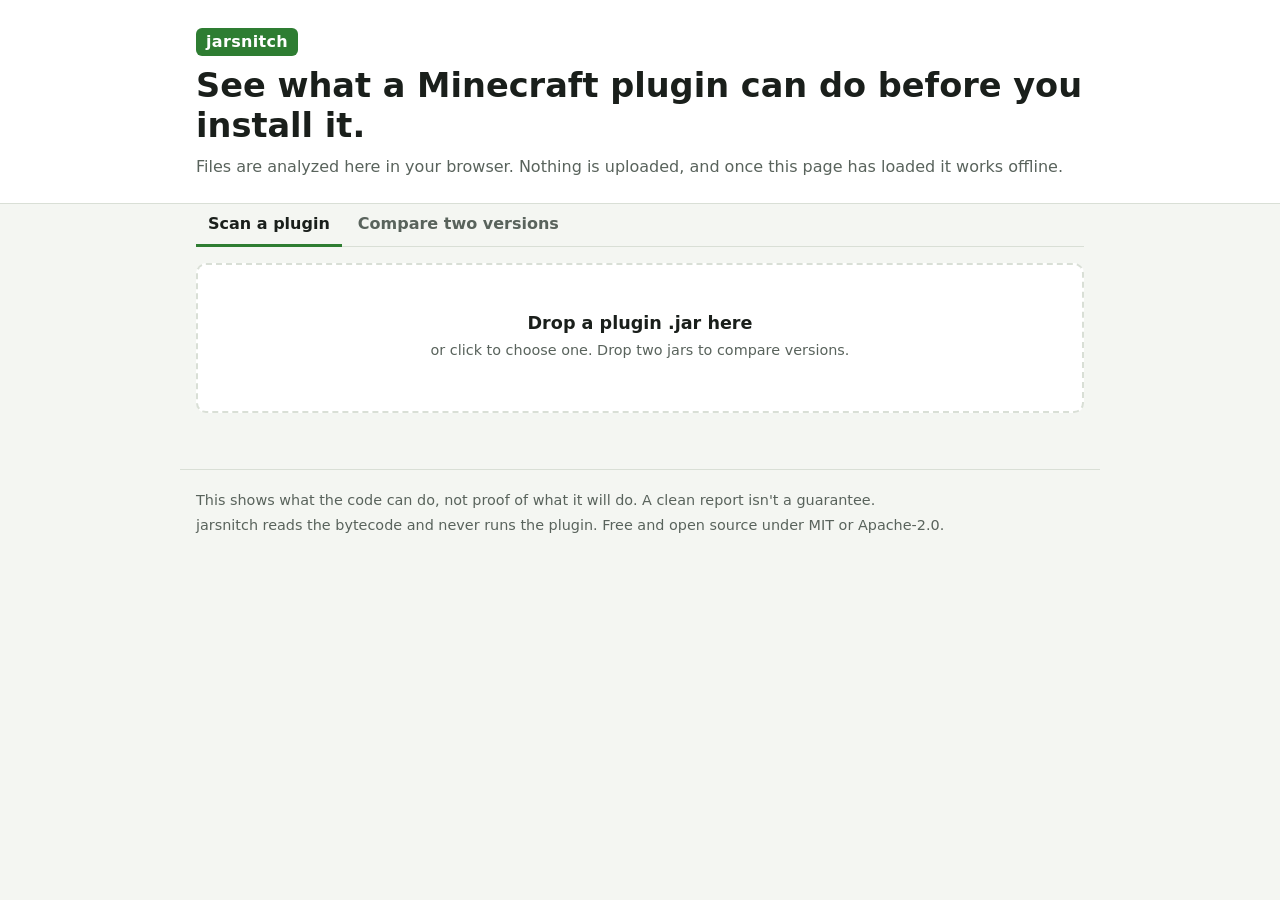
==== web/index.html @ 88d98d6c "Milestone 3: wasm build and web page crates/wasm exports scan and diff over its memory as plain func" ====
<!doctype html>
<html lang="en">
<head>
  <meta charset="utf-8">
  <meta name="viewport" content="width=device-width, initial-scale=1">
  <meta http-equiv="Content-Security-Policy" content="default-src 'none'; script-src 'self' 'wasm-unsafe-eval'; worker-src 'self'; connect-src 'self'; style-src 'self'; img-src 'self' data: blob:; base-uri 'none'; form-action 'none'">
  <meta name="referrer" content="no-referrer">
  <meta name="color-scheme" content="light dark">
  <title>jarsnitch: see what a Minecraft plugin can do</title>
  <meta name="description" content="Check a Minecraft server plugin before you install it, or see what an update adds. Runs in your browser; nothing is uploaded.">
  <link rel="icon" href="data:image/svg+xml,%3Csvg xmlns='http://www.w3.org/2000/svg' viewBox='0 0 16 16'%3E%3Crect width='16' height='16' rx='3' fill='%232e7d32'/%3E%3Cpath d='M4 4h3v3H4zM9 4h3v3H9zM6 8h4v4H9v-2H7v2H6z' fill='%23fff'/%3E%3C/svg%3E">
  <link rel="stylesheet" href="style.css">
  <script type="module" src="app.js"></script>
</head>
<body>
  <header class="top">
    <div class="wrap">
      <p class="brand">jarsnitch</p>
      <h1>See what a Minecraft plugin can do before you install it.</h1>
      <p class="privacy">Files are analyzed here in your browser. Nothing is uploaded, and once this page has loaded it works offline.</p>
    </div>
  </header>

  <main class="wrap">
    <div class="tabs" role="tablist" aria-label="Mode">
      <button type="button" role="tab" id="tab-scan" aria-selected="true" aria-controls="panel-scan">Scan a plugin</button>
      <button type="button" role="tab" id="tab-compare" aria-selected="false" aria-controls="panel-compare" tabindex="-1">Compare two versions</button>
    </div>

    <section id="panel-scan" class="panel" role="tabpanel" aria-labelledby="tab-scan">
      <label class="drop" data-slot="scan">
        <input type="file" accept=".jar,.zip,application/java-archive,application/zip">
        <span class="drop-title">Drop a plugin .jar here</span>
        <span class="drop-hint">or click to choose one. Drop two jars to compare versions.</span>
        <span class="drop-file"></span>
      </label>
    </section>

    <section id="panel-compare" class="panel" role="tabpanel" aria-labelledby="tab-compare" hidden>
      <p class="panel-intro">See what an update adds before you install it.</p>
      <div class="pair">
        <label class="drop" data-slot="old">
          <input type="file" accept=".jar,.zip,application/java-archive,application/zip">
          <span class="drop-title">Old version</span>
          <span class="drop-hint">Drop or choose the .jar you have now</span>
          <span class="drop-file"></span>
        </label>
        <label class="drop" data-slot="new">
          <input type="file" accept=".jar,.zip,application/java-archive,application/zip">
          <span class="drop-title">New version</span>
          <span class="drop-hint">Drop or choose the update</span>
          <span class="drop-file"></span>
        </label>
      </div>
      <button type="button" id="swap" class="button">Swap old and new</button>
    </section>

    <p id="status" class="status" role="status" aria-live="polite"></p>
    <div id="results"></div>
  </main>

  <footer class="wrap foot">
    <p>This shows what the code can do, not proof of what it will do. A clean report isn't a guarantee.</p>
    <p>jarsnitch reads the bytecode and never runs the plugin. Free and open source under MIT or Apache-2.0.</p>
  </footer>
</body>
</html>
---- web/style.css ----
:root {
  --bg: #f4f6f2;
  --surface: #ffffff;
  --sunk: #eef1ec;
  --text: #1a1f1b;
  --muted: #59635c;
  --border: #d9dfd6;
  --accent: #2e7d32;
  --accent-text: #ffffff;
  --focus: #1565c0;
  --high-bg: #fde7e5;
  --high-fg: #a1221a;
  --high-line: #e0655b;
  --notable-bg: #fff2d1;
  --notable-fg: #7c5000;
  --notable-line: #d99a1e;
  --info-bg: #e7eef7;
  --info-fg: #2f5079;
  --info-line: #7d9cc4;
  --mono: ui-monospace, "Cascadia Code", "SF Mono", Consolas, "Liberation Mono", monospace;
  --radius: 10px;
}

@media (prefers-color-scheme: dark) {
  :root {
    --bg: #111412;
    --surface: #1a1e1b;
    --sunk: #151916;
    --text: #e6ebe6;
    --muted: #9aa69e;
    --border: #2d342f;
    --accent: #5fb865;
    --accent-text: #0d130e;
    --focus: #7fb3ff;
    --high-bg: #3a1714;
    --high-fg: #ffaaa2;
    --high-line: #e0655b;
    --notable-bg: #33270c;
    --notable-fg: #f2c66b;
    --notable-line: #c99224;
    --info-bg: #172334;
    --info-fg: #a9c6ec;
    --info-line: #5b7dab;
  }
}

* { box-sizing: border-box; }

body {
  margin: 0;
  background: var(--bg);
  color: var(--text);
  font: 16px/1.5 system-ui, -apple-system, "Segoe UI", Roboto, sans-serif;
}

.wrap { max-width: 920px; margin: 0 auto; padding: 0 16px; }

code, .mono { font-family: var(--mono); font-size: 0.875em; overflow-wrap: anywhere; }

:focus-visible { outline: 3px solid var(--focus); outline-offset: 2px; }

/* Header */

.top { background: var(--surface); border-bottom: 1px solid var(--border); padding: 28px 0 24px; }
.brand {
  display: inline-block;
  margin: 0 0 10px;
  padding: 2px 10px;
  border-radius: 6px;
  background: var(--accent);
  color: var(--accent-text);
  font-weight: 800;
  letter-spacing: 0.02em;
}
.top h1 { margin: 0 0 8px; font-size: clamp(1.5rem, 4vw, 2.1rem); line-height: 1.2; }
.privacy { margin: 0; color: var(--muted); }

/* Tabs and drop zones */

main { padding-top: 24px; padding-bottom: 32px; }

.tabs { display: flex; gap: 4px; border-bottom: 1px solid var(--border); margin-bottom: 16px; }
.tabs button {
  font: inherit;
  font-weight: 600;
  color: var(--muted);
  background: none;
  border: 0;
  border-bottom: 3px solid transparent;
  padding: 8px 12px;
  margin-bottom: -1px;
  cursor: pointer;
}
.tabs button[aria-selected="true"] { color: var(--text); border-bottom-color: var(--accent); }

.panel-intro { margin: 0 0 12px; color: var(--muted); }
.pair { display: grid; grid-template-columns: 1fr 1fr; gap: 12px; margin-bottom: 12px; }

.drop {
  position: relative;
  display: flex;
  flex-direction: column;
  align-items: center;
  justify-content: center;
  gap: 4px;
  min-height: 150px;
  padding: 20px;
  text-align: center;
  background: var(--surface);
  border: 2px dashed var(--border);
  border-radius: var(--radius);
  cursor: pointer;
}
.drop:hover, body.dragging .drop { border-color: var(--accent); }
.drop:focus-within { outline: 3px solid var(--focus); outline-offset: 2px; }
.drop input { position: absolute; width: 1px; height: 1px; opacity: 0; }
.drop-title { font-weight: 700; font-size: 1.1rem; }
.drop-hint { color: var(--muted); font-size: 0.9rem; }
.drop-file { font-family: var(--mono); font-size: 0.85rem; overflow-wrap: anywhere; }
.drop-file:not(:empty) { margin-top: 6px; padding: 2px 8px; border-radius: 6px; background: var(--sunk); }

.button {
  font: inherit;
  font-size: 0.9rem;
  font-weight: 600;
  color: var(--text);
  background: var(--surface);
  border: 1px solid var(--border);
  border-radius: 8px;
  padding: 6px 12px;
  cursor: pointer;
}
.button:hover { border-color: var(--accent); }

.status { min-height: 1.5em; margin: 16px 0; color: var(--muted); }
.status.error { color: var(--high-fg); font-weight: 600; }

/* Report */

.report { display: flex; flex-direction: column; gap: 16px; }
.report-head {
  background: var(--surface);
  border: 1px solid var(--border);
  border-radius: var(--radius);
  padding: 16px;
}
.report-head h2 { margin: 0; font-size: 1.35rem; overflow-wrap: anywhere; }
.report-head h2:focus { outline: none; }
.meta { margin: 4px 0 12px; color: var(--muted); font-size: 0.9rem; overflow-wrap: anywhere; }
.head-row { display: flex; flex-wrap: wrap; align-items: center; justify-content: space-between; gap: 12px; }
.counts { display: flex; flex-wrap: wrap; gap: 6px; margin: 0; padding: 0; list-style: none; }

.sev {
  display: inline-block;
  min-width: 4.8em;
  padding: 1px 8px;
  border-radius: 999px;
  font-size: 0.75rem;
  font-weight: 800;
  letter-spacing: 0.04em;
  text-align: center;
  text-transform: uppercase;
  white-space: nowrap;
}
.sev-high .sev, .sev.sev-high { background: var(--high-bg); color: var(--high-fg); }
.sev-notable .sev, .sev.sev-notable { background: var(--notable-bg); color: var(--notable-fg); }
.sev-info .sev, .sev.sev-info { background: var(--info-bg); color: var(--info-fg); }
.counts .sev { min-width: 0; font-size: 0.8rem; padding: 2px 10px; }

.banner { margin: 0; padding: 10px 14px; border-radius: var(--radius); border: 1px solid; }
.banner.warn { background: var(--notable-bg); color: var(--notable-fg); border-color: var(--notable-line); }
.banner.error { background: var(--high-bg); color: var(--high-fg); border-color: var(--high-line); }

.section h3 { margin: 8px 0 8px; font-size: 1.05rem; }
.section > p { margin: 0; }
.list { display: flex; flex-direction: column; gap: 10px; }

.finding {
  background: var(--surface);
  border: 1px solid var(--border);
  border-left: 5px solid var(--info-line);
  border-radius: var(--radius);
  padding: 12px 14px;
}
.finding.sev-high { border-left-color: var(--high-line); }
.finding.sev-notable { border-left-color: var(--notable-line); }
.finding-head { display: flex; flex-wrap: wrap; align-items: baseline; gap: 6px 10px; }
.finding h4 { margin: 0; font-size: 1rem; flex: 1 1 18em; overflow-wrap: anywhere; }
.finding h4 code { font-weight: 600; }
.rule { color: var(--muted); font-size: 0.8rem; }
.finding p { margin: 6px 0 0; overflow-wrap: anywhere; }
.legit { color: var(--muted); font-size: 0.92rem; }
.where { margin-top: 8px; font-size: 0.9rem; overflow-wrap: anywhere; }
.where summary { cursor: pointer; }
.where ul { margin: 6px 0 0; padding-left: 18px; }
.where li { margin: 2px 0; overflow-wrap: anywhere; }
.values { margin: 8px 0 0; padding-left: 18px; font-size: 0.9rem; }
.values li { margin: 2px 0; overflow-wrap: anywhere; }
.detail { color: var(--muted); }
.detail::before { content: " · "; }

.row {
  display: flex;
  flex-wrap: wrap;
  align-items: baseline;
  gap: 4px 10px;
  padding: 8px 12px;
  background: var(--surface);
  border: 1px solid var(--border);
  border-radius: 8px;
  overflow-wrap: anywhere;
}
.row .text { flex: 1 1 16em; }

.fold {
  background: var(--surface);
  border: 1px solid var(--border);
  border-radius: var(--radius);
  padding: 10px 14px;
}
.fold > summary { cursor: pointer; font-weight: 700; }
.fold[open] > summary { margin-bottom: 10px; }
.fold .list { margin-top: 4px; }

.facts { display: grid; grid-template-columns: max-content 1fr; gap: 4px 16px; margin: 0; font-size: 0.92rem; }
.facts dt { color: var(--muted); }
.facts dd { margin: 0; overflow-wrap: anywhere; }
.facts + h4, .fold h4 { margin: 14px 0 6px; font-size: 0.95rem; }
.plain { margin: 0; padding-left: 18px; font-size: 0.92rem; }

.chips { display: flex; flex-wrap: wrap; gap: 6px; margin: 0; padding: 0; list-style: none; }
.chips li { padding: 1px 8px; border-radius: 6px; background: var(--sunk); border: 1px solid var(--border); }

.muted { color: var(--muted); }

/* Footer */

.foot { padding-top: 16px; padding-bottom: 40px; color: var(--muted); font-size: 0.9rem; border-top: 1px solid var(--border); }
.foot p { margin: 4px 0; }

@media (max-width: 600px) {
  .pair { grid-template-columns: 1fr; }
  .drop { min-height: 120px; }
  .facts { grid-template-columns: 1fr; gap: 0; }
  .facts dd { margin-bottom: 6px; }
}
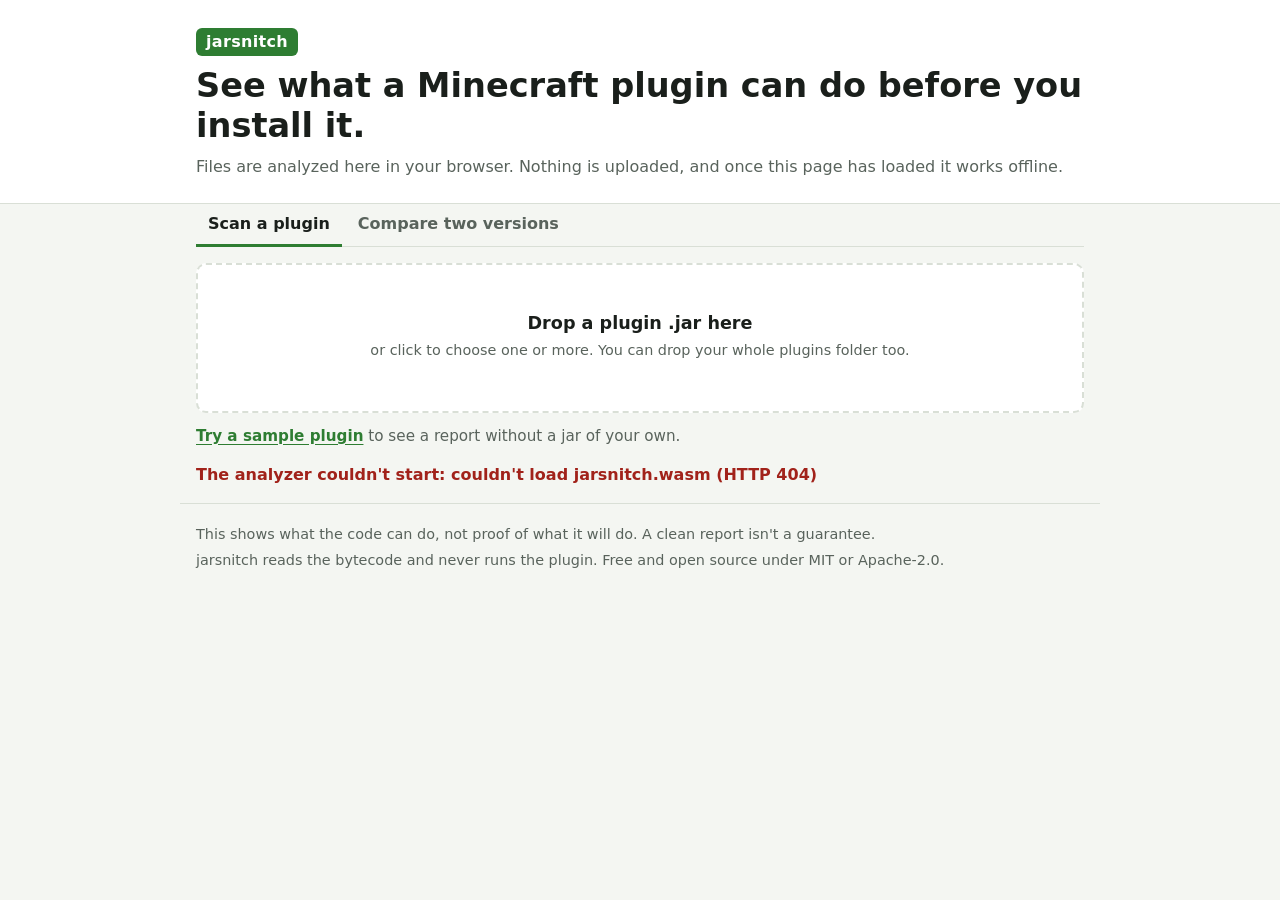
==== commit 58335588: "Scan several jars or a plugins folder on the site, add samples The Scan drop zone takes several jars" ====
--- a/web/index.html
+++ b/web/index.html
@@ -29,11 +29,12 @@
 
     <section id="panel-scan" class="panel" role="tabpanel" aria-labelledby="tab-scan">
       <label class="drop" data-slot="scan">
-        <input type="file" accept=".jar,.zip,application/java-archive,application/zip">
+        <input type="file" multiple accept=".jar,.zip,application/java-archive,application/zip">
         <span class="drop-title">Drop a plugin .jar here</span>
-        <span class="drop-hint">or click to choose one. Drop two jars to compare versions.</span>
+        <span class="drop-hint">or click to choose one or more. You can drop your whole plugins folder too.</span>
         <span class="drop-file"></span>
       </label>
+      <p class="sample"><button type="button" class="link" data-sample="scan">Try a sample plugin</button> to see a report without a jar of your own.</p>
     </section>
 
     <section id="panel-compare" class="panel" role="tabpanel" aria-labelledby="tab-compare" hidden>
@@ -53,6 +54,7 @@
         </label>
       </div>
       <button type="button" id="swap" class="button">Swap old and new</button>
+      <p class="sample"><button type="button" class="link" data-sample="compare">Try a sample update</button> to see what a comparison shows.</p>
     </section>
 
     <p id="status" class="status" role="status" aria-live="polite"></p>
--- a/web/style.css
+++ b/web/style.css
@@ -132,6 +132,20 @@
 }
 .button:hover { border-color: var(--accent); }
 
+.sample { margin: 12px 0 0; color: var(--muted); font-size: 0.95rem; }
+.link {
+  font: inherit;
+  font-weight: 600;
+  color: var(--accent);
+  background: none;
+  border: 0;
+  padding: 0;
+  text-decoration: underline;
+  text-underline-offset: 3px;
+  cursor: pointer;
+}
+.link:hover { text-decoration-thickness: 2px; }
+
 .status { min-height: 1.5em; margin: 16px 0; color: var(--muted); }
 .status.error { color: var(--high-fg); font-weight: 600; }
 
@@ -145,7 +159,8 @@
   padding: 16px;
 }
 .report-head h2 { margin: 0; font-size: 1.35rem; overflow-wrap: anywhere; }
-.report-head h2:focus { outline: none; }
+.report-head h2:focus, .report-head h3:focus { outline: none; }
+.report-head h3 { margin: 0; font-size: 1.15rem; overflow-wrap: anywhere; }
 .meta { margin: 4px 0 12px; color: var(--muted); font-size: 0.9rem; overflow-wrap: anywhere; }
 .head-row { display: flex; flex-wrap: wrap; align-items: center; justify-content: space-between; gap: 12px; }
 .counts { display: flex; flex-wrap: wrap; gap: 6px; margin: 0; padding: 0; list-style: none; }
@@ -170,6 +185,7 @@
 .banner { margin: 0; padding: 10px 14px; border-radius: var(--radius); border: 1px solid; }
 .banner.warn { background: var(--notable-bg); color: var(--notable-fg); border-color: var(--notable-line); }
 .banner.error { background: var(--high-bg); color: var(--high-fg); border-color: var(--high-line); }
+.banner.note { background: var(--info-bg); color: var(--info-fg); border-color: var(--info-line); }
 
 .section h3 { margin: 8px 0 8px; font-size: 1.05rem; }
 .section > p { margin: 0; }
@@ -190,6 +206,7 @@
 .rule { color: var(--muted); font-size: 0.8rem; }
 .finding p { margin: 6px 0 0; overflow-wrap: anywhere; }
 .legit { color: var(--muted); font-size: 0.92rem; }
+.unreached { color: var(--muted); font-size: 0.9rem; }
 .where { margin-top: 8px; font-size: 0.9rem; overflow-wrap: anywhere; }
 .where summary { cursor: pointer; }
 .where ul { margin: 6px 0 0; padding-left: 18px; }
@@ -222,6 +239,12 @@
 .fold[open] > summary { margin-bottom: 10px; }
 .fold .list { margin-top: 4px; }
 
+.fold.jar > summary { font-weight: 400; }
+.fold.jar[open] > summary { margin-bottom: 14px; }
+.jar-sum { display: inline-flex; flex-wrap: wrap; align-items: center; gap: 4px 12px; width: calc(100% - 1.25em); }
+.jar-name { flex: 1 1 16em; font-weight: 700; overflow-wrap: anywhere; }
+.jar-name .detail { font-weight: 400; font-size: 0.9rem; }
+
 .facts { display: grid; grid-template-columns: max-content 1fr; gap: 4px 16px; margin: 0; font-size: 0.92rem; }
 .facts dt { color: var(--muted); }
 .facts dd { margin: 0; overflow-wrap: anywhere; }
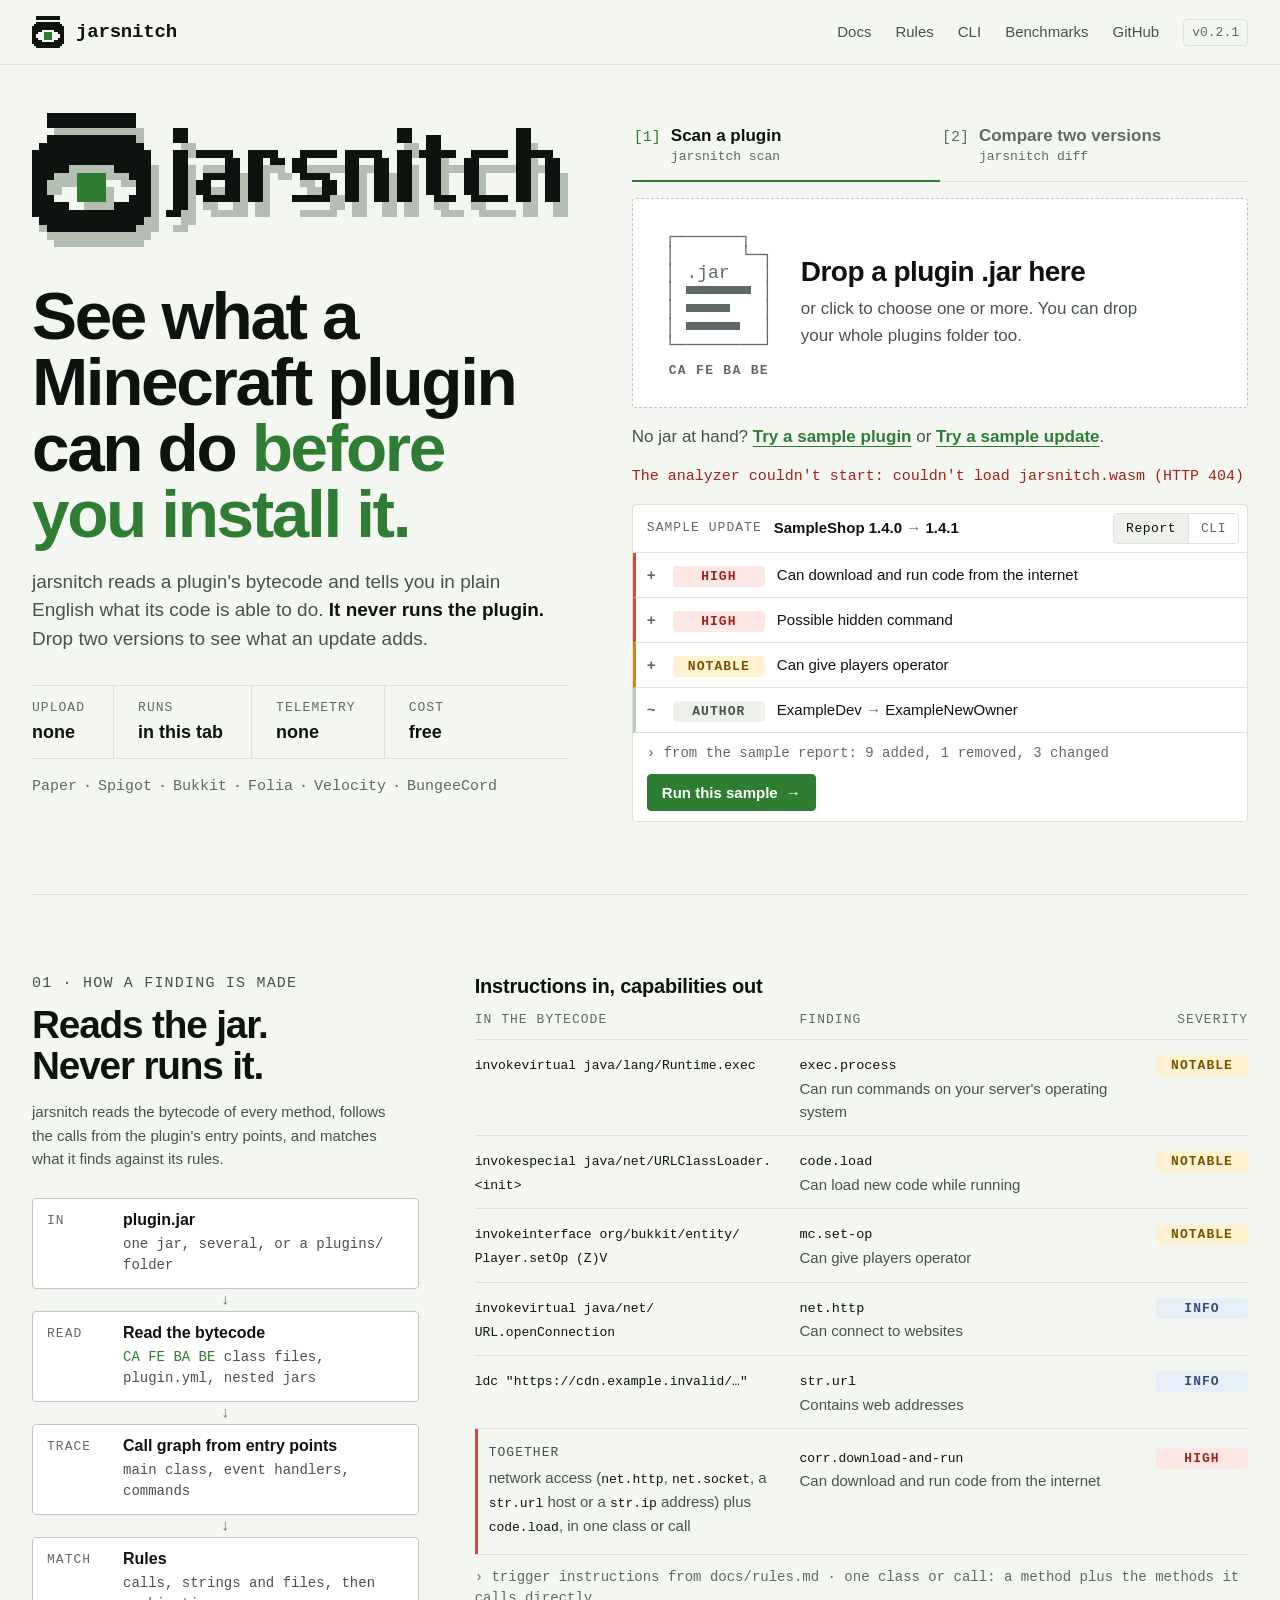
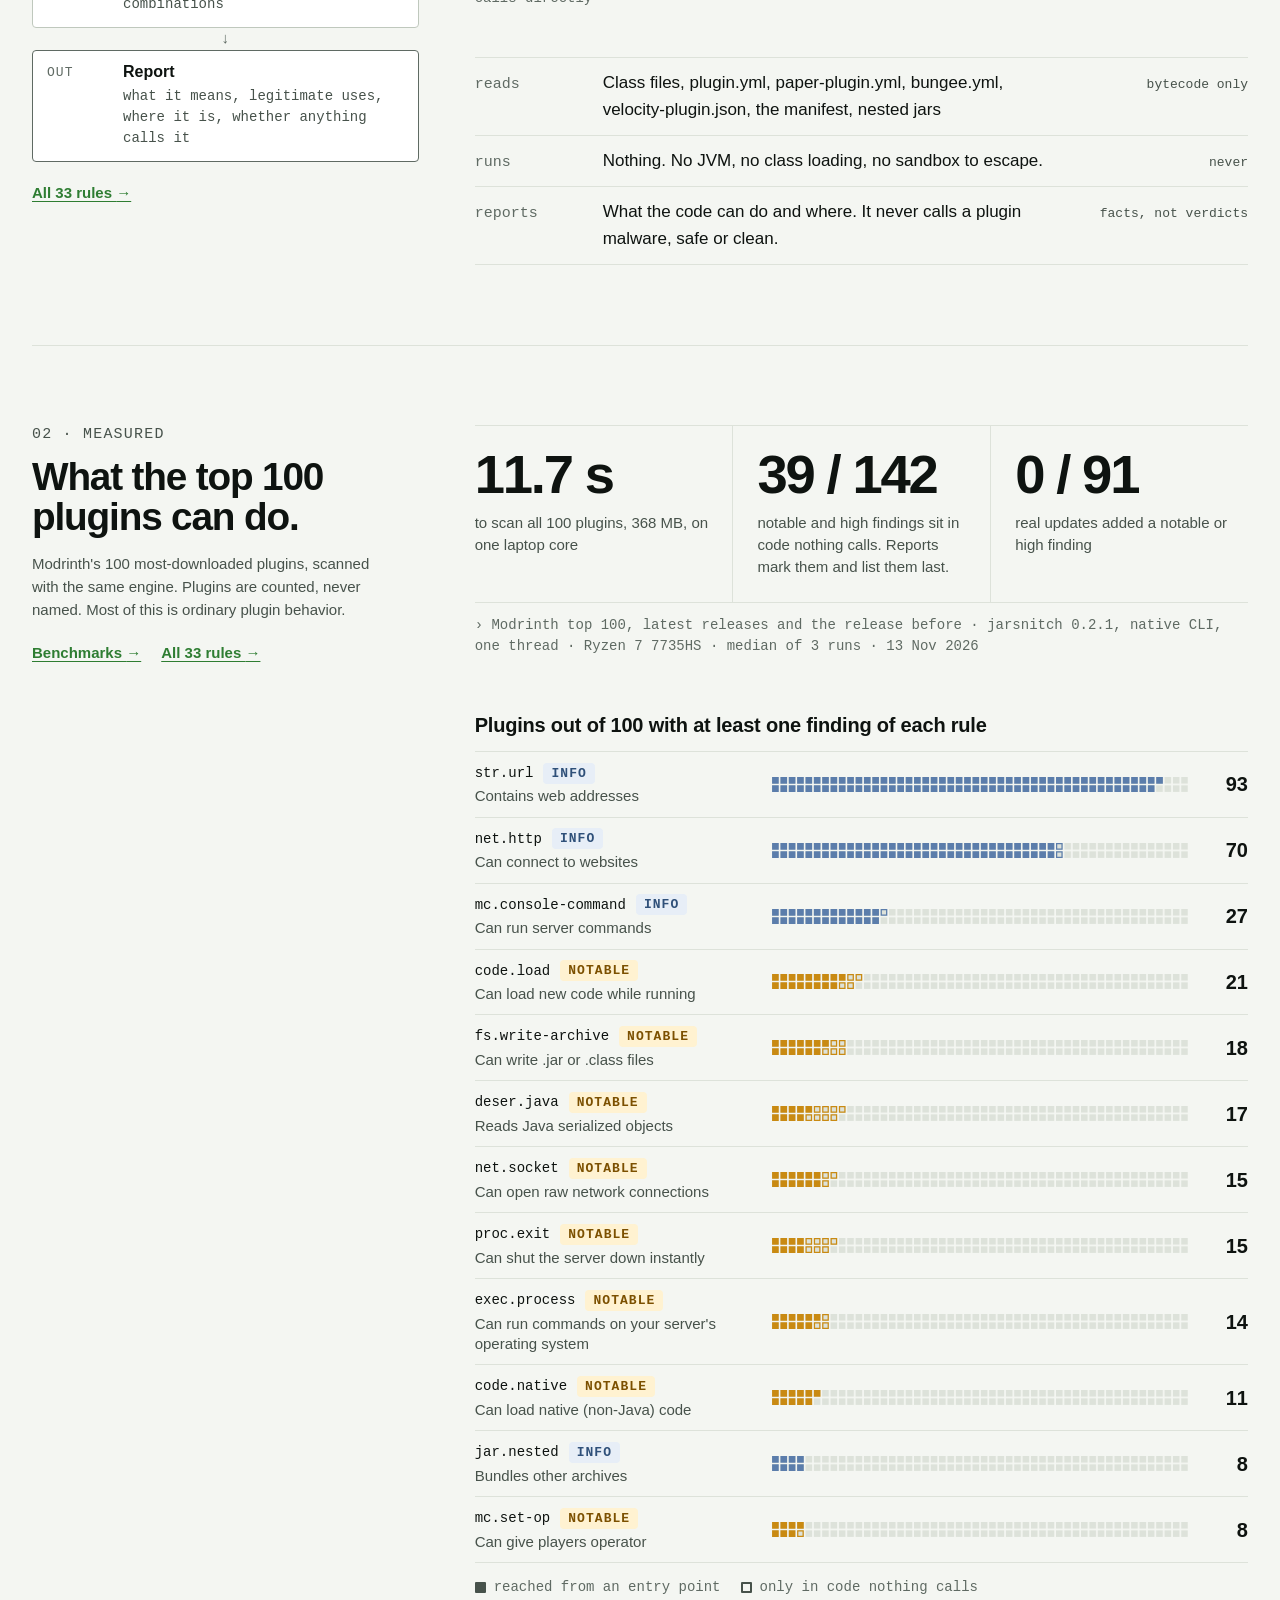
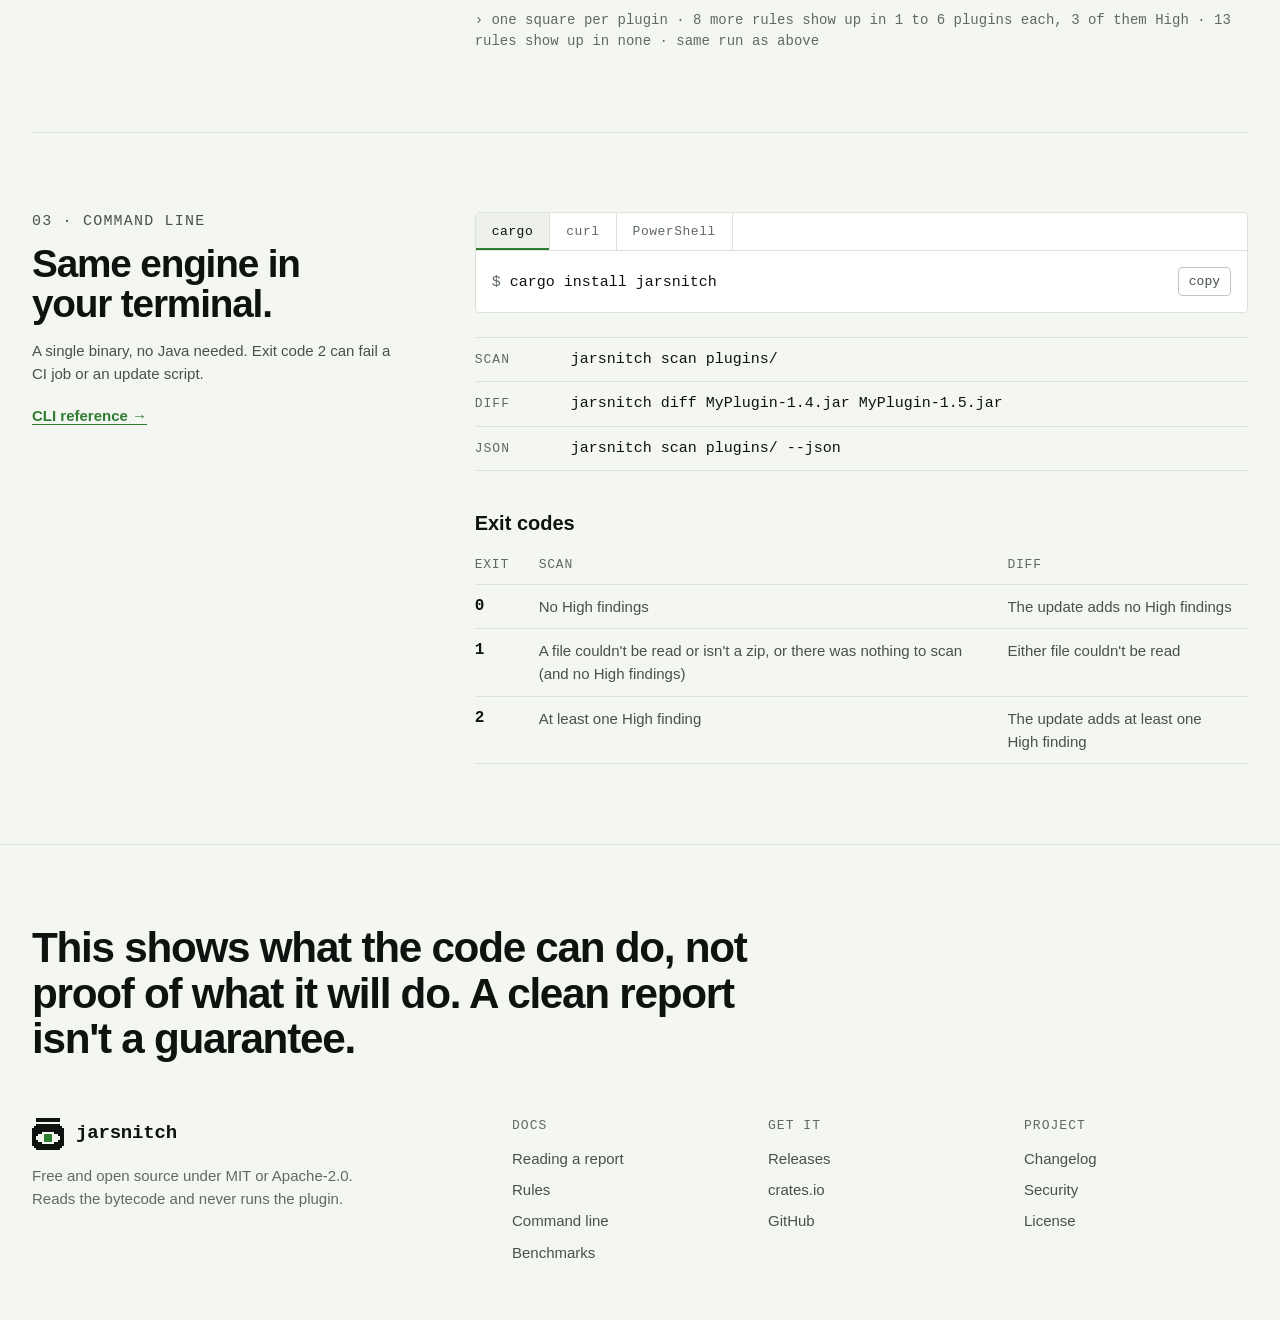
==== commit 1434fd89: "Redesign the site and add docs pages, GIFs and a logo The site gets the Ledger design: an ASCII-pixe" ====
--- a/web/index.html
+++ b/web/index.html
@@ -5,65 +5,307 @@
   <meta name="viewport" content="width=device-width, initial-scale=1">
   <meta http-equiv="Content-Security-Policy" content="default-src 'none'; script-src 'self' 'wasm-unsafe-eval'; worker-src 'self'; connect-src 'self'; style-src 'self'; img-src 'self' data: blob:; base-uri 'none'; form-action 'none'">
   <meta name="referrer" content="no-referrer">
-  <meta name="color-scheme" content="light dark">
+  <meta name="color-scheme" content="dark light">
   <title>jarsnitch: see what a Minecraft plugin can do</title>
   <meta name="description" content="Check a Minecraft server plugin before you install it, or see what an update adds. Runs in your browser; nothing is uploaded.">
-  <link rel="icon" href="data:image/svg+xml,%3Csvg xmlns='http://www.w3.org/2000/svg' viewBox='0 0 16 16'%3E%3Crect width='16' height='16' rx='3' fill='%232e7d32'/%3E%3Cpath d='M4 4h3v3H4zM9 4h3v3H9zM6 8h4v4H9v-2H7v2H6z' fill='%23fff'/%3E%3C/svg%3E">
+  <meta property="og:type" content="website">
+  <meta property="og:site_name" content="jarsnitch">
+  <meta property="og:title" content="jarsnitch: see what a Minecraft plugin can do">
+  <meta property="og:description" content="Check a Minecraft server plugin before you install it, or see what an update adds. Reads the bytecode in your browser and never runs the plugin.">
+  <meta property="og:image" content="https://jarsnitch.mbaconz.workers.dev/og.png">
+  <meta property="og:image:width" content="1200">
+  <meta property="og:image:height" content="630">
+  <meta property="og:image:alt" content="jarsnitch: see what a Minecraft plugin can do before you install it">
+  <meta name="twitter:card" content="summary_large_image">
+  <meta name="twitter:title" content="jarsnitch: see what a Minecraft plugin can do">
+  <meta name="twitter:description" content="Check a Minecraft server plugin before you install it, or see what an update adds. Reads the bytecode in your browser and never runs the plugin.">
+  <meta name="twitter:image" content="https://jarsnitch.mbaconz.workers.dev/og.png">
+  <link rel="icon" href="favicon.svg" type="image/svg+xml">
   <link rel="stylesheet" href="style.css">
+  <script type="module" src="site.js"></script>
   <script type="module" src="app.js"></script>
 </head>
 <body>
-  <header class="top">
+  <a class="skip" href="#tool">Skip to the scanner</a>
+  <header class="bar">
     <div class="wrap">
-      <p class="brand">jarsnitch</p>
-      <h1>See what a Minecraft plugin can do before you install it.</h1>
-      <p class="privacy">Files are analyzed here in your browser. Nothing is uploaded, and once this page has loaded it works offline.</p>
+      <a class="brand" href="./"><!--logo:mark--><svg class="logo logo-mark" viewBox="0 0 16 16" shape-rendering="crispEdges" aria-hidden="true" focusable="false"><g class="i"><rect x="2" y="0" width="12" height="1"/><rect x="2" y="1" width="12" height="1"/><rect x="2" y="3" width="12" height="1"/><rect x="1" y="4" width="14" height="1"/><rect x="0" y="5" width="16" height="1"/><rect x="0" y="6" width="16" height="1"/><rect x="0" y="7" width="5" height="1"/><rect x="11" y="7" width="5" height="1"/><rect x="0" y="8" width="3" height="1"/><rect x="13" y="8" width="3" height="1"/><rect x="0" y="9" width="2" height="1"/><rect x="14" y="9" width="2" height="1"/><rect x="0" y="10" width="2" height="1"/><rect x="14" y="10" width="2" height="1"/><rect x="0" y="11" width="3" height="1"/><rect x="13" y="11" width="3" height="1"/><rect x="0" y="12" width="5" height="1"/><rect x="11" y="12" width="5" height="1"/><rect x="0" y="13" width="16" height="1"/><rect x="1" y="14" width="14" height="1"/><rect x="2" y="15" width="12" height="1"/></g><g class="p"><rect x="6" y="8" width="4" height="1"/><rect x="6" y="9" width="4" height="1"/><rect x="6" y="10" width="4" height="1"/><rect x="6" y="11" width="4" height="1"/></g></svg><!--/logo:mark--><span class="brand-name">jarsnitch</span></a>
+      <nav class="nav" aria-label="Site">
+        <a href="docs/">Docs</a>
+        <a href="docs/rules/">Rules</a>
+        <a href="docs/cli/">CLI</a>
+        <a href="docs/benchmarks/">Benchmarks</a>
+        <a href="https://github.com/mattbaconz/jarsnitch">GitHub</a>
+      </nav>
+      <span class="ver" title="jarsnitch version">v0.2.1</span>
     </div>
   </header>
 
-  <main class="wrap">
-    <div class="tabs" role="tablist" aria-label="Mode">
-      <button type="button" role="tab" id="tab-scan" aria-selected="true" aria-controls="panel-scan">Scan a plugin</button>
-      <button type="button" role="tab" id="tab-compare" aria-selected="false" aria-controls="panel-compare" tabindex="-1">Compare two versions</button>
+  <main>
+    <section class="hero wrap" aria-labelledby="hero-title">
+      <div class="hero-copy">
+        <div class="lockup-box"><!--logo:lockup--><svg class="logo logo-lockup" viewBox="0 0 72 18" shape-rendering="crispEdges" aria-hidden="true" focusable="false"><g class="e"><rect x="3" y="2" width="12" height="1"/><rect x="14" y="3" width="1" height="1"/><rect x="20" y="4" width="2" height="1"/><rect x="50" y="4" width="2" height="1"/><rect x="67" y="4" width="1" height="1"/><rect x="21" y="5" width="1" height="1"/><rect x="51" y="5" width="1" height="1"/><rect x="55" y="6" width="1" height="1"/><rect x="67" y="6" width="1" height="1"/><rect x="5" y="7" width="6" height="1"/><rect x="16" y="7" width="1" height="1"/><rect x="21" y="7" width="1" height="1"/><rect x="23" y="7" width="3" height="1"/><rect x="31" y="7" width="3" height="1"/><rect x="37" y="7" width="5" height="1"/><rect x="44" y="7" width="2" height="1"/><rect x="51" y="7" width="1" height="1"/><rect x="55" y="7" width="3" height="1"/><rect x="60" y="7" width="5" height="1"/><rect x="67" y="7" width="2" height="1"/><rect x="3" y="8" width="3" height="1"/><rect x="10" y="8" width="3" height="1"/><rect x="16" y="8" width="1" height="1"/><rect x="21" y="8" width="1" height="1"/><rect x="28" y="8" width="1" height="1"/><rect x="31" y="8" width="1" height="1"/><rect x="33" y="8" width="2" height="1"/><rect x="44" y="8" width="1" height="1"/><rect x="48" y="8" width="1" height="1"/><rect x="51" y="8" width="1" height="1"/><rect x="55" y="8" width="1" height="1"/><rect x="60" y="8" width="1" height="1"/><rect x="67" y="8" width="1" height="1"/><rect x="71" y="8" width="1" height="1"/><rect x="2" y="9" width="4" height="1"/><rect x="12" y="9" width="2" height="1"/><rect x="16" y="9" width="1" height="1"/><rect x="21" y="9" width="1" height="1"/><rect x="28" y="9" width="1" height="1"/><rect x="31" y="9" width="1" height="1"/><rect x="36" y="9" width="2" height="1"/><rect x="44" y="9" width="1" height="1"/><rect x="48" y="9" width="1" height="1"/><rect x="51" y="9" width="1" height="1"/><rect x="55" y="9" width="1" height="1"/><rect x="60" y="9" width="1" height="1"/><rect x="67" y="9" width="1" height="1"/><rect x="71" y="9" width="1" height="1"/><rect x="2" y="10" width="2" height="1"/><rect x="10" y="10" width="1" height="1"/><rect x="16" y="10" width="1" height="1"/><rect x="21" y="10" width="1" height="1"/><rect x="24" y="10" width="2" height="1"/><rect x="28" y="10" width="1" height="1"/><rect x="31" y="10" width="1" height="1"/><rect x="37" y="10" width="2" height="1"/><rect x="44" y="10" width="1" height="1"/><rect x="48" y="10" width="1" height="1"/><rect x="51" y="10" width="1" height="1"/><rect x="55" y="10" width="1" height="1"/><rect x="60" y="10" width="1" height="1"/><rect x="67" y="10" width="1" height="1"/><rect x="71" y="10" width="1" height="1"/><rect x="10" y="11" width="1" height="1"/><rect x="16" y="11" width="1" height="1"/><rect x="21" y="11" width="1" height="1"/><rect x="28" y="11" width="1" height="1"/><rect x="31" y="11" width="1" height="1"/><rect x="40" y="11" width="2" height="1"/><rect x="44" y="11" width="1" height="1"/><rect x="48" y="11" width="1" height="1"/><rect x="51" y="11" width="1" height="1"/><rect x="67" y="11" width="1" height="1"/><rect x="71" y="11" width="1" height="1"/><rect x="7" y="12" width="4" height="1"/><rect x="16" y="12" width="1" height="1"/><rect x="21" y="12" width="1" height="1"/><rect x="23" y="12" width="2" height="1"/><rect x="27" y="12" width="2" height="1"/><rect x="30" y="12" width="2" height="1"/><rect x="40" y="12" width="2" height="1"/><rect x="43" y="12" width="2" height="1"/><rect x="47" y="12" width="2" height="1"/><rect x="50" y="12" width="2" height="1"/><rect x="54" y="12" width="2" height="1"/><rect x="59" y="12" width="2" height="1"/><rect x="66" y="12" width="2" height="1"/><rect x="70" y="12" width="2" height="1"/><rect x="16" y="13" width="1" height="1"/><rect x="20" y="13" width="2" height="1"/><rect x="24" y="13" width="5" height="1"/><rect x="30" y="13" width="2" height="1"/><rect x="36" y="13" width="5" height="1"/><rect x="43" y="13" width="2" height="1"/><rect x="47" y="13" width="2" height="1"/><rect x="50" y="13" width="2" height="1"/><rect x="55" y="13" width="3" height="1"/><rect x="60" y="13" width="5" height="1"/><rect x="66" y="13" width="2" height="1"/><rect x="70" y="13" width="2" height="1"/><rect x="15" y="14" width="2" height="1"/><rect x="20" y="14" width="2" height="1"/><rect x="1" y="15" width="1" height="1"/><rect x="14" y="15" width="3" height="1"/><rect x="19" y="15" width="2" height="1"/><rect x="2" y="16" width="14" height="1"/><rect x="3" y="17" width="12" height="1"/></g><g class="i"><rect x="2" y="0" width="12" height="1"/><rect x="2" y="1" width="12" height="1"/><rect x="19" y="2" width="2" height="1"/><rect x="49" y="2" width="2" height="1"/><rect x="65" y="2" width="2" height="1"/><rect x="2" y="3" width="12" height="1"/><rect x="19" y="3" width="2" height="1"/><rect x="49" y="3" width="2" height="1"/><rect x="53" y="3" width="2" height="1"/><rect x="65" y="3" width="2" height="1"/><rect x="1" y="4" width="14" height="1"/><rect x="53" y="4" width="2" height="1"/><rect x="65" y="4" width="2" height="1"/><rect x="0" y="5" width="16" height="1"/><rect x="19" y="5" width="2" height="1"/><rect x="22" y="5" width="5" height="1"/><rect x="29" y="5" width="4" height="1"/><rect x="36" y="5" width="5" height="1"/><rect x="42" y="5" width="5" height="1"/><rect x="49" y="5" width="2" height="1"/><rect x="52" y="5" width="5" height="1"/><rect x="59" y="5" width="5" height="1"/><rect x="65" y="5" width="5" height="1"/><rect x="0" y="6" width="16" height="1"/><rect x="19" y="6" width="2" height="1"/><rect x="26" y="6" width="2" height="1"/><rect x="29" y="6" width="2" height="1"/><rect x="32" y="6" width="2" height="1"/><rect x="35" y="6" width="2" height="1"/><rect x="42" y="6" width="2" height="1"/><rect x="46" y="6" width="2" height="1"/><rect x="49" y="6" width="2" height="1"/><rect x="53" y="6" width="2" height="1"/><rect x="58" y="6" width="2" height="1"/><rect x="65" y="6" width="2" height="1"/><rect x="69" y="6" width="2" height="1"/><rect x="0" y="7" width="5" height="1"/><rect x="11" y="7" width="5" height="1"/><rect x="19" y="7" width="2" height="1"/><rect x="26" y="7" width="2" height="1"/><rect x="29" y="7" width="2" height="1"/><rect x="35" y="7" width="2" height="1"/><rect x="42" y="7" width="2" height="1"/><rect x="46" y="7" width="2" height="1"/><rect x="49" y="7" width="2" height="1"/><rect x="53" y="7" width="2" height="1"/><rect x="58" y="7" width="2" height="1"/><rect x="65" y="7" width="2" height="1"/><rect x="69" y="7" width="2" height="1"/><rect x="0" y="8" width="3" height="1"/><rect x="13" y="8" width="3" height="1"/><rect x="19" y="8" width="2" height="1"/><rect x="23" y="8" width="5" height="1"/><rect x="29" y="8" width="2" height="1"/><rect x="36" y="8" width="4" height="1"/><rect x="42" y="8" width="2" height="1"/><rect x="46" y="8" width="2" height="1"/><rect x="49" y="8" width="2" height="1"/><rect x="53" y="8" width="2" height="1"/><rect x="58" y="8" width="2" height="1"/><rect x="65" y="8" width="2" height="1"/><rect x="69" y="8" width="2" height="1"/><rect x="0" y="9" width="2" height="1"/><rect x="14" y="9" width="2" height="1"/><rect x="19" y="9" width="2" height="1"/><rect x="22" y="9" width="2" height="1"/><rect x="26" y="9" width="2" height="1"/><rect x="29" y="9" width="2" height="1"/><rect x="39" y="9" width="2" height="1"/><rect x="42" y="9" width="2" height="1"/><rect x="46" y="9" width="2" height="1"/><rect x="49" y="9" width="2" height="1"/><rect x="53" y="9" width="2" height="1"/><rect x="58" y="9" width="2" height="1"/><rect x="65" y="9" width="2" height="1"/><rect x="69" y="9" width="2" height="1"/><rect x="0" y="10" width="2" height="1"/><rect x="14" y="10" width="2" height="1"/><rect x="19" y="10" width="2" height="1"/><rect x="22" y="10" width="2" height="1"/><rect x="26" y="10" width="2" height="1"/><rect x="29" y="10" width="2" height="1"/><rect x="39" y="10" width="2" height="1"/><rect x="42" y="10" width="2" height="1"/><rect x="46" y="10" width="2" height="1"/><rect x="49" y="10" width="2" height="1"/><rect x="53" y="10" width="2" height="1"/><rect x="58" y="10" width="2" height="1"/><rect x="65" y="10" width="2" height="1"/><rect x="69" y="10" width="2" height="1"/><rect x="0" y="11" width="3" height="1"/><rect x="13" y="11" width="3" height="1"/><rect x="19" y="11" width="2" height="1"/><rect x="23" y="11" width="5" height="1"/><rect x="29" y="11" width="2" height="1"/><rect x="35" y="11" width="5" height="1"/><rect x="42" y="11" width="2" height="1"/><rect x="46" y="11" width="2" height="1"/><rect x="49" y="11" width="2" height="1"/><rect x="54" y="11" width="3" height="1"/><rect x="59" y="11" width="5" height="1"/><rect x="65" y="11" width="2" height="1"/><rect x="69" y="11" width="2" height="1"/><rect x="0" y="12" width="5" height="1"/><rect x="11" y="12" width="5" height="1"/><rect x="19" y="12" width="2" height="1"/><rect x="0" y="13" width="16" height="1"/><rect x="18" y="13" width="2" height="1"/><rect x="1" y="14" width="14" height="1"/><rect x="2" y="15" width="12" height="1"/></g><g class="p"><rect x="6" y="8" width="4" height="1"/><rect x="6" y="9" width="4" height="1"/><rect x="6" y="10" width="4" height="1"/><rect x="6" y="11" width="4" height="1"/></g></svg><!--/logo:lockup--></div>
+        <h1 id="hero-title">See what a Minecraft plugin can do <em>before you install it.</em></h1>
+        <p class="lede">jarsnitch reads a plugin's bytecode and tells you in plain English what its code is able to do. <strong>It never runs the plugin.</strong> Drop two versions to see what an update adds.</p>
+        <dl class="trust">
+          <div><dt>Upload</dt><dd>none</dd></div>
+          <div><dt>Runs</dt><dd>in this tab</dd></div>
+          <div><dt>Telemetry</dt><dd>none</dd></div>
+          <div><dt>Cost</dt><dd>free</dd></div>
+        </dl>
+        <p class="platforms seps"><span><span>Paper</span><span>Spigot</span><span>Bukkit</span><span>Folia</span><span>Velocity</span><span>BungeeCord</span></span></p>
+      </div>
+
+      <div class="tool" id="tool">
+        <div class="tabs" role="tablist" aria-label="Mode">
+          <button type="button" role="tab" id="tab-scan" aria-selected="true" aria-controls="panel-scan" aria-keyshortcuts="1"><span class="tab-k" aria-hidden="true">[1]</span><span class="tab-t">Scan a plugin</span><span class="tab-c">jarsnitch scan</span></button>
+          <button type="button" role="tab" id="tab-compare" aria-selected="false" aria-controls="panel-compare" aria-keyshortcuts="2" tabindex="-1"><span class="tab-k" aria-hidden="true">[2]</span><span class="tab-t">Compare two versions</span><span class="tab-c">jarsnitch diff</span></button>
+        </div>
+
+        <section id="panel-scan" class="panel" role="tabpanel" aria-labelledby="tab-scan">
+          <label class="drop" data-slot="scan">
+            <input type="file" multiple accept=".jar,.zip,application/java-archive,application/zip">
+            <span class="glyph" aria-hidden="true"><span class="glyph-art">┌──────┐
+│      └─┐
+│ .jar   │
+│ <span class="gbar">      </span> │
+│ <span class="gbar">    </span>   │
+│ <span class="gbar">     </span>  │
+└────────┘</span><span class="glyph-bytes">CA FE BA BE</span></span>
+            <span class="drop-text">
+              <span class="drop-title">Drop a plugin .jar here</span>
+              <span class="drop-hint">or click to choose one or more. You can drop your whole plugins folder too.</span>
+              <span class="drop-file"></span>
+            </span>
+          </label>
+        </section>
+
+        <section id="panel-compare" class="panel" role="tabpanel" aria-labelledby="tab-compare" hidden>
+          <div class="pair">
+            <label class="drop drop-sm" data-slot="old">
+              <input type="file" accept=".jar,.zip,application/java-archive,application/zip">
+              <span class="drop-k">old</span>
+              <span class="drop-title">Old version</span>
+              <span class="drop-hint">Drop or choose the .jar you have now</span>
+              <span class="drop-file"></span>
+            </label>
+            <label class="drop drop-sm" data-slot="new">
+              <input type="file" accept=".jar,.zip,application/java-archive,application/zip">
+              <span class="drop-k">new</span>
+              <span class="drop-title">New version</span>
+              <span class="drop-hint">Drop or choose the update</span>
+              <span class="drop-file"></span>
+            </label>
+          </div>
+          <button type="button" id="swap" class="btn">Swap old and new</button>
+        </section>
+
+        <p class="sample">No jar at hand? <button type="button" class="link" data-sample="scan">Try a sample plugin</button> or <button type="button" class="link" data-sample="compare">Try a sample update</button>.</p>
+        <p id="status" class="status" role="status" aria-live="polite"></p>
+
+        <div class="peek">
+          <div class="peek-h">
+            <span class="label">sample update</span>
+            <span class="peek-t">SampleShop 1.4.0 <span class="to">→</span> 1.4.1</span>
+            <div class="peek-tabs" role="tablist" aria-label="Sample view">
+              <button type="button" role="tab" id="pk-report" aria-selected="true" aria-controls="pp-report">Report</button>
+              <button type="button" role="tab" id="pk-cli" aria-selected="false" aria-controls="pp-cli" tabindex="-1">CLI</button>
+            </div>
+          </div>
+          <div class="peek-p" id="pp-report" role="tabpanel" aria-labelledby="pk-report">
+            <ul class="peek-rows">
+              <li class="peek-row sev-high"><span class="g" aria-hidden="true">+</span><span class="vh">added: </span><span class="sev">High</span><span class="t">Can download and run code from the internet</span></li>
+              <li class="peek-row sev-high"><span class="g" aria-hidden="true">+</span><span class="vh">added: </span><span class="sev">High</span><span class="t">Possible hidden command</span></li>
+              <li class="peek-row sev-notable"><span class="g" aria-hidden="true">+</span><span class="vh">added: </span><span class="sev">Notable</span><span class="t">Can give players operator</span></li>
+              <li class="peek-row chg"><span class="g" aria-hidden="true">~</span><span class="vh">changed: </span><span class="sev">Author</span><span class="t">ExampleDev <span class="to">→</span> ExampleNewOwner</span></li>
+            </ul>
+          </div>
+          <div class="peek-p" id="pp-cli" role="tabpanel" aria-labelledby="pk-cli" hidden>
+            <pre class="term" tabindex="0" aria-label="jarsnitch diff output for the sample update"><span class="p">$</span> <span class="c">jarsnitch diff SampleShop-1.4.0.jar SampleShop-1.4.1.jar</span>
+<span class="c">SampleShop 1.4.0 -> 1.4.1</span>
+sha256 62903a86fa08 -> 699600d2ac6a · obfuscation 0 -> 0
+
+This update ADDS:
+
+<span class="h">HIGH</span>     Can download and run code from the internet   [corr.download-and-run]
+         at example/sampleshop/AddonLoader.load
+
+<span class="h">HIGH</span>     Possible hidden command   [corr.hidden-command]
+         at example/sampleshop/ChatListener
+
+<span class="w">NOTABLE</span>  Can give players operator   [mc.set-op]
+         at example/sampleshop/ChatListener.onChat
+
+Changes:
+  plugin.yml authors: ExampleDev -> ExampleNewOwner
+A different author or website can mean the plugin has a new owner.</pre>
+            <p class="prov">real jarsnitch diff output, trimmed · exit 2</p>
+          </div>
+          <div class="peek-f">
+            <span class="prov">from the sample report: 9 added, 1 removed, 3 changed</span>
+            <button type="button" class="btn btn-go" data-sample="compare">Run this sample <span aria-hidden="true">→</span></button>
+          </div>
+        </div>
+      </div>
+    </section>
+
+    <div id="results" class="results wrap"></div>
+
+    <section class="sec wrap" id="how" aria-labelledby="how-h">
+      <div class="sec-head">
+        <p class="label">01 · how a finding is made</p>
+        <h2 id="how-h">Reads the jar. Never runs it.</h2>
+        <p>jarsnitch reads the bytecode of every method, follows the calls from the plugin's entry points, and matches what it finds against its rules.</p>
+        <ol class="flow" aria-label="How a jar becomes a report">
+          <li class="node"><span class="label">in</span><span class="node-t">plugin.jar</span><span class="node-d">one jar, several, or a plugins/ folder</span></li>
+          <li class="node"><span class="label">read</span><span class="node-t">Read the bytecode</span><span class="node-d"><span class="bytes">CA FE BA BE</span> class files, plugin.yml, nested jars</span></li>
+          <li class="node"><span class="label">trace</span><span class="node-t">Call graph from entry points</span><span class="node-d">main class, event handlers, commands</span></li>
+          <li class="node"><span class="label">match</span><span class="node-t">Rules</span><span class="node-d">calls, strings and files, then combinations</span></li>
+          <li class="node node-out"><span class="label">out</span><span class="node-t">Report</span><span class="node-d">what it means, legitimate uses, where it is, whether anything calls it</span></li>
+        </ol>
+        <p class="sec-links"><a href="docs/rules/">All 33 rules <span aria-hidden="true">→</span></a></p>
+      </div>
+      <div class="sec-body">
+        <table class="ins">
+          <caption>Instructions in, capabilities out</caption>
+          <thead><tr><th scope="col">In the bytecode</th><th scope="col">Finding</th><th scope="col">Severity</th></tr></thead>
+          <tbody>
+            <tr>
+              <td><code>invokevirtual java/<wbr>lang/<wbr>Runtime.exec</code></td>
+              <td><a class="rid" href="docs/rules/#exec.process"><code>exec.process</code></a><span>Can run commands on your server's operating system</span></td>
+              <td><span class="sev sev-notable">Notable</span></td>
+            </tr>
+            <tr>
+              <td><code>invokespecial java/<wbr>net/<wbr>URLClassLoader.&lt;init&gt;</code></td>
+              <td><a class="rid" href="docs/rules/#code.load"><code>code.load</code></a><span>Can load new code while running</span></td>
+              <td><span class="sev sev-notable">Notable</span></td>
+            </tr>
+            <tr>
+              <td><code>invokeinterface org/<wbr>bukkit/<wbr>entity/<wbr>Player.setOp (Z)V</code></td>
+              <td><a class="rid" href="docs/rules/#mc.set-op"><code>mc.set-op</code></a><span>Can give players operator</span></td>
+              <td><span class="sev sev-notable">Notable</span></td>
+            </tr>
+            <tr>
+              <td><code>invokevirtual java/<wbr>net/<wbr>URL.openConnection</code></td>
+              <td><a class="rid" href="docs/rules/#net.http"><code>net.http</code></a><span>Can connect to websites</span></td>
+              <td><span class="sev sev-info">Info</span></td>
+            </tr>
+            <tr>
+              <td><code>ldc "https://<wbr>cdn.example.invalid/<wbr>…"</code></td>
+              <td><a class="rid" href="docs/rules/#str.url"><code>str.url</code></a><span>Contains web addresses</span></td>
+              <td><span class="sev sev-info">Info</span></td>
+            </tr>
+            <tr class="combo">
+              <td><span class="combo-k">together</span>network access (<code>net.http</code>, <code>net.socket</code>, a <code>str.url</code> host or a <code>str.ip</code> address) plus <code>code.load</code>, in one class or call</td>
+              <td><a class="rid" href="docs/rules/#corr.download-and-run"><code>corr.download-and-run</code></a><span>Can download and run code from the internet</span></td>
+              <td><span class="sev sev-high">High</span></td>
+            </tr>
+          </tbody>
+        </table>
+        <p class="prov">trigger instructions from docs/rules.md · one class or call: a method plus the methods it calls directly</p>
+
+        <ul class="rows">
+          <li><span class="k">reads</span><span class="v">Class files, plugin.yml, <span class="nw">paper-plugin.yml,</span> bungee.yml, <span class="nw">velocity-plugin.json,</span> the manifest, nested jars</span><span class="s">bytecode only</span></li>
+          <li><span class="k">runs</span><span class="v">Nothing. No JVM, no class loading, no sandbox to escape.</span><span class="s">never</span></li>
+          <li><span class="k">reports</span><span class="v">What the code can do and where. It never calls a plugin malware, safe or clean.</span><span class="s">facts, not verdicts</span></li>
+        </ul>
+      </div>
+    </section>
+
+    <section class="sec wrap" id="top100" aria-labelledby="top-h">
+      <div class="sec-head">
+        <p class="label">02 · measured</p>
+        <h2 id="top-h">What the top 100 plugins can do.</h2>
+        <p>Modrinth's 100 most-downloaded plugins, scanned with the same engine. Plugins are counted, never named. Most of this is ordinary plugin behavior.</p>
+        <p class="sec-links"><a href="docs/benchmarks/">Benchmarks <span aria-hidden="true">→</span></a> <a href="docs/rules/">All 33 rules <span aria-hidden="true">→</span></a></p>
+      </div>
+      <div class="sec-body">
+        <div class="receipts">
+          <div class="stat"><span class="n">11.7 s</span><span class="d">to scan all 100 plugins, 368 MB, on one laptop core</span></div>
+          <div class="stat"><span class="n">39 / 142</span><span class="d">notable and high findings sit in code nothing calls. Reports mark them and list them last.</span></div>
+          <div class="stat"><span class="n">0 / 91</span><span class="d">real updates added a notable or high finding</span></div>
+        </div>
+        <p class="prov">Modrinth top 100, latest releases and the release before · jarsnitch 0.2.1, native CLI, one thread · Ryzen 7 7735HS · median of 3 runs · 13 Nov 2026</p>
+
+        <h3 class="bars-h">Plugins out of 100 with at least one finding of each rule</h3>
+        <svg class="defs" aria-hidden="true" focusable="false"><defs><pattern id="cell-bg" width="2" height="2" patternUnits="userSpaceOnUse"><rect class="c-bg" width="1.6" height="1.6"/></pattern></defs></svg>
+        <ol class="bars">
+          <li class="sev-info"><span class="bar-l"><span class="bar-k"><a class="rid" href="docs/rules/#str.url"><code>str.url</code></a><span class="sev sev-info">Info</span></span><span class="bar-t">Contains web addresses</span></span><svg class="cells" viewBox="0 0 99.6 3.6" aria-hidden="true" focusable="false"><rect width="99.6" height="3.6" fill="url(#cell-bg)"/><path class="c-on" d="M0 0h1.6v1.6h-1.6zM0 2h1.6v1.6h-1.6zM2 0h1.6v1.6h-1.6zM2 2h1.6v1.6h-1.6zM4 0h1.6v1.6h-1.6zM4 2h1.6v1.6h-1.6zM6 0h1.6v1.6h-1.6zM6 2h1.6v1.6h-1.6zM8 0h1.6v1.6h-1.6zM8 2h1.6v1.6h-1.6zM10 0h1.6v1.6h-1.6zM10 2h1.6v1.6h-1.6zM12 0h1.6v1.6h-1.6zM12 2h1.6v1.6h-1.6zM14 0h1.6v1.6h-1.6zM14 2h1.6v1.6h-1.6zM16 0h1.6v1.6h-1.6zM16 2h1.6v1.6h-1.6zM18 0h1.6v1.6h-1.6zM18 2h1.6v1.6h-1.6zM20 0h1.6v1.6h-1.6zM20 2h1.6v1.6h-1.6zM22 0h1.6v1.6h-1.6zM22 2h1.6v1.6h-1.6zM24 0h1.6v1.6h-1.6zM24 2h1.6v1.6h-1.6zM26 0h1.6v1.6h-1.6zM26 2h1.6v1.6h-1.6zM28 0h1.6v1.6h-1.6zM28 2h1.6v1.6h-1.6zM30 0h1.6v1.6h-1.6zM30 2h1.6v1.6h-1.6zM32 0h1.6v1.6h-1.6zM32 2h1.6v1.6h-1.6zM34 0h1.6v1.6h-1.6zM34 2h1.6v1.6h-1.6zM36 0h1.6v1.6h-1.6zM36 2h1.6v1.6h-1.6zM38 0h1.6v1.6h-1.6zM38 2h1.6v1.6h-1.6zM40 0h1.6v1.6h-1.6zM40 2h1.6v1.6h-1.6zM42 0h1.6v1.6h-1.6zM42 2h1.6v1.6h-1.6zM44 0h1.6v1.6h-1.6zM44 2h1.6v1.6h-1.6zM46 0h1.6v1.6h-1.6zM46 2h1.6v1.6h-1.6zM48 0h1.6v1.6h-1.6zM48 2h1.6v1.6h-1.6zM50 0h1.6v1.6h-1.6zM50 2h1.6v1.6h-1.6zM52 0h1.6v1.6h-1.6zM52 2h1.6v1.6h-1.6zM54 0h1.6v1.6h-1.6zM54 2h1.6v1.6h-1.6zM56 0h1.6v1.6h-1.6zM56 2h1.6v1.6h-1.6zM58 0h1.6v1.6h-1.6zM58 2h1.6v1.6h-1.6zM60 0h1.6v1.6h-1.6zM60 2h1.6v1.6h-1.6zM62 0h1.6v1.6h-1.6zM62 2h1.6v1.6h-1.6zM64 0h1.6v1.6h-1.6zM64 2h1.6v1.6h-1.6zM66 0h1.6v1.6h-1.6zM66 2h1.6v1.6h-1.6zM68 0h1.6v1.6h-1.6zM68 2h1.6v1.6h-1.6zM70 0h1.6v1.6h-1.6zM70 2h1.6v1.6h-1.6zM72 0h1.6v1.6h-1.6zM72 2h1.6v1.6h-1.6zM74 0h1.6v1.6h-1.6zM74 2h1.6v1.6h-1.6zM76 0h1.6v1.6h-1.6zM76 2h1.6v1.6h-1.6zM78 0h1.6v1.6h-1.6zM78 2h1.6v1.6h-1.6zM80 0h1.6v1.6h-1.6zM80 2h1.6v1.6h-1.6zM82 0h1.6v1.6h-1.6zM82 2h1.6v1.6h-1.6zM84 0h1.6v1.6h-1.6zM84 2h1.6v1.6h-1.6zM86 0h1.6v1.6h-1.6zM86 2h1.6v1.6h-1.6zM88 0h1.6v1.6h-1.6zM88 2h1.6v1.6h-1.6zM90 0h1.6v1.6h-1.6zM90 2h1.6v1.6h-1.6zM92 0h1.6v1.6h-1.6z"/></svg><span class="bar-n">93<span class="vh"> of 100 plugins, 93 with the code reached</span></span></li>
+          <li class="sev-info"><span class="bar-l"><span class="bar-k"><a class="rid" href="docs/rules/#net.http"><code>net.http</code></a><span class="sev sev-info">Info</span></span><span class="bar-t">Can connect to websites</span></span><svg class="cells" viewBox="0 0 99.6 3.6" aria-hidden="true" focusable="false"><rect width="99.6" height="3.6" fill="url(#cell-bg)"/><path class="c-on" d="M0 0h1.6v1.6h-1.6zM0 2h1.6v1.6h-1.6zM2 0h1.6v1.6h-1.6zM2 2h1.6v1.6h-1.6zM4 0h1.6v1.6h-1.6zM4 2h1.6v1.6h-1.6zM6 0h1.6v1.6h-1.6zM6 2h1.6v1.6h-1.6zM8 0h1.6v1.6h-1.6zM8 2h1.6v1.6h-1.6zM10 0h1.6v1.6h-1.6zM10 2h1.6v1.6h-1.6zM12 0h1.6v1.6h-1.6zM12 2h1.6v1.6h-1.6zM14 0h1.6v1.6h-1.6zM14 2h1.6v1.6h-1.6zM16 0h1.6v1.6h-1.6zM16 2h1.6v1.6h-1.6zM18 0h1.6v1.6h-1.6zM18 2h1.6v1.6h-1.6zM20 0h1.6v1.6h-1.6zM20 2h1.6v1.6h-1.6zM22 0h1.6v1.6h-1.6zM22 2h1.6v1.6h-1.6zM24 0h1.6v1.6h-1.6zM24 2h1.6v1.6h-1.6zM26 0h1.6v1.6h-1.6zM26 2h1.6v1.6h-1.6zM28 0h1.6v1.6h-1.6zM28 2h1.6v1.6h-1.6zM30 0h1.6v1.6h-1.6zM30 2h1.6v1.6h-1.6zM32 0h1.6v1.6h-1.6zM32 2h1.6v1.6h-1.6zM34 0h1.6v1.6h-1.6zM34 2h1.6v1.6h-1.6zM36 0h1.6v1.6h-1.6zM36 2h1.6v1.6h-1.6zM38 0h1.6v1.6h-1.6zM38 2h1.6v1.6h-1.6zM40 0h1.6v1.6h-1.6zM40 2h1.6v1.6h-1.6zM42 0h1.6v1.6h-1.6zM42 2h1.6v1.6h-1.6zM44 0h1.6v1.6h-1.6zM44 2h1.6v1.6h-1.6zM46 0h1.6v1.6h-1.6zM46 2h1.6v1.6h-1.6zM48 0h1.6v1.6h-1.6zM48 2h1.6v1.6h-1.6zM50 0h1.6v1.6h-1.6zM50 2h1.6v1.6h-1.6zM52 0h1.6v1.6h-1.6zM52 2h1.6v1.6h-1.6zM54 0h1.6v1.6h-1.6zM54 2h1.6v1.6h-1.6zM56 0h1.6v1.6h-1.6zM56 2h1.6v1.6h-1.6zM58 0h1.6v1.6h-1.6zM58 2h1.6v1.6h-1.6zM60 0h1.6v1.6h-1.6zM60 2h1.6v1.6h-1.6zM62 0h1.6v1.6h-1.6zM62 2h1.6v1.6h-1.6zM64 0h1.6v1.6h-1.6zM64 2h1.6v1.6h-1.6zM66 0h1.6v1.6h-1.6zM66 2h1.6v1.6h-1.6z"/><path class="c-off" d="M68.15 0.15h1.3v1.3h-1.3zM68.15 2.15h1.3v1.3h-1.3z"/></svg><span class="bar-n">70<span class="vh"> of 100 plugins, 68 with the code reached</span></span></li>
+          <li class="sev-info"><span class="bar-l"><span class="bar-k"><a class="rid" href="docs/rules/#mc.console-command"><code>mc.console-command</code></a><span class="sev sev-info">Info</span></span><span class="bar-t">Can run server commands</span></span><svg class="cells" viewBox="0 0 99.6 3.6" aria-hidden="true" focusable="false"><rect width="99.6" height="3.6" fill="url(#cell-bg)"/><path class="c-on" d="M0 0h1.6v1.6h-1.6zM0 2h1.6v1.6h-1.6zM2 0h1.6v1.6h-1.6zM2 2h1.6v1.6h-1.6zM4 0h1.6v1.6h-1.6zM4 2h1.6v1.6h-1.6zM6 0h1.6v1.6h-1.6zM6 2h1.6v1.6h-1.6zM8 0h1.6v1.6h-1.6zM8 2h1.6v1.6h-1.6zM10 0h1.6v1.6h-1.6zM10 2h1.6v1.6h-1.6zM12 0h1.6v1.6h-1.6zM12 2h1.6v1.6h-1.6zM14 0h1.6v1.6h-1.6zM14 2h1.6v1.6h-1.6zM16 0h1.6v1.6h-1.6zM16 2h1.6v1.6h-1.6zM18 0h1.6v1.6h-1.6zM18 2h1.6v1.6h-1.6zM20 0h1.6v1.6h-1.6zM20 2h1.6v1.6h-1.6zM22 0h1.6v1.6h-1.6zM22 2h1.6v1.6h-1.6zM24 0h1.6v1.6h-1.6zM24 2h1.6v1.6h-1.6z"/><path class="c-off" d="M26.15 0.15h1.3v1.3h-1.3z"/></svg><span class="bar-n">27<span class="vh"> of 100 plugins, 26 with the code reached</span></span></li>
+          <li class="sev-notable"><span class="bar-l"><span class="bar-k"><a class="rid" href="docs/rules/#code.load"><code>code.load</code></a><span class="sev sev-notable">Notable</span></span><span class="bar-t">Can load new code while running</span></span><svg class="cells" viewBox="0 0 99.6 3.6" aria-hidden="true" focusable="false"><rect width="99.6" height="3.6" fill="url(#cell-bg)"/><path class="c-on" d="M0 0h1.6v1.6h-1.6zM0 2h1.6v1.6h-1.6zM2 0h1.6v1.6h-1.6zM2 2h1.6v1.6h-1.6zM4 0h1.6v1.6h-1.6zM4 2h1.6v1.6h-1.6zM6 0h1.6v1.6h-1.6zM6 2h1.6v1.6h-1.6zM8 0h1.6v1.6h-1.6zM8 2h1.6v1.6h-1.6zM10 0h1.6v1.6h-1.6zM10 2h1.6v1.6h-1.6zM12 0h1.6v1.6h-1.6zM12 2h1.6v1.6h-1.6zM14 0h1.6v1.6h-1.6zM14 2h1.6v1.6h-1.6zM16 0h1.6v1.6h-1.6z"/><path class="c-off" d="M16.15 2.15h1.3v1.3h-1.3zM18.15 0.15h1.3v1.3h-1.3zM18.15 2.15h1.3v1.3h-1.3zM20.15 0.15h1.3v1.3h-1.3z"/></svg><span class="bar-n">21<span class="vh"> of 100 plugins, 17 with the code reached</span></span></li>
+          <li class="sev-notable"><span class="bar-l"><span class="bar-k"><a class="rid" href="docs/rules/#fs.write-archive"><code>fs.write-archive</code></a><span class="sev sev-notable">Notable</span></span><span class="bar-t">Can write .jar or .class files</span></span><svg class="cells" viewBox="0 0 99.6 3.6" aria-hidden="true" focusable="false"><rect width="99.6" height="3.6" fill="url(#cell-bg)"/><path class="c-on" d="M0 0h1.6v1.6h-1.6zM0 2h1.6v1.6h-1.6zM2 0h1.6v1.6h-1.6zM2 2h1.6v1.6h-1.6zM4 0h1.6v1.6h-1.6zM4 2h1.6v1.6h-1.6zM6 0h1.6v1.6h-1.6zM6 2h1.6v1.6h-1.6zM8 0h1.6v1.6h-1.6zM8 2h1.6v1.6h-1.6zM10 0h1.6v1.6h-1.6zM10 2h1.6v1.6h-1.6zM12 0h1.6v1.6h-1.6z"/><path class="c-off" d="M12.15 2.15h1.3v1.3h-1.3zM14.15 0.15h1.3v1.3h-1.3zM14.15 2.15h1.3v1.3h-1.3zM16.15 0.15h1.3v1.3h-1.3zM16.15 2.15h1.3v1.3h-1.3z"/></svg><span class="bar-n">18<span class="vh"> of 100 plugins, 13 with the code reached</span></span></li>
+          <li class="sev-notable"><span class="bar-l"><span class="bar-k"><a class="rid" href="docs/rules/#deser.java"><code>deser.java</code></a><span class="sev sev-notable">Notable</span></span><span class="bar-t">Reads Java serialized objects</span></span><svg class="cells" viewBox="0 0 99.6 3.6" aria-hidden="true" focusable="false"><rect width="99.6" height="3.6" fill="url(#cell-bg)"/><path class="c-on" d="M0 0h1.6v1.6h-1.6zM0 2h1.6v1.6h-1.6zM2 0h1.6v1.6h-1.6zM2 2h1.6v1.6h-1.6zM4 0h1.6v1.6h-1.6zM4 2h1.6v1.6h-1.6zM6 0h1.6v1.6h-1.6zM6 2h1.6v1.6h-1.6zM8 0h1.6v1.6h-1.6z"/><path class="c-off" d="M8.15 2.15h1.3v1.3h-1.3zM10.15 0.15h1.3v1.3h-1.3zM10.15 2.15h1.3v1.3h-1.3zM12.15 0.15h1.3v1.3h-1.3zM12.15 2.15h1.3v1.3h-1.3zM14.15 0.15h1.3v1.3h-1.3zM14.15 2.15h1.3v1.3h-1.3zM16.15 0.15h1.3v1.3h-1.3z"/></svg><span class="bar-n">17<span class="vh"> of 100 plugins, 9 with the code reached</span></span></li>
+          <li class="sev-notable"><span class="bar-l"><span class="bar-k"><a class="rid" href="docs/rules/#net.socket"><code>net.socket</code></a><span class="sev sev-notable">Notable</span></span><span class="bar-t">Can open raw network connections</span></span><svg class="cells" viewBox="0 0 99.6 3.6" aria-hidden="true" focusable="false"><rect width="99.6" height="3.6" fill="url(#cell-bg)"/><path class="c-on" d="M0 0h1.6v1.6h-1.6zM0 2h1.6v1.6h-1.6zM2 0h1.6v1.6h-1.6zM2 2h1.6v1.6h-1.6zM4 0h1.6v1.6h-1.6zM4 2h1.6v1.6h-1.6zM6 0h1.6v1.6h-1.6zM6 2h1.6v1.6h-1.6zM8 0h1.6v1.6h-1.6zM8 2h1.6v1.6h-1.6zM10 0h1.6v1.6h-1.6zM10 2h1.6v1.6h-1.6z"/><path class="c-off" d="M12.15 0.15h1.3v1.3h-1.3zM12.15 2.15h1.3v1.3h-1.3zM14.15 0.15h1.3v1.3h-1.3z"/></svg><span class="bar-n">15<span class="vh"> of 100 plugins, 12 with the code reached</span></span></li>
+          <li class="sev-notable"><span class="bar-l"><span class="bar-k"><a class="rid" href="docs/rules/#proc.exit"><code>proc.exit</code></a><span class="sev sev-notable">Notable</span></span><span class="bar-t">Can shut the server down instantly</span></span><svg class="cells" viewBox="0 0 99.6 3.6" aria-hidden="true" focusable="false"><rect width="99.6" height="3.6" fill="url(#cell-bg)"/><path class="c-on" d="M0 0h1.6v1.6h-1.6zM0 2h1.6v1.6h-1.6zM2 0h1.6v1.6h-1.6zM2 2h1.6v1.6h-1.6zM4 0h1.6v1.6h-1.6zM4 2h1.6v1.6h-1.6zM6 0h1.6v1.6h-1.6zM6 2h1.6v1.6h-1.6z"/><path class="c-off" d="M8.15 0.15h1.3v1.3h-1.3zM8.15 2.15h1.3v1.3h-1.3zM10.15 0.15h1.3v1.3h-1.3zM10.15 2.15h1.3v1.3h-1.3zM12.15 0.15h1.3v1.3h-1.3zM12.15 2.15h1.3v1.3h-1.3zM14.15 0.15h1.3v1.3h-1.3z"/></svg><span class="bar-n">15<span class="vh"> of 100 plugins, 8 with the code reached</span></span></li>
+          <li class="sev-notable"><span class="bar-l"><span class="bar-k"><a class="rid" href="docs/rules/#exec.process"><code>exec.process</code></a><span class="sev sev-notable">Notable</span></span><span class="bar-t">Can run commands on your server&#39;s operating system</span></span><svg class="cells" viewBox="0 0 99.6 3.6" aria-hidden="true" focusable="false"><rect width="99.6" height="3.6" fill="url(#cell-bg)"/><path class="c-on" d="M0 0h1.6v1.6h-1.6zM0 2h1.6v1.6h-1.6zM2 0h1.6v1.6h-1.6zM2 2h1.6v1.6h-1.6zM4 0h1.6v1.6h-1.6zM4 2h1.6v1.6h-1.6zM6 0h1.6v1.6h-1.6zM6 2h1.6v1.6h-1.6zM8 0h1.6v1.6h-1.6zM8 2h1.6v1.6h-1.6zM10 0h1.6v1.6h-1.6z"/><path class="c-off" d="M10.15 2.15h1.3v1.3h-1.3zM12.15 0.15h1.3v1.3h-1.3zM12.15 2.15h1.3v1.3h-1.3z"/></svg><span class="bar-n">14<span class="vh"> of 100 plugins, 11 with the code reached</span></span></li>
+          <li class="sev-notable"><span class="bar-l"><span class="bar-k"><a class="rid" href="docs/rules/#code.native"><code>code.native</code></a><span class="sev sev-notable">Notable</span></span><span class="bar-t">Can load native (non-Java) code</span></span><svg class="cells" viewBox="0 0 99.6 3.6" aria-hidden="true" focusable="false"><rect width="99.6" height="3.6" fill="url(#cell-bg)"/><path class="c-on" d="M0 0h1.6v1.6h-1.6zM0 2h1.6v1.6h-1.6zM2 0h1.6v1.6h-1.6zM2 2h1.6v1.6h-1.6zM4 0h1.6v1.6h-1.6zM4 2h1.6v1.6h-1.6zM6 0h1.6v1.6h-1.6zM6 2h1.6v1.6h-1.6zM8 0h1.6v1.6h-1.6zM8 2h1.6v1.6h-1.6zM10 0h1.6v1.6h-1.6z"/></svg><span class="bar-n">11<span class="vh"> of 100 plugins, 11 with the code reached</span></span></li>
+          <li class="sev-info"><span class="bar-l"><span class="bar-k"><a class="rid" href="docs/rules/#jar.nested"><code>jar.nested</code></a><span class="sev sev-info">Info</span></span><span class="bar-t">Bundles other archives</span></span><svg class="cells" viewBox="0 0 99.6 3.6" aria-hidden="true" focusable="false"><rect width="99.6" height="3.6" fill="url(#cell-bg)"/><path class="c-on" d="M0 0h1.6v1.6h-1.6zM0 2h1.6v1.6h-1.6zM2 0h1.6v1.6h-1.6zM2 2h1.6v1.6h-1.6zM4 0h1.6v1.6h-1.6zM4 2h1.6v1.6h-1.6zM6 0h1.6v1.6h-1.6zM6 2h1.6v1.6h-1.6z"/></svg><span class="bar-n">8<span class="vh"> of 100 plugins, 8 with the code reached</span></span></li>
+          <li class="sev-notable"><span class="bar-l"><span class="bar-k"><a class="rid" href="docs/rules/#mc.set-op"><code>mc.set-op</code></a><span class="sev sev-notable">Notable</span></span><span class="bar-t">Can give players operator</span></span><svg class="cells" viewBox="0 0 99.6 3.6" aria-hidden="true" focusable="false"><rect width="99.6" height="3.6" fill="url(#cell-bg)"/><path class="c-on" d="M0 0h1.6v1.6h-1.6zM0 2h1.6v1.6h-1.6zM2 0h1.6v1.6h-1.6zM2 2h1.6v1.6h-1.6zM4 0h1.6v1.6h-1.6zM4 2h1.6v1.6h-1.6zM6 0h1.6v1.6h-1.6z"/><path class="c-off" d="M6.15 2.15h1.3v1.3h-1.3z"/></svg><span class="bar-n">8<span class="vh"> of 100 plugins, 7 with the code reached</span></span></li>
+        </ol>
+        <p class="cells-key bars-key"><span><i class="on"></i>reached from an entry point</span><span><i></i>only in code nothing calls</span></p>
+        <p class="prov">one square per plugin · 8 more rules show up in 1 to 6 plugins each, 3 of them High · 13 rules show up in none · same run as above</p>
+      </div>
+    </section>
+
+    <section class="sec wrap" id="cli" aria-labelledby="cli-h">
+      <div class="sec-head">
+        <p class="label">03 · command line</p>
+        <h2 id="cli-h">Same engine in your terminal.</h2>
+        <p>A single binary, no Java needed. Exit code 2 can fail a CI job or an update script.</p>
+        <p class="sec-links"><a href="docs/cli/">CLI reference <span aria-hidden="true">→</span></a></p>
+      </div>
+      <div class="sec-body">
+        <div class="install">
+          <div class="install-tabs" role="tablist" aria-label="Install the CLI">
+            <button type="button" role="tab" id="i-cargo" aria-selected="true" aria-controls="ip-cargo">cargo</button>
+            <button type="button" role="tab" id="i-sh" aria-selected="false" aria-controls="ip-sh" tabindex="-1">curl</button>
+            <button type="button" role="tab" id="i-ps" aria-selected="false" aria-controls="ip-ps" tabindex="-1">PowerShell</button>
+          </div>
+          <div class="install-row" id="ip-cargo" role="tabpanel" aria-labelledby="i-cargo"><code id="c-cargo">cargo install jarsnitch</code><button type="button" class="copy" data-copy="c-cargo">copy</button></div>
+          <div class="install-row" id="ip-sh" role="tabpanel" aria-labelledby="i-sh" hidden><code id="c-sh">curl --proto '=https' --tlsv1.2 -LsSf https://github.com/mattbaconz/jarsnitch/releases/latest/download/jarsnitch-installer.sh | sh</code><button type="button" class="copy" data-copy="c-sh">copy</button></div>
+          <div class="install-row" id="ip-ps" role="tabpanel" aria-labelledby="i-ps" hidden><code id="c-ps">powershell -ExecutionPolicy Bypass -c "irm https://github.com/mattbaconz/jarsnitch/releases/latest/download/jarsnitch-installer.ps1 | iex"</code><button type="button" class="copy" data-copy="c-ps">copy</button></div>
+        </div>
+        <div class="cmds">
+          <div class="cmd"><span class="label">scan</span><code>jarsnitch scan plugins/</code></div>
+          <div class="cmd"><span class="label">diff</span><code>jarsnitch diff <span class="nw">MyPlugin-1.4.jar</span> <span class="nw">MyPlugin-1.5.jar</span></code></div>
+          <div class="cmd"><span class="label">json</span><code>jarsnitch scan plugins/ <span class="nw">--json</span></code></div>
+        </div>
+        <table class="exit">
+          <caption>Exit codes</caption>
+          <thead><tr><th scope="col">Exit</th><th scope="col">scan</th><th scope="col">diff</th></tr></thead>
+          <tbody>
+            <tr><td>0</td><td>No High findings</td><td>The update adds no High findings</td></tr>
+            <tr><td>1</td><td>A file couldn't be read or isn't a zip, or there was nothing to scan (and no High findings)</td><td>Either file couldn't be read</td></tr>
+            <tr><td>2</td><td>At least one High finding</td><td>The update adds at least one High finding</td></tr>
+          </tbody>
+        </table>
+      </div>
+    </section>
+  </main>
+
+  <footer class="foot">
+    <div class="wrap">
+      <p class="foot-claim">This shows what the code can do, not proof of what it will do. A clean report isn't a guarantee.</p>
+      <div class="foot-grid">
+        <div>
+          <a class="brand" href="./"><!--logo:mark--><svg class="logo logo-mark" viewBox="0 0 16 16" shape-rendering="crispEdges" aria-hidden="true" focusable="false"><g class="i"><rect x="2" y="0" width="12" height="1"/><rect x="2" y="1" width="12" height="1"/><rect x="2" y="3" width="12" height="1"/><rect x="1" y="4" width="14" height="1"/><rect x="0" y="5" width="16" height="1"/><rect x="0" y="6" width="16" height="1"/><rect x="0" y="7" width="5" height="1"/><rect x="11" y="7" width="5" height="1"/><rect x="0" y="8" width="3" height="1"/><rect x="13" y="8" width="3" height="1"/><rect x="0" y="9" width="2" height="1"/><rect x="14" y="9" width="2" height="1"/><rect x="0" y="10" width="2" height="1"/><rect x="14" y="10" width="2" height="1"/><rect x="0" y="11" width="3" height="1"/><rect x="13" y="11" width="3" height="1"/><rect x="0" y="12" width="5" height="1"/><rect x="11" y="12" width="5" height="1"/><rect x="0" y="13" width="16" height="1"/><rect x="1" y="14" width="14" height="1"/><rect x="2" y="15" width="12" height="1"/></g><g class="p"><rect x="6" y="8" width="4" height="1"/><rect x="6" y="9" width="4" height="1"/><rect x="6" y="10" width="4" height="1"/><rect x="6" y="11" width="4" height="1"/></g></svg><!--/logo:mark--><span class="brand-name">jarsnitch</span></a>
+          <p class="foot-note">Free and open source under MIT or Apache-2.0. Reads the bytecode and never runs the plugin.</p>
+        </div>
+        <div>
+          <h2 class="label">Docs</h2>
+          <ul><li><a href="docs/report/">Reading a report</a></li><li><a href="docs/rules/">Rules</a></li><li><a href="docs/cli/">Command line</a></li><li><a href="docs/benchmarks/">Benchmarks</a></li></ul>
+        </div>
+        <div>
+          <h2 class="label">Get it</h2>
+          <ul><li><a href="https://github.com/mattbaconz/jarsnitch/releases/latest">Releases</a></li><li><a href="https://crates.io/crates/jarsnitch">crates.io</a></li><li><a href="https://github.com/mattbaconz/jarsnitch">GitHub</a></li></ul>
+        </div>
+        <div>
+          <h2 class="label">Project</h2>
+          <ul><li><a href="https://github.com/mattbaconz/jarsnitch/blob/main/CHANGELOG.md">Changelog</a></li><li><a href="https://github.com/mattbaconz/jarsnitch/blob/main/SECURITY.md">Security</a></li><li><a href="https://github.com/mattbaconz/jarsnitch#license">License</a></li></ul>
+        </div>
+      </div>
     </div>
-
-    <section id="panel-scan" class="panel" role="tabpanel" aria-labelledby="tab-scan">
-      <label class="drop" data-slot="scan">
-        <input type="file" multiple accept=".jar,.zip,application/java-archive,application/zip">
-        <span class="drop-title">Drop a plugin .jar here</span>
-        <span class="drop-hint">or click to choose one or more. You can drop your whole plugins folder too.</span>
-        <span class="drop-file"></span>
-      </label>
-      <p class="sample"><button type="button" class="link" data-sample="scan">Try a sample plugin</button> to see a report without a jar of your own.</p>
-    </section>
-
-    <section id="panel-compare" class="panel" role="tabpanel" aria-labelledby="tab-compare" hidden>
-      <p class="panel-intro">See what an update adds before you install it.</p>
-      <div class="pair">
-        <label class="drop" data-slot="old">
-          <input type="file" accept=".jar,.zip,application/java-archive,application/zip">
-          <span class="drop-title">Old version</span>
-          <span class="drop-hint">Drop or choose the .jar you have now</span>
-          <span class="drop-file"></span>
-        </label>
-        <label class="drop" data-slot="new">
-          <input type="file" accept=".jar,.zip,application/java-archive,application/zip">
-          <span class="drop-title">New version</span>
-          <span class="drop-hint">Drop or choose the update</span>
-          <span class="drop-file"></span>
-        </label>
-      </div>
-      <button type="button" id="swap" class="button">Swap old and new</button>
-      <p class="sample"><button type="button" class="link" data-sample="compare">Try a sample update</button> to see what a comparison shows.</p>
-    </section>
-
-    <p id="status" class="status" role="status" aria-live="polite"></p>
-    <div id="results"></div>
-  </main>
-
-  <footer class="wrap foot">
-    <p>This shows what the code can do, not proof of what it will do. A clean report isn't a guarantee.</p>
-    <p>jarsnitch reads the bytecode and never runs the plugin. Free and open source under MIT or Apache-2.0.</p>
   </footer>
 </body>
 </html>
--- a/web/style.css
+++ b/web/style.css
@@ -1,269 +1,685 @@
+/* jarsnitch · "Ledger"
+   Big type, hairlines, one ornament (the pixel logo), dense calm reports.
+   The only styling on the page: the CSP allows no inline styles and no outside fonts. */
+
 :root {
-  --bg: #f4f6f2;
-  --surface: #ffffff;
-  --sunk: #eef1ec;
-  --text: #1a1f1b;
-  --muted: #59635c;
-  --border: #d9dfd6;
-  --accent: #2e7d32;
-  --accent-text: #ffffff;
-  --focus: #1565c0;
-  --high-bg: #fde7e5;
-  --high-fg: #a1221a;
-  --high-line: #e0655b;
-  --notable-bg: #fff2d1;
-  --notable-fg: #7c5000;
-  --notable-line: #d99a1e;
-  --info-bg: #e7eef7;
-  --info-fg: #2f5079;
-  --info-line: #7d9cc4;
-  --mono: ui-monospace, "Cascadia Code", "SF Mono", Consolas, "Liberation Mono", monospace;
-  --radius: 10px;
-}
-
-@media (prefers-color-scheme: dark) {
+  /* dark, the default */
+  --void: #0a0c0b;
+  --panel: #111412;
+  --raise: #181c19;
+  --line: #242a26;
+  --line-2: #38413a;
+  --ink: #eef2ee;
+  --ink-2: #a6b0a9;
+  --ink-3: #808b83;
+  --accent: #5fb865;
+  --accent-ink: #0b120c;
+  --echo: #48574d;
+  --focus: #eef2ee;
+  --high: #e0655b;
+  --high-fg: #ffaca4;
+  --high-bg: #2b1311;
+  --notable: #d99a1e;
+  --notable-fg: #f2c66b;
+  --notable-bg: #2a1f09;
+  --info: #7d9cc4;
+  --info-fg: #b2cbee;
+  --info-bg: #131c29;
+
+  --f-display: "Segoe UI Variable Display", "SF Pro Display", -apple-system, "Helvetica Neue", Inter, Arial, sans-serif;
+  --f-text: "Segoe UI Variable Text", "SF Pro Text", -apple-system, "Helvetica Neue", Inter, Arial, sans-serif;
+  --f-mono: "Cascadia Mono", "SF Mono", "JetBrains Mono", Menlo, Consolas, "Liberation Mono", monospace;
+
+  --r: 4px;
+  --w: 1240px;
+  --gut: 32px;
+  --sevw: 5.75rem;
+
+  --t-hero: clamp(2.25rem, 1.1rem + 3.9vw, 4.6rem);
+  --t-h2: clamp(1.75rem, 1.3rem + 1.4vw, 2.5rem);
+  --t-h3: 1.25rem;
+  --t-body: 1.0625rem;
+  --t-small: 0.9375rem;
+  --t-label: 0.8125rem;
+  --t-note: 0.875rem;
+}
+
+@media (prefers-color-scheme: light) {
   :root {
-    --bg: #111412;
-    --surface: #1a1e1b;
-    --sunk: #151916;
-    --text: #e6ebe6;
-    --muted: #9aa69e;
-    --border: #2d342f;
-    --accent: #5fb865;
-    --accent-text: #0d130e;
-    --focus: #7fb3ff;
-    --high-bg: #3a1714;
-    --high-fg: #ffaaa2;
-    --high-line: #e0655b;
-    --notable-bg: #33270c;
-    --notable-fg: #f2c66b;
-    --notable-line: #c99224;
-    --info-bg: #172334;
-    --info-fg: #a9c6ec;
-    --info-line: #5b7dab;
+    --void: #f4f6f2;
+    --panel: #ffffff;
+    --raise: #edf0eb;
+    --line: #dde2da;
+    --line-2: #bfc8bd;
+    --ink: #0e1310;
+    --ink-2: #47524b;
+    --ink-3: #5f6a63;
+    --accent: #2e7d32;
+    --accent-ink: #ffffff;
+    --echo: #b4beb2;
+    --focus: #0e1310;
+    --high: #d0493e;
+    --high-fg: #a1221a;
+    --high-bg: #fde7e5;
+    --notable: #c98a12;
+    --notable-fg: #7c5000;
+    --notable-bg: #fff2d1;
+    --info: #5b7dab;
+    --info-fg: #2f5079;
+    --info-bg: #e7eef7;
   }
 }
 
 * { box-sizing: border-box; }
-
+[hidden] { display: none !important; }
+html { -webkit-text-size-adjust: 100%; }
 body {
   margin: 0;
-  background: var(--bg);
-  color: var(--text);
-  font: 16px/1.5 system-ui, -apple-system, "Segoe UI", Roboto, sans-serif;
-}
-
-.wrap { max-width: 920px; margin: 0 auto; padding: 0 16px; }
-
-code, .mono { font-family: var(--mono); font-size: 0.875em; overflow-wrap: anywhere; }
-
-:focus-visible { outline: 3px solid var(--focus); outline-offset: 2px; }
-
-/* Header */
-
-.top { background: var(--surface); border-bottom: 1px solid var(--border); padding: 28px 0 24px; }
-.brand {
-  display: inline-block;
-  margin: 0 0 10px;
-  padding: 2px 10px;
-  border-radius: 6px;
-  background: var(--accent);
-  color: var(--accent-text);
-  font-weight: 800;
-  letter-spacing: 0.02em;
-}
-.top h1 { margin: 0 0 8px; font-size: clamp(1.5rem, 4vw, 2.1rem); line-height: 1.2; }
-.privacy { margin: 0; color: var(--muted); }
-
-/* Tabs and drop zones */
-
-main { padding-top: 24px; padding-bottom: 32px; }
-
-.tabs { display: flex; gap: 4px; border-bottom: 1px solid var(--border); margin-bottom: 16px; }
+  background: var(--void);
+  color: var(--ink);
+  font: var(--t-body)/1.55 var(--f-text);
+  overflow-x: clip;
+}
+a { color: inherit; text-decoration-color: var(--line-2); text-underline-offset: 3px; }
+a:hover { text-decoration-color: var(--accent); }
+code, kbd, pre { font-family: var(--f-mono); }
+code { font-size: 0.9em; overflow-wrap: break-word; }
+pre code { font-size: inherit; }
+/* An atomic chunk (a file name, a host, a command word): it moves to the next line whole
+   and only breaks inside when it's wider than the line. */
+.nw { display: inline-block; max-width: 100%; }
+/* Items with a separator between them: a separator that would start a line is clipped. */
+.seps { overflow: hidden; }
+.seps > span { display: block; margin-left: -1.4em; }
+.seps > span > span { position: relative; display: inline-block; max-width: 100%; padding-left: 1.4em; }
+.seps > span > span::before { content: "·"; position: absolute; left: 0; width: 1.4em; text-align: center; }
+:focus-visible { outline: 2px solid var(--focus); outline-offset: 3px; border-radius: 2px; }
+.vh { position: absolute; width: 1px; height: 1px; overflow: hidden; clip-path: inset(50%); white-space: nowrap; }
+.wrap { max-width: calc(var(--w) + 2 * var(--gut)); margin: 0 auto; padding: 0 var(--gut); }
+.label {
+  font: 500 var(--t-label)/1.3 var(--f-mono);
+  letter-spacing: 0.08em;
+  text-transform: uppercase;
+  color: var(--ink-3);
+}
+.muted { color: var(--ink-2); }
+.skip { position: absolute; left: 12px; top: -60px; z-index: 2; padding: 8px 12px; background: var(--ink); color: var(--void); border-radius: var(--r); }
+.skip:focus { top: 12px; }
+/* A hairline the width of the content, not of the gutters. */
+.rule-top { background: linear-gradient(var(--line), var(--line)) no-repeat center top / calc(100% - 2 * var(--gut)) 1px; }
+
+/* ── Logo (pixel rects drawn by scripts/logo.mjs) ─────────── */
+
+.logo { display: block; color: var(--ink); }
+.logo .i { fill: currentColor; }
+.logo .e { fill: var(--echo); }
+.logo .p { fill: var(--accent); }
+.logo .lit { fill: var(--accent); }
+.logo-mark { width: 32px; height: 32px; flex: none; }
+.logo-lockup { width: 576px; max-width: 100%; height: auto; }
+
+/* ── Site bar ─────────────────────────────────────────────── */
+
+.bar { border-bottom: 1px solid var(--line); }
+.bar .wrap { display: flex; align-items: center; gap: 24px; min-height: 64px; }
+.brand { display: flex; align-items: center; gap: 12px; text-decoration: none; color: var(--ink); }
+.brand-name { font: 700 1.1875rem/1 var(--f-mono); letter-spacing: -0.01em; }
+.nav { display: flex; gap: 24px; margin-left: auto; font-size: var(--t-small); }
+.nav a { padding: 6px 0; text-decoration: none; color: var(--ink-2); }
+.nav a:hover { color: var(--ink); }
+.ver { font: 500 var(--t-label)/1 var(--f-mono); color: var(--ink-3); border: 1px solid var(--line); border-radius: var(--r); padding: 6px 8px; }
+
+/* ── Buttons ──────────────────────────────────────────────── */
+
+.btn {
+  display: inline-flex; align-items: center; gap: 8px;
+  font: 600 var(--t-small)/1 var(--f-text);
+  color: var(--ink);
+  background: var(--panel);
+  border: 1px solid var(--line-2);
+  border-radius: var(--r);
+  padding: 10px 14px;
+  cursor: pointer;
+  text-decoration: none;
+}
+.btn:hover { border-color: var(--ink-3); }
+.btn-go { background: var(--accent); color: var(--accent-ink); border-color: var(--accent); }
+.btn-go:hover { border-color: var(--ink); }
+.link {
+  font: inherit; font-weight: 600; color: var(--accent);
+  background: none; border: 0; padding: 0; cursor: pointer;
+  text-decoration: underline; text-underline-offset: 4px; text-decoration-thickness: 1px;
+}
+.link:hover { text-decoration-thickness: 2px; }
+.copy { flex: none; font: 500 var(--t-label)/1 var(--f-mono); color: var(--ink-2); background: none; border: 1px solid var(--line-2); border-radius: var(--r); padding: 7px 10px; cursor: pointer; }
+.copy:hover { color: var(--ink); border-color: var(--ink-3); }
+
+/* ── Hero ─────────────────────────────────────────────────── */
+
+.hero { display: grid; grid-template-columns: minmax(0, 1fr) minmax(0, 1.15fr); gap: 64px; padding-top: 48px; padding-bottom: 72px; align-items: start; }
+.hero h1 {
+  margin: 36px 0 20px;
+  font: 700 var(--t-hero)/0.98 var(--f-display);
+  letter-spacing: -0.035em;
+  text-wrap: balance;
+}
+.hero h1 em { font-style: normal; color: var(--accent); }
+.lede { margin: 0; max-width: 52ch; font-size: 1.1875rem; line-height: 1.5; color: var(--ink-2); }
+.lede strong { color: var(--ink); font-weight: 600; }
+
+.trust { display: grid; grid-template-columns: repeat(4, auto); justify-content: start; margin: 32px 0 0; border-top: 1px solid var(--line); border-bottom: 1px solid var(--line); }
+.trust div { padding: 14px 28px 14px 0; }
+.trust div + div { padding-left: 24px; border-left: 1px solid var(--line); }
+.trust dt { font: 500 var(--t-label)/1.3 var(--f-mono); letter-spacing: 0.08em; text-transform: uppercase; color: var(--ink-3); }
+.trust dd { margin: 4px 0 0; font: 600 1.125rem/1.3 var(--f-text); white-space: nowrap; }
+.platforms { margin: 16px 0 0; font: 500 var(--t-small)/1.6 var(--f-mono); color: var(--ink-3); }
+
+/* ── Tool: tabs, drop zones, sample peek ─────────────────── */
+
+.tool { display: grid; gap: 16px; scroll-margin-top: 16px; }
+.tabs { display: grid; grid-template-columns: 1fr 1fr; border-bottom: 1px solid var(--line); }
 .tabs button {
+  display: grid;
+  grid-template-columns: auto minmax(0, 1fr);
+  column-gap: 10px;
+  align-items: baseline;
+  padding: 12px 8px 13px 2px;
   font: inherit;
-  font-weight: 600;
-  color: var(--muted);
+  text-align: left;
+  color: var(--ink-3);
   background: none;
   border: 0;
-  border-bottom: 3px solid transparent;
-  padding: 8px 12px;
+  border-bottom: 2px solid transparent;
   margin-bottom: -1px;
   cursor: pointer;
 }
-.tabs button[aria-selected="true"] { color: var(--text); border-bottom-color: var(--accent); }
-
-.panel-intro { margin: 0 0 12px; color: var(--muted); }
-.pair { display: grid; grid-template-columns: 1fr 1fr; gap: 12px; margin-bottom: 12px; }
+.tabs button:hover { color: var(--ink-2); }
+.tabs button[aria-selected="true"] { color: var(--ink); border-bottom-color: var(--accent); }
+.tab-k { grid-row: span 2; font: 500 var(--t-small)/1.3 var(--f-mono); color: var(--ink-3); }
+.tabs [aria-selected="true"] .tab-k { color: var(--accent); }
+.tab-t { font: 650 1.0625rem/1.3 var(--f-text); }
+.tab-c { font: 500 var(--t-label)/1.5 var(--f-mono); color: var(--ink-3); }
 
 .drop {
   position: relative;
-  display: flex;
-  flex-direction: column;
+  display: grid;
+  grid-template-columns: auto minmax(0, 1fr);
   align-items: center;
-  justify-content: center;
-  gap: 4px;
-  min-height: 150px;
-  padding: 20px;
-  text-align: center;
-  background: var(--surface);
-  border: 2px dashed var(--border);
-  border-radius: var(--radius);
+  gap: 28px;
+  min-height: 210px;
+  padding: 28px 32px;
+  background: var(--panel);
+  border: 1px dashed var(--line-2);
+  border-radius: var(--r);
   cursor: pointer;
 }
-.drop:hover, body.dragging .drop { border-color: var(--accent); }
-.drop:focus-within { outline: 3px solid var(--focus); outline-offset: 2px; }
-.drop input { position: absolute; width: 1px; height: 1px; opacity: 0; }
-.drop-title { font-weight: 700; font-size: 1.1rem; }
-.drop-hint { color: var(--muted); font-size: 0.9rem; }
-.drop-file { font-family: var(--mono); font-size: 0.85rem; overflow-wrap: anywhere; }
-.drop-file:not(:empty) { margin-top: 6px; padding: 2px 8px; border-radius: 6px; background: var(--sunk); }
-
-.button {
-  font: inherit;
-  font-size: 0.9rem;
-  font-weight: 600;
-  color: var(--text);
-  background: var(--surface);
-  border: 1px solid var(--border);
-  border-radius: 8px;
-  padding: 6px 12px;
-  cursor: pointer;
-}
-.button:hover { border-color: var(--accent); }
-
-.sample { margin: 12px 0 0; color: var(--muted); font-size: 0.95rem; }
-.link {
-  font: inherit;
-  font-weight: 600;
-  color: var(--accent);
-  background: none;
-  border: 0;
-  padding: 0;
-  text-decoration: underline;
-  text-underline-offset: 3px;
-  cursor: pointer;
-}
-.link:hover { text-decoration-thickness: 2px; }
-
-.status { min-height: 1.5em; margin: 16px 0; color: var(--muted); }
-.status.error { color: var(--high-fg); font-weight: 600; }
-
-/* Report */
-
-.report { display: flex; flex-direction: column; gap: 16px; }
-.report-head {
-  background: var(--surface);
-  border: 1px solid var(--border);
-  border-radius: var(--radius);
-  padding: 16px;
-}
-.report-head h2 { margin: 0; font-size: 1.35rem; overflow-wrap: anywhere; }
-.report-head h2:focus, .report-head h3:focus { outline: none; }
-.report-head h3 { margin: 0; font-size: 1.15rem; overflow-wrap: anywhere; }
-.meta { margin: 4px 0 12px; color: var(--muted); font-size: 0.9rem; overflow-wrap: anywhere; }
-.head-row { display: flex; flex-wrap: wrap; align-items: center; justify-content: space-between; gap: 12px; }
-.counts { display: flex; flex-wrap: wrap; gap: 6px; margin: 0; padding: 0; list-style: none; }
+.drop:hover, body.dragging .drop { border-color: var(--accent); border-style: solid; }
+.drop:focus-within { outline: 2px solid var(--focus); outline-offset: 3px; }
+.drop input { position: absolute; left: 0; top: 0; width: 1px; height: 1px; opacity: 0; }
+.drop-text { display: grid; gap: 8px; justify-items: start; }
+.drop-title { font: 700 clamp(1.4rem, 1rem + 1vw, 1.75rem)/1.15 var(--f-display); letter-spacing: -0.02em; }
+.drop-hint { color: var(--ink-2); max-width: 36ch; }
+.drop-file { font: 500 var(--t-small)/1.3 var(--f-mono); background: var(--raise); border: 1px solid var(--line); border-radius: var(--r); padding: 4px 8px; overflow-wrap: anywhere; }
+.drop-file:empty { display: none; }
+.drop-k { font: 500 var(--t-label)/1 var(--f-mono); letter-spacing: 0.08em; text-transform: uppercase; color: var(--ink-3); }
+
+/* The .jar glyph and its read beam, on hover and while a file is dragged over the page. */
+.glyph { display: grid; justify-items: center; gap: 10px; color: var(--ink-3); user-select: none; }
+.glyph-art { position: relative; display: block; overflow: hidden; white-space: pre; font: 400 18px/1 var(--f-mono); }
+/* The label bars are drawn, not ▀ characters, so they have no seams between cells. */
+.gbar { background: linear-gradient(currentColor, currentColor) 0 40% / 100% 0.45em no-repeat; }
+.glyph-art::after {
+  content: "";
+  position: absolute;
+  left: 0;
+  right: 0;
+  top: 0;
+  height: 2px;
+  background: var(--accent);
+  opacity: 0;
+}
+.glyph-bytes { font: 600 0.8125rem/1 var(--f-mono); letter-spacing: 0.1em; }
+.drop:hover .glyph, body.dragging .drop .glyph { color: var(--ink-2); }
+.drop:hover .glyph-bytes, body.dragging .drop .glyph-bytes { color: var(--accent); }
+.drop:hover .glyph-art::after, body.dragging .drop .glyph-art::after { opacity: 1; animation: beam 1.4s ease-in-out infinite alternate; }
+@keyframes beam { from { top: 0; } to { top: calc(100% - 2px); } }
+
+.pair { display: grid; grid-template-columns: 1fr 1fr; gap: 12px; }
+.drop-sm { grid-template-columns: minmax(0, 1fr); align-content: start; gap: 6px; min-height: 150px; padding: 20px 22px; }
+.drop-sm .drop-title { font-size: 1.25rem; }
+#swap { margin-top: 12px; }
+
+.sample { margin: 0; color: var(--ink-2); }
+.status { margin: 0; font: 500 var(--t-small)/1.45 var(--f-mono); color: var(--ink-2); }
+.status:empty { display: none; }
+.status.error { color: var(--high-fg); }
+
+.peek { border: 1px solid var(--line); border-radius: var(--r); background: var(--panel); min-width: 0; }
+.peek-h { display: flex; flex-wrap: wrap; align-items: center; gap: 6px 12px; padding: 8px 8px 8px 14px; border-bottom: 1px solid var(--line); }
+.peek-t { font: 650 var(--t-small)/1.3 var(--f-text); }
+.to { color: var(--ink-3); }
+.peek-tabs { display: flex; margin-left: auto; border: 1px solid var(--line); border-radius: var(--r); }
+.peek-tabs button { font: 500 var(--t-label)/1 var(--f-mono); letter-spacing: 0.04em; padding: 8px 12px; color: var(--ink-3); background: none; border: 0; cursor: pointer; }
+.peek-tabs button + button { border-left: 1px solid var(--line); }
+.peek-tabs button[aria-selected="true"] { color: var(--ink); background: var(--raise); }
+.peek-rows { margin: 0; padding: 0; list-style: none; }
+.peek-row { display: grid; grid-template-columns: 14px var(--sevw) minmax(0, 1fr); gap: 12px; align-items: baseline; padding: 10px 14px 10px 11px; border-left: 3px solid var(--line-2); border-bottom: 1px solid var(--line); font-size: var(--t-small); }
+.peek-row.sev-high { border-left-color: var(--high); }
+.peek-row.sev-notable { border-left-color: var(--notable); }
+.peek-row .g { font: 600 var(--t-small)/1 var(--f-mono); color: var(--ink-3); }
+.peek-row.chg .sev { background: var(--raise); color: var(--ink-2); }
+.peek .term { margin: 0; border: 0; border-bottom: 1px solid var(--line); border-radius: 0; font-size: 0.8125rem; line-height: 1.55; }
+.peek-p .prov { margin: 0; padding: 10px 14px; border-bottom: 1px solid var(--line); }
+.peek-f { display: flex; flex-wrap: wrap; align-items: center; justify-content: space-between; gap: 10px 16px; padding: 10px 10px 10px 14px; }
+.peek-f .prov { margin: 0; }
+
+.term {
+  margin: 0;
+  padding: 14px 16px;
+  background: var(--panel);
+  border: 1px solid var(--line);
+  border-radius: var(--r);
+  font: 400 0.8125rem/1.6 var(--f-mono);
+  color: var(--ink-2);
+  overflow-x: auto;
+  white-space: pre;
+}
+.term .p { color: var(--ink-3); }
+.term .c { color: var(--ink); }
+.term .h { color: var(--high-fg); }
+.term .w { color: var(--notable-fg); }
+
+.prov { margin: 12px 0 0; font: 500 var(--t-note)/1.5 var(--f-mono); color: var(--ink-3); }
+.prov::before { content: "› "; }
+
+/* ── Severity ─────────────────────────────────────────────── */
 
 .sev {
   display: inline-block;
-  min-width: 4.8em;
-  padding: 1px 8px;
-  border-radius: 999px;
-  font-size: 0.75rem;
-  font-weight: 800;
-  letter-spacing: 0.04em;
+  min-width: var(--sevw);
+  padding: 4px 8px;
+  border-radius: var(--r);
+  font: 700 var(--t-label)/1 var(--f-mono);
+  letter-spacing: 0.08em;
+  text-transform: uppercase;
   text-align: center;
-  text-transform: uppercase;
   white-space: nowrap;
 }
 .sev-high .sev, .sev.sev-high { background: var(--high-bg); color: var(--high-fg); }
 .sev-notable .sev, .sev.sev-notable { background: var(--notable-bg); color: var(--notable-fg); }
 .sev-info .sev, .sev.sev-info { background: var(--info-bg); color: var(--info-fg); }
-.counts .sev { min-width: 0; font-size: 0.8rem; padding: 2px 10px; }
-
-.banner { margin: 0; padding: 10px 14px; border-radius: var(--radius); border: 1px solid; }
-.banner.warn { background: var(--notable-bg); color: var(--notable-fg); border-color: var(--notable-line); }
-.banner.error { background: var(--high-bg); color: var(--high-fg); border-color: var(--high-line); }
-.banner.note { background: var(--info-bg); color: var(--info-fg); border-color: var(--info-line); }
-
-.section h3 { margin: 8px 0 8px; font-size: 1.05rem; }
-.section > p { margin: 0; }
-.list { display: flex; flex-direction: column; gap: 10px; }
-
-.finding {
-  background: var(--surface);
-  border: 1px solid var(--border);
-  border-left: 5px solid var(--info-line);
-  border-radius: var(--radius);
-  padding: 12px 14px;
-}
-.finding.sev-high { border-left-color: var(--high-line); }
-.finding.sev-notable { border-left-color: var(--notable-line); }
-.finding-head { display: flex; flex-wrap: wrap; align-items: baseline; gap: 6px 10px; }
-.finding h4 { margin: 0; font-size: 1rem; flex: 1 1 18em; overflow-wrap: anywhere; }
-.finding h4 code { font-weight: 600; }
-.rule { color: var(--muted); font-size: 0.8rem; }
-.finding p { margin: 6px 0 0; overflow-wrap: anywhere; }
-.legit { color: var(--muted); font-size: 0.92rem; }
-.unreached { color: var(--muted); font-size: 0.9rem; }
-.where { margin-top: 8px; font-size: 0.9rem; overflow-wrap: anywhere; }
-.where summary { cursor: pointer; }
-.where ul { margin: 6px 0 0; padding-left: 18px; }
-.where li { margin: 2px 0; overflow-wrap: anywhere; }
-.values { margin: 8px 0 0; padding-left: 18px; font-size: 0.9rem; }
-.values li { margin: 2px 0; overflow-wrap: anywhere; }
-.detail { color: var(--muted); }
-.detail::before { content: " · "; }
-
-.row {
-  display: flex;
-  flex-wrap: wrap;
-  align-items: baseline;
-  gap: 4px 10px;
-  padding: 8px 12px;
-  background: var(--surface);
-  border: 1px solid var(--border);
-  border-radius: 8px;
-  overflow-wrap: anywhere;
-}
-.row .text { flex: 1 1 16em; }
-
-.fold {
-  background: var(--surface);
-  border: 1px solid var(--border);
-  border-radius: var(--radius);
-  padding: 10px 14px;
-}
-.fold > summary { cursor: pointer; font-weight: 700; }
-.fold[open] > summary { margin-bottom: 10px; }
-.fold .list { margin-top: 4px; }
-
-.fold.jar > summary { font-weight: 400; }
-.fold.jar[open] > summary { margin-bottom: 14px; }
-.jar-sum { display: inline-flex; flex-wrap: wrap; align-items: center; gap: 4px 12px; width: calc(100% - 1.25em); }
-.jar-name { flex: 1 1 16em; font-weight: 700; overflow-wrap: anywhere; }
-.jar-name .detail { font-weight: 400; font-size: 0.9rem; }
-
-.facts { display: grid; grid-template-columns: max-content 1fr; gap: 4px 16px; margin: 0; font-size: 0.92rem; }
-.facts dt { color: var(--muted); }
-.facts dd { margin: 0; overflow-wrap: anywhere; }
-.facts + h4, .fold h4 { margin: 14px 0 6px; font-size: 0.95rem; }
-.plain { margin: 0; padding-left: 18px; font-size: 0.92rem; }
-
-.chips { display: flex; flex-wrap: wrap; gap: 6px; margin: 0; padding: 0; list-style: none; }
-.chips li { padding: 1px 8px; border-radius: 6px; background: var(--sunk); border: 1px solid var(--border); }
-
-.muted { color: var(--muted); }
-
-/* Footer */
-
-.foot { padding-top: 16px; padding-bottom: 40px; color: var(--muted); font-size: 0.9rem; border-top: 1px solid var(--border); }
-.foot p { margin: 4px 0; }
-
-@media (max-width: 600px) {
-  .pair { grid-template-columns: 1fr; }
-  .drop { min-height: 120px; }
-  .facts { grid-template-columns: 1fr; gap: 0; }
-  .facts dd { margin-bottom: 6px; }
-}
+
+/* ── Report ───────────────────────────────────────────────── */
+
+.results:empty { display: none; }
+.report { display: grid; grid-template-columns: 300px minmax(0, 1fr); gap: 56px; padding: 56px 0 80px; }
+.results > .report { border-top: 1px solid var(--line); }
+.rail { display: grid; gap: 28px; align-self: start; align-content: start; min-width: 0; }
+.report-head .label { margin: 0 0 10px; }
+.report-title { margin: 0; font: 700 clamp(2rem, 1.3rem + 1.6vw, 3rem)/1.02 var(--f-display); letter-spacing: -0.035em; overflow-wrap: anywhere; }
+.report-title:focus { outline: none; }
+.meta { margin: 12px 0 0; font: 400 var(--t-note)/1.6 var(--f-mono); color: var(--ink-3); overflow-wrap: anywhere; }
+.head-row { display: grid; gap: 16px; justify-items: start; margin-top: 20px; }
+
+.counts { width: 100%; margin: 0; padding: 0; list-style: none; border-top: 1px solid var(--line); }
+.counts li { display: grid; grid-template-columns: 3.25rem minmax(0, 1fr) auto; align-items: center; gap: 12px; padding: 10px 0; border-bottom: 1px solid var(--line); }
+.counts b { font: 700 2rem/1 var(--f-display); letter-spacing: -0.03em; }
+.counts .c-label { color: var(--ink-2); font-size: var(--t-small); }
+.counts .units { font: 400 14px/1 var(--f-mono); letter-spacing: 0.12em; }
+.counts .sev-high b, .counts .sev-high .units { color: var(--high-fg); }
+.counts .sev-notable b, .counts .sev-notable .units { color: var(--notable-fg); }
+.counts .sev-info b, .counts .sev-info .units { color: var(--info-fg); }
+.counts .zero b { color: var(--ink-3); }
+
+.toc .label { margin: 0 0 6px; }
+.toc ul { margin: 0; padding: 0; list-style: none; border-top: 1px solid var(--line); }
+.toc a { display: flex; justify-content: space-between; gap: 12px; padding: 7px 0; border-bottom: 1px solid var(--line); color: var(--ink-2); text-decoration: none; font-size: var(--t-small); }
+.toc a:hover { color: var(--ink); }
+.toc a span { font-family: var(--f-mono); color: var(--ink-3); }
+
+.legend .label { margin: 0 0 8px; }
+.legend dl { display: grid; gap: 8px; margin: 0; }
+.legend dl div { display: grid; grid-template-columns: var(--sevw) minmax(0, 1fr); gap: 12px; align-items: baseline; }
+.legend dt { line-height: 1; }
+.legend dd { margin: 0; color: var(--ink-2); font-size: var(--t-small); line-height: 1.35; }
+.legend-ask { margin: 14px 0 0; padding-top: 12px; border-top: 1px solid var(--line); font-size: var(--t-small); }
+.rail > .prov { margin: 0; }
+
+.report-main { min-width: 0; counter-reset: part; }
+.report-main > * + * { margin-top: 48px; }
+.report-main > .fold + .fold { margin-top: 0; border-top: 0; }
+.banner { margin: 0; padding: 12px 16px; border-radius: var(--r); border: 1px solid; font-size: var(--t-small); }
+.banner.note { background: var(--info-bg); color: var(--info-fg); border-color: var(--info); }
+.banner.warn { background: var(--notable-bg); color: var(--notable-fg); border-color: var(--notable); }
+.banner.error { background: var(--high-bg); color: var(--high-fg); border-color: var(--high); }
+
+.section { scroll-margin-top: 24px; min-width: 0; }
+.section > :is(h3, h5) { display: flex; align-items: baseline; gap: 12px; margin: 0 0 14px; font: 700 1.375rem/1.2 var(--f-display); letter-spacing: -0.015em; }
+.section > :is(h3, h5)::before { counter-increment: part; content: counter(part, decimal-leading-zero); font: 500 var(--t-label)/1 var(--f-mono); letter-spacing: 0.06em; color: var(--ink-3); }
+.section > :is(h3, h5)[data-n]::after { content: attr(data-n); margin-left: auto; font: 500 var(--t-label)/1 var(--f-mono); letter-spacing: 0.08em; text-transform: uppercase; color: var(--ink-3); }
+.section > p { margin: 0 0 12px; }
+.empty { color: var(--ink-2); }
+.list { border-top: 1px solid var(--line); }
+
+/* Findings and rows: severity bar on the left, diff gutter (+ − ~) drawn here. */
+.finding, .row {
+  position: relative;
+  padding: 14px 18px 16px 28px;
+  background: var(--panel);
+  border-bottom: 1px solid var(--line);
+  border-left: 3px solid var(--line-2);
+}
+.finding.sev-high, .row.sev-high, .fold.jar.sev-high { border-left-color: var(--high); }
+.finding.sev-notable, .row.sev-notable, .fold.jar.sev-notable { border-left-color: var(--notable); }
+.finding.sev-info, .row.sev-info, .fold.jar.sev-info { border-left-color: var(--info); }
+.adds .list > * { --g: "+"; }
+.removes .list > * { --g: "−"; }
+.changes .list > * { --g: "~"; }
+.finding::before, .row::before {
+  content: var(--g);
+  position: absolute;
+  left: 0;
+  top: 15px;
+  width: 25px;
+  text-align: center;
+  font: 600 0.9375rem/1 var(--f-mono);
+  color: var(--ink-3);
+  user-select: none;
+}
+
+.finding-head, .row { display: grid; grid-template-columns: var(--sevw) minmax(0, 1fr) auto; gap: 6px 16px; align-items: baseline; }
+.finding-head :is(h4, h6, .h4) { margin: 0; font: 650 1.0625rem/1.35 var(--f-text); }
+.finding-head :is(h4, h6, .h4) code { font-weight: 600; }
+.row .text { min-width: 0; }
+:is(.finding, .row) code:not(.rule) { display: inline-block; max-width: 100%; vertical-align: bottom; }
+.rule { font: 500 var(--t-label)/1.4 var(--f-mono); color: var(--ink-3); text-align: right; }
+.rule a { display: inline-block; max-width: 100%; color: inherit; text-decoration: none; }
+.rule a:hover { color: var(--ink); text-decoration: underline; text-decoration-color: var(--accent); }
+.finding > :not(.finding-head) { margin: 6px 0 0 calc(var(--sevw) + 16px); }
+.why { color: var(--ink); }
+.legit { color: var(--ink-2); font-size: var(--t-small); }
+.legit .k, .where .k { font: 500 var(--t-label)/1 var(--f-mono); letter-spacing: 0.06em; text-transform: uppercase; color: var(--ink-3); margin-right: 8px; }
+.finding > .where, .finding > .values { margin-top: 10px; }
+.where { font-size: var(--t-small); }
+.where summary { cursor: pointer; color: var(--ink-2); }
+.where code { color: var(--ink); }
+.where ul, .values { margin: 8px 0 0; padding: 0; list-style: none; border-left: 1px solid var(--line-2); }
+.where li, .values li { padding: 3px 0 3px 12px; font-size: var(--t-small); }
+.where p { margin: 0; }
+.detail { color: var(--ink-3); font-family: var(--f-mono); font-size: var(--t-note); overflow-wrap: break-word; }
+.detail::before { content: "  ·  "; white-space: pre; }
+.finding > .unreached { justify-self: start; display: inline-block; margin-top: 12px; font: 500 var(--t-note)/1.3 var(--f-mono); letter-spacing: 0.02em; color: var(--ink-2); border: 1px dashed var(--line-2); border-radius: var(--r); padding: 5px 8px; }
+
+.row.change { grid-template-columns: 13rem minmax(0, 1fr); gap: 4px 16px; padding-top: 12px; padding-bottom: 12px; }
+.change .k { font: 500 var(--t-small)/1.45 var(--f-mono); color: var(--ink-3); }
+.change .v { min-width: 0; overflow-wrap: break-word; }
+.change .old { color: var(--ink-3); text-decoration: line-through; text-decoration-color: var(--ink-3); }
+.after { margin: 12px 0 0; color: var(--ink-2); font-size: var(--t-small); }
+.chips { display: flex; flex-wrap: wrap; gap: 8px; margin: 0; padding: 0; list-style: none; }
+.chips li { font: 500 var(--t-small)/1 var(--f-mono); padding: 8px 10px; border: 1px solid var(--line); border-radius: var(--r); color: var(--ink-2); background: var(--panel); }
+.chips .rule { font-size: inherit; color: var(--ink-2); }
+.caveat { margin-bottom: 0; padding-top: 24px; border-top: 1px solid var(--line); font: 600 1.125rem/1.45 var(--f-display); max-width: 52ch; }
+
+/* Folds: info findings, About this jar, Warnings, and each jar in a list. */
+.fold { border-top: 1px solid var(--line); border-bottom: 1px solid var(--line); scroll-margin-top: 24px; }
+.fold > summary { display: flex; align-items: baseline; gap: 12px; padding: 14px 0; list-style: none; cursor: pointer; font: 700 1.125rem/1.3 var(--f-display); }
+.fold > summary::-webkit-details-marker { display: none; }
+.fold > summary::after { content: "+"; margin-left: auto; font: 500 1.125rem/1 var(--f-mono); color: var(--ink-3); }
+.fold[open] > summary::after { content: "−"; }
+.fold[open] > summary { padding-bottom: 12px; }
+.fold[open] { padding-bottom: 20px; }
+.fold.info { border-top: 0; }
+.fold.info > summary { font: 600 var(--t-small)/1.3 var(--f-text); color: var(--ink-2); }
+.fold.info[open] { padding-bottom: 0; border-bottom: 0; }
+
+.fold.jar { border-top: 0; border-left: 3px solid var(--line-2); background: var(--panel); padding: 0 18px 0 16px; }
+.fold.jar > summary { font: inherit; padding: 14px 0; }
+.fold.jar[open] { padding-bottom: 8px; }
+.jar-sum { display: flex; flex-wrap: wrap; align-items: baseline; gap: 6px 16px; flex: 1; min-width: 0; }
+.jar-name { flex: 1 1 16em; min-width: 0; font: 650 1.0625rem/1.35 var(--f-text); }
+.jar-file { display: block; font: 400 var(--t-note)/1.5 var(--f-mono); color: var(--ink-3); overflow-wrap: break-word; }
+.badges { display: flex; flex-wrap: wrap; gap: 6px; }
+.badges .sev { min-width: 0; }
+.jar-error { grid-template-columns: minmax(0, 1fr); }
+
+.report.nested { display: grid; grid-template-columns: minmax(0, 1fr); gap: 24px; padding: 12px 0 16px; border-top: 1px solid var(--line); }
+.nested .report-title { position: absolute; width: 1px; height: 1px; overflow: hidden; clip-path: inset(50%); white-space: nowrap; }
+.nested .head-row { margin-top: 12px; }
+.nested .head-row { grid-template-columns: minmax(0, 1fr) auto; align-items: center; }
+.nested .counts { display: flex; flex-wrap: wrap; gap: 8px 20px; border: 0; }
+.nested .counts li { display: flex; gap: 8px; align-items: baseline; padding: 0; border: 0; }
+.nested .counts b { font-size: 1.375rem; }
+.nested .counts .units { display: none; }
+.nested .report-main > * + * { margin-top: 28px; }
+.nested .report-main > .fold + .fold { margin-top: 0; }
+.nested .finding, .nested .row { background: var(--raise); }
+
+.facts { display: grid; gap: 0; margin: 0; font-size: var(--t-small); border-top: 1px solid var(--line); }
+.facts div { display: grid; grid-template-columns: 11rem minmax(0, 1fr); gap: 16px; padding: 7px 0; border-bottom: 1px solid var(--line); }
+.facts dt { color: var(--ink-3); font: 500 var(--t-label)/1.6 var(--f-mono); letter-spacing: 0.04em; text-transform: uppercase; }
+.facts dd { margin: 0; overflow-wrap: break-word; min-width: 0; }
+.fold-h { display: inline; margin: 0; font: inherit; }
+.fold > :is(h4, h6) { margin: 24px 0 8px; font: 650 var(--t-small)/1.3 var(--f-mono); color: var(--ink-2); }
+.plain { margin: 0; padding: 0; list-style: none; font-size: var(--t-small); border-top: 1px solid var(--line); }
+.plain li { padding: 6px 0; border-bottom: 1px solid var(--line); overflow-wrap: break-word; }
+
+/* ── Home sections (numbered, hairline) ───────────────────── */
+
+.sec {
+  display: grid;
+  grid-template-columns: minmax(0, 4fr) minmax(0, 8fr);
+  gap: 32px 56px;
+  padding-top: 80px;
+  padding-bottom: 80px;
+  background: linear-gradient(var(--line), var(--line)) no-repeat center top / calc(100% - 2 * var(--gut)) 1px;
+}
+.sec-head { align-self: start; }
+.sec-head .label { margin: 0 0 12px; }
+.sec-head h2 { margin: 0; font: 700 var(--t-h2)/1.05 var(--f-display); letter-spacing: -0.03em; text-wrap: balance; }
+.sec-head p { margin: 14px 0 0; color: var(--ink-2); font-size: var(--t-small); max-width: 44ch; }
+.sec-head .sec-links { display: flex; flex-wrap: wrap; gap: 8px 20px; margin-top: 20px; font: 600 var(--t-small)/1.4 var(--f-text); }
+.sec-links a { color: var(--accent); text-decoration-color: currentColor; text-decoration-thickness: 1px; }
+.sec-body { min-width: 0; }
+
+/* The flow: jar → bytecode → call graph → rules → report. */
+.flow { display: grid; gap: 22px; margin: 28px 0 0; padding: 0; list-style: none; max-width: 30rem; }
+.node { position: relative; display: grid; grid-template-columns: 4rem minmax(0, 1fr); column-gap: 12px; row-gap: 4px; padding: 11px 14px 12px; border: 1px solid var(--line-2); border-radius: var(--r); background: var(--panel); min-width: 0; }
+.node .label { grid-row: span 2; padding-top: 3px; }
+.node + .node::before { content: "↓"; position: absolute; left: 50%; top: -20px; width: 18px; transform: translateX(-50%); text-align: center; font: 400 0.9375rem/18px var(--f-mono); color: var(--ink-3); }
+.node-out { border-color: var(--ink-3); }
+.node-t { font: 650 1rem/1.25 var(--f-text); }
+.node-d { font: 400 var(--t-note)/1.5 var(--f-mono); color: var(--ink-2); overflow-wrap: break-word; }
+.bytes { color: var(--accent); }
+
+.ins { width: 100%; margin-top: 0; border-collapse: collapse; font-size: var(--t-small); }
+.ins caption { caption-side: top; margin-bottom: 14px; text-align: left; font: 700 var(--t-h3)/1.2 var(--f-display); letter-spacing: -0.01em; }
+.ins th { padding: 0 16px 10px 0; text-align: left; font: 500 var(--t-label)/1.3 var(--f-mono); letter-spacing: 0.08em; text-transform: uppercase; color: var(--ink-3); border-bottom: 1px solid var(--line); }
+.ins td { padding: 12px 16px 12px 0; vertical-align: top; border-bottom: 1px solid var(--line); }
+.ins th:last-child, .ins td:last-child { padding-right: 0; text-align: right; width: 7rem; }
+.ins td:first-child { width: 42%; }
+.ins td:first-child code { color: var(--ink); font-size: 0.8125rem; }
+.ins td span:not(.sev) { display: block; color: var(--ink-2); }
+.rid { text-decoration: none; }
+.rid code { color: var(--ink); }
+.rid:hover code { text-decoration: underline; text-decoration-color: var(--accent); }
+.ins .combo td { padding-top: 16px; padding-bottom: 16px; border-top: 1px solid var(--line-2); color: var(--ink-2); }
+.ins .combo td:first-child { padding-left: 14px; box-shadow: inset 3px 0 var(--high); }
+.ins .combo code { font-size: 0.8125rem; color: var(--ink); }
+.ins .combo-k { margin-bottom: 4px; font: 500 var(--t-label)/1.3 var(--f-mono); letter-spacing: 0.08em; text-transform: uppercase; color: var(--ink-3); }
+
+.rows { margin: 48px 0 0; padding: 0; list-style: none; border-top: 1px solid var(--line); }
+.rows li { display: grid; grid-template-columns: 7rem minmax(0, 1fr) auto; gap: 16px; align-items: baseline; padding: 12px 0; border-bottom: 1px solid var(--line); }
+.rows .k { font: 500 var(--t-small)/1.4 var(--f-mono); color: var(--ink-3); }
+.rows .s { font: 500 var(--t-label)/1.4 var(--f-mono); color: var(--ink-2); text-align: right; white-space: nowrap; }
+
+/* Measured: receipts and per-rule bars. Numbers in ink: green would read as a verdict. */
+.receipts { display: grid; grid-template-columns: repeat(3, minmax(0, 1fr)); border-top: 1px solid var(--line); border-bottom: 1px solid var(--line); }
+.stat { padding: 22px 20px 24px 0; }
+.stat + .stat { padding-left: 24px; border-left: 1px solid var(--line); }
+.stat .n { display: block; font: 700 clamp(2.5rem, 1.8rem + 2vw, 3.75rem)/1 var(--f-display); letter-spacing: -0.04em; white-space: nowrap; }
+.stat .d { display: block; margin-top: 10px; color: var(--ink-2); font-size: var(--t-small); line-height: 1.45; }
+
+.bars-h { margin: 56px 0 14px; font: 700 var(--t-h3)/1.2 var(--f-display); letter-spacing: -0.01em; }
+.defs { position: absolute; width: 0; height: 0; }
+/* 100 plugins as two rows of 50 squares, filled column by column, coloured by severity: solid if
+   an entry point reaches the code, hollow if only code nothing calls has it. The launch chart
+   (charts/can-do.png) uses the same encoding. Shared with the docs' benchmark page. */
+.cells { display: block; width: 100%; height: auto; overflow: visible; }
+.c-bg { fill: var(--line); }
+.c-on { fill: var(--ink-2); }
+.c-off { fill: none; stroke: var(--ink-2); stroke-width: 0.3; }
+.sev-info .c-on { fill: var(--info); }
+.sev-info .c-off { stroke: var(--info); }
+.sev-notable .c-on { fill: var(--notable); }
+.sev-notable .c-off { stroke: var(--notable); }
+.sev-high .c-on { fill: var(--high); }
+.sev-high .c-off { stroke: var(--high); }
+.cells-key { display: flex; flex-wrap: wrap; gap: 6px 20px; }
+.cells-key > span { display: inline-flex; align-items: center; gap: 8px; }
+.cells-key i { flex: none; width: 11px; height: 11px; border: 2px solid var(--ink-2); border-radius: 1px; }
+.cells-key i.on { background: var(--ink-2); }
+.bars { margin: 0; padding: 0; list-style: none; border-top: 1px solid var(--line); }
+.bars li {
+  display: grid;
+  grid-template-columns: minmax(0, 1fr) minmax(0, 1.5fr) 2.5rem;
+  grid-template-areas: "l b n";
+  gap: 4px 20px;
+  align-items: center;
+  padding: 10px 0;
+  border-bottom: 1px solid var(--line);
+  font-size: var(--t-small);
+}
+.bar-l { grid-area: l; display: grid; gap: 2px; justify-items: start; min-width: 0; }
+.bar-k { display: flex; flex-wrap: wrap; align-items: center; gap: 4px 10px; }
+.bar-k .sev { min-width: 0; }
+.bars .rid { font-size: var(--t-note); }
+.bars .rid code { font-size: inherit; }
+.bars .bar-t { color: var(--ink-2); line-height: 1.35; }
+.bars .cells { grid-area: b; }
+.bars-key { margin: 14px 0 0; font: 500 var(--t-note)/1.5 var(--f-mono); color: var(--ink-3); }
+.bar-n { grid-area: n; text-align: right; font: 700 1.25rem/1 var(--f-display); font-variant-numeric: tabular-nums; }
+
+/* Command line. */
+.install { border: 1px solid var(--line); border-radius: var(--r); background: var(--panel); }
+.install-tabs { display: flex; border-bottom: 1px solid var(--line); }
+.install-tabs button { font: 500 var(--t-label)/1 var(--f-mono); letter-spacing: 0.04em; color: var(--ink-3); background: none; border: 0; border-right: 1px solid var(--line); padding: 12px 16px; cursor: pointer; }
+.install-tabs button[aria-selected="true"] { color: var(--ink); background: var(--raise); box-shadow: inset 0 -2px var(--accent); }
+.install-row { display: flex; align-items: flex-start; gap: 16px; padding: 16px; }
+.install-row code { flex: 1; min-width: 0; padding-top: 4px; font-size: var(--t-small); overflow-wrap: anywhere; }
+.install-row code::before { content: "$ "; color: var(--ink-3); }
+.cmds { display: grid; gap: 0; margin-top: 24px; border-top: 1px solid var(--line); }
+.cmd { display: grid; grid-template-columns: 5rem minmax(0, 1fr); gap: 16px; align-items: baseline; padding: 10px 0; border-bottom: 1px solid var(--line); }
+.cmd code { font-size: var(--t-small); overflow-wrap: break-word; }
+.exit { width: 100%; margin-top: 40px; border-collapse: collapse; font-size: var(--t-small); }
+.exit caption { caption-side: top; margin-bottom: 12px; text-align: left; font: 700 var(--t-h3)/1.2 var(--f-display); }
+.exit th, .exit td { padding: 10px 16px 10px 0; text-align: left; vertical-align: top; border-bottom: 1px solid var(--line); }
+.exit th { font: 500 var(--t-label)/1.3 var(--f-mono); letter-spacing: 0.06em; text-transform: uppercase; color: var(--ink-3); }
+.exit td { color: var(--ink-2); }
+.exit td:first-child { width: 4rem; font: 600 1rem/1.4 var(--f-mono); color: var(--ink); }
+
+/* ── Footer ───────────────────────────────────────────────── */
+
+.foot { border-top: 1px solid var(--line); padding: 80px 0 56px; }
+.foot-claim { margin: 0 0 56px; max-width: 32ch; font: 700 clamp(1.75rem, 1.2rem + 1.8vw, 2.75rem)/1.08 var(--f-display); letter-spacing: -0.03em; }
+.foot-grid { display: grid; grid-template-columns: minmax(0, 2fr) repeat(3, minmax(0, 1fr)); gap: 32px; align-items: start; }
+.foot-grid h2 { margin: 0 0 12px; }
+.foot-grid ul { margin: 0; padding: 0; list-style: none; display: grid; gap: 8px; font-size: var(--t-small); }
+.foot-grid ul a { color: var(--ink-2); text-decoration: none; }
+.foot-grid ul a:hover { color: var(--ink); }
+.foot-note { margin: 14px 0 0; color: var(--ink-3); font-size: var(--t-small); max-width: 40ch; }
+
+/* ── Responsive ───────────────────────────────────────────── */
+
+@media (min-width: 981px) and (min-height: 1000px) {
+  .rail { position: sticky; top: 24px; }
+}
+@media (min-width: 981px) {
+  .sec-head { position: sticky; top: 32px; }
+}
+@media (max-width: 1180px) {
+  .hero { gap: 48px; }
+}
+@media (max-width: 980px) {
+  :root { --gut: 20px; }
+  .hero { grid-template-columns: minmax(0, 1fr); gap: 40px; padding-top: 28px; padding-bottom: 56px; }
+  .sec { grid-template-columns: minmax(0, 1fr); padding-top: 56px; padding-bottom: 56px; }
+  .report { grid-template-columns: minmax(0, 1fr); gap: 32px; padding-top: 32px; }
+  .rail { grid-template-columns: minmax(0, 1fr); }
+  .toc { display: none; }
+  /* The legend and provenance line follow the findings instead of pushing them down. */
+  .report:not(.nested) > .rail { display: contents; }
+  .report:not(.nested) > .rail > :is(.legend, .prov) { order: 1; }
+  .counts { display: grid; grid-template-columns: repeat(3, minmax(0, 1fr)); border-bottom: 1px solid var(--line); }
+  .counts li { grid-template-columns: minmax(0, 1fr); gap: 4px; border-bottom: 0; padding: 12px 0; }
+  .counts li + li { border-left: 1px solid var(--line); padding-left: 16px; }
+  .counts .units { display: none; }
+  .report-main > * + * { margin-top: 36px; }
+  .report-main > .fold + .fold { margin-top: 0; }
+  .foot-grid { grid-template-columns: repeat(3, minmax(0, 1fr)); }
+  .foot-grid > :first-child { grid-column: 1 / -1; }
+}
+@media (max-width: 640px) {
+  :root { --gut: 16px; --sevw: 5.25rem; }
+  body { font-size: 1rem; }
+  .bar .wrap { flex-wrap: wrap; gap: 4px 16px; padding-top: 10px; padding-bottom: 6px; }
+  .nav { order: 3; width: 100%; margin-left: 0; gap: 20px; overflow-x: auto; }
+  .ver { margin-left: auto; }
+  .logo-lockup { width: 288px; }
+  .lede { font-size: 1.0625rem; }
+  /* Phones: the header already carries the mark, so the scanner moves up into the first screen. */
+  .hero { gap: 0; }
+  .hero-copy { display: contents; }
+  .lockup-box { display: none; }
+  .hero h1 { margin: 4px 0 14px; }
+  .trust { grid-template-columns: repeat(4, auto); justify-content: space-between; margin-top: 18px; }
+  .trust div, .trust div + div { padding: 10px 0; border-left: 0; }
+  .trust dt { letter-spacing: 0.04em; }
+  .trust dd { margin-top: 2px; font-size: var(--t-small); }
+  .tool { margin-top: 24px; }
+  .platforms { order: 1; margin-top: 24px; }
+  .tabs button { grid-template-columns: minmax(0, 1fr); }
+  .tab-k { display: none; }
+  .tab-t { font-size: 1rem; }
+  .drop { gap: 18px; min-height: 0; padding: 22px 18px; }
+  .glyph-art { font-size: 13px; }
+  .pair { grid-template-columns: minmax(0, 1fr); }
+  .drop-sm { min-height: 0; }
+  .peek-tabs { margin-left: 0; }
+  .peek-h { padding-right: 14px; }
+  .receipts { grid-template-columns: minmax(0, 1fr); }
+  .stat, .stat + .stat { padding: 18px 0; border-left: 0; }
+  .stat + .stat { border-top: 1px solid var(--line); }
+  .bars li { grid-template-columns: minmax(0, 1fr) 2.5rem; grid-template-areas: "l n" "b b"; row-gap: 8px; }
+  .ins thead { display: none; }
+  .ins, .ins tbody, .ins tr, .ins td { display: block; width: auto; }
+  .ins caption { display: block; }
+  .ins tr { display: grid; grid-template-columns: minmax(0, 1fr) auto; gap: 6px 12px; padding: 12px 0; border-bottom: 1px solid var(--line); }
+  .ins td, .ins td:first-child, .ins td:last-child { width: auto; padding: 0; border: 0; text-align: left; }
+  .ins td:first-child { grid-column: 1 / -1; }
+  .ins td:last-child { align-self: start; }
+  .ins .combo { border-top: 1px solid var(--line-2); padding-left: 12px; box-shadow: inset 3px 0 var(--high); }
+  .ins .combo td, .ins .combo td:first-child { padding: 0; border: 0; box-shadow: none; }
+  .rows li { grid-template-columns: minmax(0, 1fr) auto; }
+  .rows .k { grid-column: 1 / -1; }
+  .finding, .row { padding-right: 14px; }
+  .finding-head, .row { grid-template-columns: auto minmax(0, 1fr); }
+  .finding-head :is(h4, h6, .h4), .row .text { grid-column: 1 / -1; grid-row: 2; }
+  .finding > :not(.finding-head) { margin-left: 0; }
+  /* The matched call or text goes under its location instead of leading a line with its separator. */
+  .detail { display: block; }
+  .detail::before { content: none; }
+  .row.change { grid-template-columns: minmax(0, 1fr); }
+  .legend dl div { grid-template-columns: var(--sevw) minmax(0, 1fr); }
+  .facts div { grid-template-columns: minmax(0, 1fr); gap: 2px; }
+  .install-row { flex-wrap: wrap; }
+  .foot-grid { grid-template-columns: repeat(2, minmax(0, 1fr)); }
+}
+
+@media (max-width: 360px) {
+  .nav { gap: 14px; }
+}
+
+@media (prefers-reduced-motion: reduce) {
+  .glyph-art::after { display: none; }
+  * { scroll-behavior: auto !important; transition: none !important; animation: none !important; }
+}
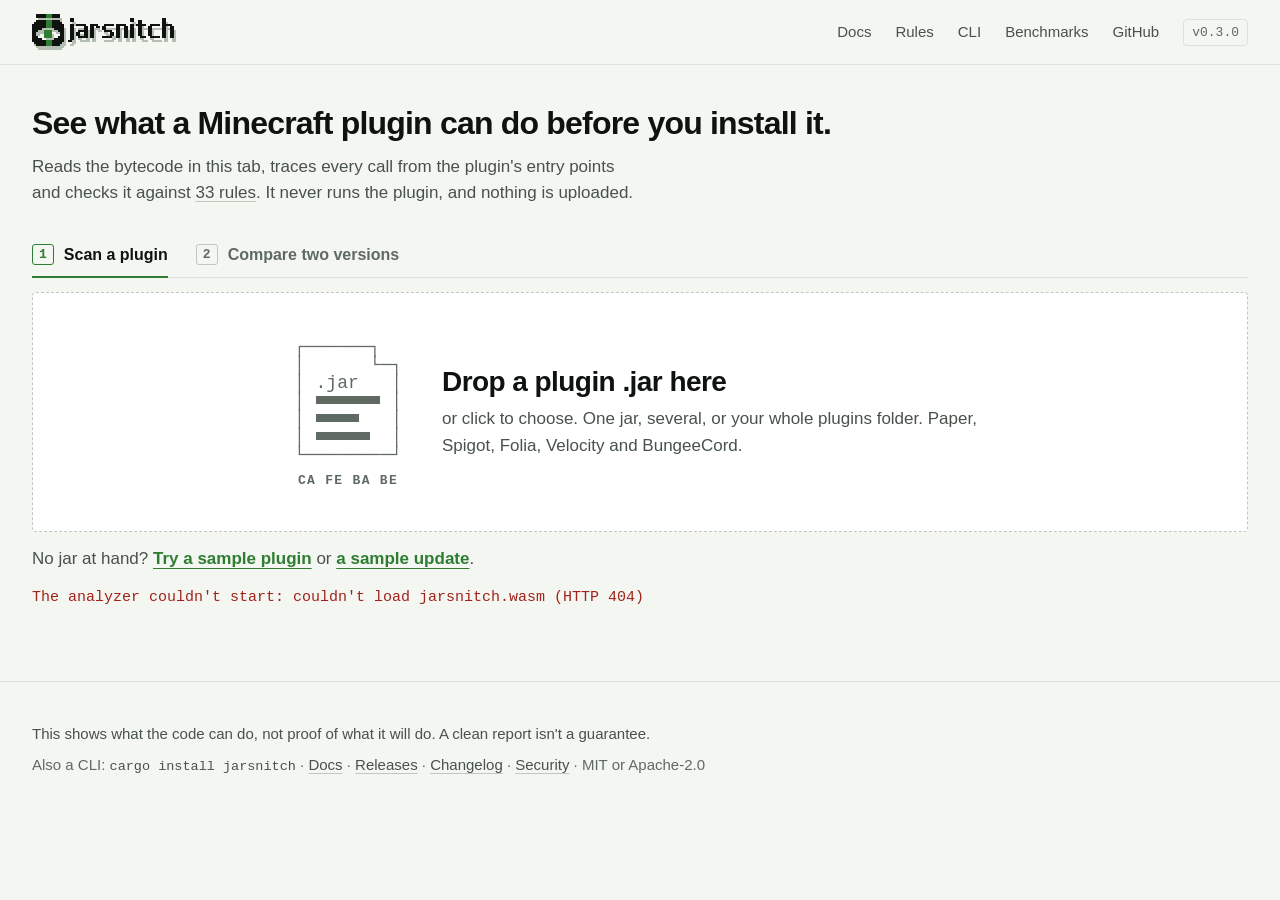
==== commit 6ff60e2a: "Add call paths, a jar map and a tool-first site Each reached finding carries one call path from an e" ====
--- a/web/index.html
+++ b/web/index.html
@@ -29,7 +29,7 @@
   <a class="skip" href="#tool">Skip to the scanner</a>
   <header class="bar">
     <div class="wrap">
-      <a class="brand" href="./"><!--logo:mark--><svg class="logo logo-mark" viewBox="0 0 16 16" shape-rendering="crispEdges" aria-hidden="true" focusable="false"><g class="i"><rect x="2" y="0" width="12" height="1"/><rect x="2" y="1" width="12" height="1"/><rect x="2" y="3" width="12" height="1"/><rect x="1" y="4" width="14" height="1"/><rect x="0" y="5" width="16" height="1"/><rect x="0" y="6" width="16" height="1"/><rect x="0" y="7" width="5" height="1"/><rect x="11" y="7" width="5" height="1"/><rect x="0" y="8" width="3" height="1"/><rect x="13" y="8" width="3" height="1"/><rect x="0" y="9" width="2" height="1"/><rect x="14" y="9" width="2" height="1"/><rect x="0" y="10" width="2" height="1"/><rect x="14" y="10" width="2" height="1"/><rect x="0" y="11" width="3" height="1"/><rect x="13" y="11" width="3" height="1"/><rect x="0" y="12" width="5" height="1"/><rect x="11" y="12" width="5" height="1"/><rect x="0" y="13" width="16" height="1"/><rect x="1" y="14" width="14" height="1"/><rect x="2" y="15" width="12" height="1"/></g><g class="p"><rect x="6" y="8" width="4" height="1"/><rect x="6" y="9" width="4" height="1"/><rect x="6" y="10" width="4" height="1"/><rect x="6" y="11" width="4" height="1"/></g></svg><!--/logo:mark--><span class="brand-name">jarsnitch</span></a>
+      <a class="brand" href="./" aria-label="jarsnitch"><!--logo:lockup--><svg class="logo logo-lockup" viewBox="0 0 72 18" shape-rendering="crispEdges" aria-hidden="true" focusable="false"><g class="e"><rect x="3" y="2" width="12" height="1"/><rect x="14" y="3" width="1" height="1"/><rect x="20" y="4" width="2" height="1"/><rect x="50" y="4" width="2" height="1"/><rect x="67" y="4" width="1" height="1"/><rect x="21" y="5" width="1" height="1"/><rect x="51" y="5" width="1" height="1"/><rect x="55" y="6" width="1" height="1"/><rect x="67" y="6" width="1" height="1"/><rect x="5" y="7" width="6" height="1"/><rect x="16" y="7" width="1" height="1"/><rect x="21" y="7" width="1" height="1"/><rect x="23" y="7" width="3" height="1"/><rect x="31" y="7" width="3" height="1"/><rect x="37" y="7" width="5" height="1"/><rect x="44" y="7" width="2" height="1"/><rect x="51" y="7" width="1" height="1"/><rect x="55" y="7" width="3" height="1"/><rect x="60" y="7" width="5" height="1"/><rect x="67" y="7" width="2" height="1"/><rect x="3" y="8" width="3" height="1"/><rect x="10" y="8" width="3" height="1"/><rect x="16" y="8" width="1" height="1"/><rect x="21" y="8" width="1" height="1"/><rect x="28" y="8" width="1" height="1"/><rect x="31" y="8" width="1" height="1"/><rect x="33" y="8" width="2" height="1"/><rect x="44" y="8" width="1" height="1"/><rect x="48" y="8" width="1" height="1"/><rect x="51" y="8" width="1" height="1"/><rect x="55" y="8" width="1" height="1"/><rect x="60" y="8" width="1" height="1"/><rect x="67" y="8" width="1" height="1"/><rect x="71" y="8" width="1" height="1"/><rect x="2" y="9" width="4" height="1"/><rect x="12" y="9" width="2" height="1"/><rect x="16" y="9" width="1" height="1"/><rect x="21" y="9" width="1" height="1"/><rect x="28" y="9" width="1" height="1"/><rect x="31" y="9" width="1" height="1"/><rect x="36" y="9" width="2" height="1"/><rect x="44" y="9" width="1" height="1"/><rect x="48" y="9" width="1" height="1"/><rect x="51" y="9" width="1" height="1"/><rect x="55" y="9" width="1" height="1"/><rect x="60" y="9" width="1" height="1"/><rect x="67" y="9" width="1" height="1"/><rect x="71" y="9" width="1" height="1"/><rect x="2" y="10" width="2" height="1"/><rect x="10" y="10" width="1" height="1"/><rect x="16" y="10" width="1" height="1"/><rect x="21" y="10" width="1" height="1"/><rect x="24" y="10" width="2" height="1"/><rect x="28" y="10" width="1" height="1"/><rect x="31" y="10" width="1" height="1"/><rect x="37" y="10" width="2" height="1"/><rect x="44" y="10" width="1" height="1"/><rect x="48" y="10" width="1" height="1"/><rect x="51" y="10" width="1" height="1"/><rect x="55" y="10" width="1" height="1"/><rect x="60" y="10" width="1" height="1"/><rect x="67" y="10" width="1" height="1"/><rect x="71" y="10" width="1" height="1"/><rect x="10" y="11" width="1" height="1"/><rect x="16" y="11" width="1" height="1"/><rect x="21" y="11" width="1" height="1"/><rect x="28" y="11" width="1" height="1"/><rect x="31" y="11" width="1" height="1"/><rect x="40" y="11" width="2" height="1"/><rect x="44" y="11" width="1" height="1"/><rect x="48" y="11" width="1" height="1"/><rect x="51" y="11" width="1" height="1"/><rect x="67" y="11" width="1" height="1"/><rect x="71" y="11" width="1" height="1"/><rect x="7" y="12" width="4" height="1"/><rect x="16" y="12" width="1" height="1"/><rect x="21" y="12" width="1" height="1"/><rect x="23" y="12" width="2" height="1"/><rect x="27" y="12" width="2" height="1"/><rect x="30" y="12" width="2" height="1"/><rect x="40" y="12" width="2" height="1"/><rect x="43" y="12" width="2" height="1"/><rect x="47" y="12" width="2" height="1"/><rect x="50" y="12" width="2" height="1"/><rect x="54" y="12" width="2" height="1"/><rect x="59" y="12" width="2" height="1"/><rect x="66" y="12" width="2" height="1"/><rect x="70" y="12" width="2" height="1"/><rect x="16" y="13" width="1" height="1"/><rect x="20" y="13" width="2" height="1"/><rect x="24" y="13" width="5" height="1"/><rect x="30" y="13" width="2" height="1"/><rect x="36" y="13" width="5" height="1"/><rect x="43" y="13" width="2" height="1"/><rect x="47" y="13" width="2" height="1"/><rect x="50" y="13" width="2" height="1"/><rect x="55" y="13" width="3" height="1"/><rect x="60" y="13" width="5" height="1"/><rect x="66" y="13" width="2" height="1"/><rect x="70" y="13" width="2" height="1"/><rect x="15" y="14" width="2" height="1"/><rect x="20" y="14" width="2" height="1"/><rect x="1" y="15" width="1" height="1"/><rect x="14" y="15" width="3" height="1"/><rect x="19" y="15" width="2" height="1"/><rect x="2" y="16" width="14" height="1"/><rect x="3" y="17" width="12" height="1"/></g><g class="i"><rect x="2" y="0" width="12" height="1"/><rect x="2" y="1" width="12" height="1"/><rect x="19" y="2" width="2" height="1"/><rect x="49" y="2" width="2" height="1"/><rect x="65" y="2" width="2" height="1"/><rect x="2" y="3" width="12" height="1"/><rect x="19" y="3" width="2" height="1"/><rect x="49" y="3" width="2" height="1"/><rect x="53" y="3" width="2" height="1"/><rect x="65" y="3" width="2" height="1"/><rect x="1" y="4" width="14" height="1"/><rect x="53" y="4" width="2" height="1"/><rect x="65" y="4" width="2" height="1"/><rect x="0" y="5" width="16" height="1"/><rect x="19" y="5" width="2" height="1"/><rect x="22" y="5" width="5" height="1"/><rect x="29" y="5" width="4" height="1"/><rect x="36" y="5" width="5" height="1"/><rect x="42" y="5" width="5" height="1"/><rect x="49" y="5" width="2" height="1"/><rect x="52" y="5" width="5" height="1"/><rect x="59" y="5" width="5" height="1"/><rect x="65" y="5" width="5" height="1"/><rect x="0" y="6" width="16" height="1"/><rect x="19" y="6" width="2" height="1"/><rect x="26" y="6" width="2" height="1"/><rect x="29" y="6" width="2" height="1"/><rect x="32" y="6" width="2" height="1"/><rect x="35" y="6" width="2" height="1"/><rect x="42" y="6" width="2" height="1"/><rect x="46" y="6" width="2" height="1"/><rect x="49" y="6" width="2" height="1"/><rect x="53" y="6" width="2" height="1"/><rect x="58" y="6" width="2" height="1"/><rect x="65" y="6" width="2" height="1"/><rect x="69" y="6" width="2" height="1"/><rect x="0" y="7" width="5" height="1"/><rect x="11" y="7" width="5" height="1"/><rect x="19" y="7" width="2" height="1"/><rect x="26" y="7" width="2" height="1"/><rect x="29" y="7" width="2" height="1"/><rect x="35" y="7" width="2" height="1"/><rect x="42" y="7" width="2" height="1"/><rect x="46" y="7" width="2" height="1"/><rect x="49" y="7" width="2" height="1"/><rect x="53" y="7" width="2" height="1"/><rect x="58" y="7" width="2" height="1"/><rect x="65" y="7" width="2" height="1"/><rect x="69" y="7" width="2" height="1"/><rect x="0" y="8" width="3" height="1"/><rect x="13" y="8" width="3" height="1"/><rect x="19" y="8" width="2" height="1"/><rect x="23" y="8" width="5" height="1"/><rect x="29" y="8" width="2" height="1"/><rect x="36" y="8" width="4" height="1"/><rect x="42" y="8" width="2" height="1"/><rect x="46" y="8" width="2" height="1"/><rect x="49" y="8" width="2" height="1"/><rect x="53" y="8" width="2" height="1"/><rect x="58" y="8" width="2" height="1"/><rect x="65" y="8" width="2" height="1"/><rect x="69" y="8" width="2" height="1"/><rect x="0" y="9" width="2" height="1"/><rect x="14" y="9" width="2" height="1"/><rect x="19" y="9" width="2" height="1"/><rect x="22" y="9" width="2" height="1"/><rect x="26" y="9" width="2" height="1"/><rect x="29" y="9" width="2" height="1"/><rect x="39" y="9" width="2" height="1"/><rect x="42" y="9" width="2" height="1"/><rect x="46" y="9" width="2" height="1"/><rect x="49" y="9" width="2" height="1"/><rect x="53" y="9" width="2" height="1"/><rect x="58" y="9" width="2" height="1"/><rect x="65" y="9" width="2" height="1"/><rect x="69" y="9" width="2" height="1"/><rect x="0" y="10" width="2" height="1"/><rect x="14" y="10" width="2" height="1"/><rect x="19" y="10" width="2" height="1"/><rect x="22" y="10" width="2" height="1"/><rect x="26" y="10" width="2" height="1"/><rect x="29" y="10" width="2" height="1"/><rect x="39" y="10" width="2" height="1"/><rect x="42" y="10" width="2" height="1"/><rect x="46" y="10" width="2" height="1"/><rect x="49" y="10" width="2" height="1"/><rect x="53" y="10" width="2" height="1"/><rect x="58" y="10" width="2" height="1"/><rect x="65" y="10" width="2" height="1"/><rect x="69" y="10" width="2" height="1"/><rect x="0" y="11" width="3" height="1"/><rect x="13" y="11" width="3" height="1"/><rect x="19" y="11" width="2" height="1"/><rect x="23" y="11" width="5" height="1"/><rect x="29" y="11" width="2" height="1"/><rect x="35" y="11" width="5" height="1"/><rect x="42" y="11" width="2" height="1"/><rect x="46" y="11" width="2" height="1"/><rect x="49" y="11" width="2" height="1"/><rect x="54" y="11" width="3" height="1"/><rect x="59" y="11" width="5" height="1"/><rect x="65" y="11" width="2" height="1"/><rect x="69" y="11" width="2" height="1"/><rect x="0" y="12" width="5" height="1"/><rect x="11" y="12" width="5" height="1"/><rect x="19" y="12" width="2" height="1"/><rect x="0" y="13" width="16" height="1"/><rect x="18" y="13" width="2" height="1"/><rect x="1" y="14" width="14" height="1"/><rect x="2" y="15" width="12" height="1"/></g><g class="p"><rect x="6" y="8" width="4" height="1"/><rect x="6" y="9" width="4" height="1"/><rect x="6" y="10" width="4" height="1"/><rect x="6" y="11" width="4" height="1"/></g></svg><!--/logo:lockup--></a>
       <nav class="nav" aria-label="Site">
         <a href="docs/">Docs</a>
         <a href="docs/rules/">Rules</a>
@@ -37,274 +37,71 @@
         <a href="docs/benchmarks/">Benchmarks</a>
         <a href="https://github.com/mattbaconz/jarsnitch">GitHub</a>
       </nav>
-      <span class="ver" title="jarsnitch version">v0.2.1</span>
+      <span class="ver" title="jarsnitch version">v0.3.0</span>
     </div>
   </header>
 
-  <main>
-    <section class="hero wrap" aria-labelledby="hero-title">
-      <div class="hero-copy">
-        <div class="lockup-box"><!--logo:lockup--><svg class="logo logo-lockup" viewBox="0 0 72 18" shape-rendering="crispEdges" aria-hidden="true" focusable="false"><g class="e"><rect x="3" y="2" width="12" height="1"/><rect x="14" y="3" width="1" height="1"/><rect x="20" y="4" width="2" height="1"/><rect x="50" y="4" width="2" height="1"/><rect x="67" y="4" width="1" height="1"/><rect x="21" y="5" width="1" height="1"/><rect x="51" y="5" width="1" height="1"/><rect x="55" y="6" width="1" height="1"/><rect x="67" y="6" width="1" height="1"/><rect x="5" y="7" width="6" height="1"/><rect x="16" y="7" width="1" height="1"/><rect x="21" y="7" width="1" height="1"/><rect x="23" y="7" width="3" height="1"/><rect x="31" y="7" width="3" height="1"/><rect x="37" y="7" width="5" height="1"/><rect x="44" y="7" width="2" height="1"/><rect x="51" y="7" width="1" height="1"/><rect x="55" y="7" width="3" height="1"/><rect x="60" y="7" width="5" height="1"/><rect x="67" y="7" width="2" height="1"/><rect x="3" y="8" width="3" height="1"/><rect x="10" y="8" width="3" height="1"/><rect x="16" y="8" width="1" height="1"/><rect x="21" y="8" width="1" height="1"/><rect x="28" y="8" width="1" height="1"/><rect x="31" y="8" width="1" height="1"/><rect x="33" y="8" width="2" height="1"/><rect x="44" y="8" width="1" height="1"/><rect x="48" y="8" width="1" height="1"/><rect x="51" y="8" width="1" height="1"/><rect x="55" y="8" width="1" height="1"/><rect x="60" y="8" width="1" height="1"/><rect x="67" y="8" width="1" height="1"/><rect x="71" y="8" width="1" height="1"/><rect x="2" y="9" width="4" height="1"/><rect x="12" y="9" width="2" height="1"/><rect x="16" y="9" width="1" height="1"/><rect x="21" y="9" width="1" height="1"/><rect x="28" y="9" width="1" height="1"/><rect x="31" y="9" width="1" height="1"/><rect x="36" y="9" width="2" height="1"/><rect x="44" y="9" width="1" height="1"/><rect x="48" y="9" width="1" height="1"/><rect x="51" y="9" width="1" height="1"/><rect x="55" y="9" width="1" height="1"/><rect x="60" y="9" width="1" height="1"/><rect x="67" y="9" width="1" height="1"/><rect x="71" y="9" width="1" height="1"/><rect x="2" y="10" width="2" height="1"/><rect x="10" y="10" width="1" height="1"/><rect x="16" y="10" width="1" height="1"/><rect x="21" y="10" width="1" height="1"/><rect x="24" y="10" width="2" height="1"/><rect x="28" y="10" width="1" height="1"/><rect x="31" y="10" width="1" height="1"/><rect x="37" y="10" width="2" height="1"/><rect x="44" y="10" width="1" height="1"/><rect x="48" y="10" width="1" height="1"/><rect x="51" y="10" width="1" height="1"/><rect x="55" y="10" width="1" height="1"/><rect x="60" y="10" width="1" height="1"/><rect x="67" y="10" width="1" height="1"/><rect x="71" y="10" width="1" height="1"/><rect x="10" y="11" width="1" height="1"/><rect x="16" y="11" width="1" height="1"/><rect x="21" y="11" width="1" height="1"/><rect x="28" y="11" width="1" height="1"/><rect x="31" y="11" width="1" height="1"/><rect x="40" y="11" width="2" height="1"/><rect x="44" y="11" width="1" height="1"/><rect x="48" y="11" width="1" height="1"/><rect x="51" y="11" width="1" height="1"/><rect x="67" y="11" width="1" height="1"/><rect x="71" y="11" width="1" height="1"/><rect x="7" y="12" width="4" height="1"/><rect x="16" y="12" width="1" height="1"/><rect x="21" y="12" width="1" height="1"/><rect x="23" y="12" width="2" height="1"/><rect x="27" y="12" width="2" height="1"/><rect x="30" y="12" width="2" height="1"/><rect x="40" y="12" width="2" height="1"/><rect x="43" y="12" width="2" height="1"/><rect x="47" y="12" width="2" height="1"/><rect x="50" y="12" width="2" height="1"/><rect x="54" y="12" width="2" height="1"/><rect x="59" y="12" width="2" height="1"/><rect x="66" y="12" width="2" height="1"/><rect x="70" y="12" width="2" height="1"/><rect x="16" y="13" width="1" height="1"/><rect x="20" y="13" width="2" height="1"/><rect x="24" y="13" width="5" height="1"/><rect x="30" y="13" width="2" height="1"/><rect x="36" y="13" width="5" height="1"/><rect x="43" y="13" width="2" height="1"/><rect x="47" y="13" width="2" height="1"/><rect x="50" y="13" width="2" height="1"/><rect x="55" y="13" width="3" height="1"/><rect x="60" y="13" width="5" height="1"/><rect x="66" y="13" width="2" height="1"/><rect x="70" y="13" width="2" height="1"/><rect x="15" y="14" width="2" height="1"/><rect x="20" y="14" width="2" height="1"/><rect x="1" y="15" width="1" height="1"/><rect x="14" y="15" width="3" height="1"/><rect x="19" y="15" width="2" height="1"/><rect x="2" y="16" width="14" height="1"/><rect x="3" y="17" width="12" height="1"/></g><g class="i"><rect x="2" y="0" width="12" height="1"/><rect x="2" y="1" width="12" height="1"/><rect x="19" y="2" width="2" height="1"/><rect x="49" y="2" width="2" height="1"/><rect x="65" y="2" width="2" height="1"/><rect x="2" y="3" width="12" height="1"/><rect x="19" y="3" width="2" height="1"/><rect x="49" y="3" width="2" height="1"/><rect x="53" y="3" width="2" height="1"/><rect x="65" y="3" width="2" height="1"/><rect x="1" y="4" width="14" height="1"/><rect x="53" y="4" width="2" height="1"/><rect x="65" y="4" width="2" height="1"/><rect x="0" y="5" width="16" height="1"/><rect x="19" y="5" width="2" height="1"/><rect x="22" y="5" width="5" height="1"/><rect x="29" y="5" width="4" height="1"/><rect x="36" y="5" width="5" height="1"/><rect x="42" y="5" width="5" height="1"/><rect x="49" y="5" width="2" height="1"/><rect x="52" y="5" width="5" height="1"/><rect x="59" y="5" width="5" height="1"/><rect x="65" y="5" width="5" height="1"/><rect x="0" y="6" width="16" height="1"/><rect x="19" y="6" width="2" height="1"/><rect x="26" y="6" width="2" height="1"/><rect x="29" y="6" width="2" height="1"/><rect x="32" y="6" width="2" height="1"/><rect x="35" y="6" width="2" height="1"/><rect x="42" y="6" width="2" height="1"/><rect x="46" y="6" width="2" height="1"/><rect x="49" y="6" width="2" height="1"/><rect x="53" y="6" width="2" height="1"/><rect x="58" y="6" width="2" height="1"/><rect x="65" y="6" width="2" height="1"/><rect x="69" y="6" width="2" height="1"/><rect x="0" y="7" width="5" height="1"/><rect x="11" y="7" width="5" height="1"/><rect x="19" y="7" width="2" height="1"/><rect x="26" y="7" width="2" height="1"/><rect x="29" y="7" width="2" height="1"/><rect x="35" y="7" width="2" height="1"/><rect x="42" y="7" width="2" height="1"/><rect x="46" y="7" width="2" height="1"/><rect x="49" y="7" width="2" height="1"/><rect x="53" y="7" width="2" height="1"/><rect x="58" y="7" width="2" height="1"/><rect x="65" y="7" width="2" height="1"/><rect x="69" y="7" width="2" height="1"/><rect x="0" y="8" width="3" height="1"/><rect x="13" y="8" width="3" height="1"/><rect x="19" y="8" width="2" height="1"/><rect x="23" y="8" width="5" height="1"/><rect x="29" y="8" width="2" height="1"/><rect x="36" y="8" width="4" height="1"/><rect x="42" y="8" width="2" height="1"/><rect x="46" y="8" width="2" height="1"/><rect x="49" y="8" width="2" height="1"/><rect x="53" y="8" width="2" height="1"/><rect x="58" y="8" width="2" height="1"/><rect x="65" y="8" width="2" height="1"/><rect x="69" y="8" width="2" height="1"/><rect x="0" y="9" width="2" height="1"/><rect x="14" y="9" width="2" height="1"/><rect x="19" y="9" width="2" height="1"/><rect x="22" y="9" width="2" height="1"/><rect x="26" y="9" width="2" height="1"/><rect x="29" y="9" width="2" height="1"/><rect x="39" y="9" width="2" height="1"/><rect x="42" y="9" width="2" height="1"/><rect x="46" y="9" width="2" height="1"/><rect x="49" y="9" width="2" height="1"/><rect x="53" y="9" width="2" height="1"/><rect x="58" y="9" width="2" height="1"/><rect x="65" y="9" width="2" height="1"/><rect x="69" y="9" width="2" height="1"/><rect x="0" y="10" width="2" height="1"/><rect x="14" y="10" width="2" height="1"/><rect x="19" y="10" width="2" height="1"/><rect x="22" y="10" width="2" height="1"/><rect x="26" y="10" width="2" height="1"/><rect x="29" y="10" width="2" height="1"/><rect x="39" y="10" width="2" height="1"/><rect x="42" y="10" width="2" height="1"/><rect x="46" y="10" width="2" height="1"/><rect x="49" y="10" width="2" height="1"/><rect x="53" y="10" width="2" height="1"/><rect x="58" y="10" width="2" height="1"/><rect x="65" y="10" width="2" height="1"/><rect x="69" y="10" width="2" height="1"/><rect x="0" y="11" width="3" height="1"/><rect x="13" y="11" width="3" height="1"/><rect x="19" y="11" width="2" height="1"/><rect x="23" y="11" width="5" height="1"/><rect x="29" y="11" width="2" height="1"/><rect x="35" y="11" width="5" height="1"/><rect x="42" y="11" width="2" height="1"/><rect x="46" y="11" width="2" height="1"/><rect x="49" y="11" width="2" height="1"/><rect x="54" y="11" width="3" height="1"/><rect x="59" y="11" width="5" height="1"/><rect x="65" y="11" width="2" height="1"/><rect x="69" y="11" width="2" height="1"/><rect x="0" y="12" width="5" height="1"/><rect x="11" y="12" width="5" height="1"/><rect x="19" y="12" width="2" height="1"/><rect x="0" y="13" width="16" height="1"/><rect x="18" y="13" width="2" height="1"/><rect x="1" y="14" width="14" height="1"/><rect x="2" y="15" width="12" height="1"/></g><g class="p"><rect x="6" y="8" width="4" height="1"/><rect x="6" y="9" width="4" height="1"/><rect x="6" y="10" width="4" height="1"/><rect x="6" y="11" width="4" height="1"/></g></svg><!--/logo:lockup--></div>
-        <h1 id="hero-title">See what a Minecraft plugin can do <em>before you install it.</em></h1>
-        <p class="lede">jarsnitch reads a plugin's bytecode and tells you in plain English what its code is able to do. <strong>It never runs the plugin.</strong> Drop two versions to see what an update adds.</p>
-        <dl class="trust">
-          <div><dt>Upload</dt><dd>none</dd></div>
-          <div><dt>Runs</dt><dd>in this tab</dd></div>
-          <div><dt>Telemetry</dt><dd>none</dd></div>
-          <div><dt>Cost</dt><dd>free</dd></div>
-        </dl>
-        <p class="platforms seps"><span><span>Paper</span><span>Spigot</span><span>Bukkit</span><span>Folia</span><span>Velocity</span><span>BungeeCord</span></span></p>
+  <main class="app wrap">
+    <div class="intro">
+      <h1>See what a Minecraft plugin can do before you install it.</h1>
+      <p class="sub">Reads the bytecode in this tab, traces every call from the plugin's entry points and checks it against <a href="docs/rules/">33 rules</a>. It never runs the plugin, and nothing is uploaded.</p>
+    </div>
+
+    <div class="tool" id="tool">
+      <div class="tabs" role="tablist" aria-label="Mode">
+        <button type="button" role="tab" id="tab-scan" aria-selected="true" aria-controls="panel-scan" aria-keyshortcuts="1"><span class="tab-k" aria-hidden="true">1</span>Scan a plugin</button>
+        <button type="button" role="tab" id="tab-compare" aria-selected="false" aria-controls="panel-compare" aria-keyshortcuts="2" tabindex="-1"><span class="tab-k" aria-hidden="true">2</span>Compare two versions</button>
       </div>
 
-      <div class="tool" id="tool">
-        <div class="tabs" role="tablist" aria-label="Mode">
-          <button type="button" role="tab" id="tab-scan" aria-selected="true" aria-controls="panel-scan" aria-keyshortcuts="1"><span class="tab-k" aria-hidden="true">[1]</span><span class="tab-t">Scan a plugin</span><span class="tab-c">jarsnitch scan</span></button>
-          <button type="button" role="tab" id="tab-compare" aria-selected="false" aria-controls="panel-compare" aria-keyshortcuts="2" tabindex="-1"><span class="tab-k" aria-hidden="true">[2]</span><span class="tab-t">Compare two versions</span><span class="tab-c">jarsnitch diff</span></button>
-        </div>
-
-        <section id="panel-scan" class="panel" role="tabpanel" aria-labelledby="tab-scan">
-          <label class="drop" data-slot="scan">
-            <input type="file" multiple accept=".jar,.zip,application/java-archive,application/zip">
-            <span class="glyph" aria-hidden="true"><span class="glyph-art">┌──────┐
+      <section id="panel-scan" class="panel" role="tabpanel" aria-labelledby="tab-scan">
+        <label class="drop" data-slot="scan">
+          <input type="file" multiple accept=".jar,.zip,application/java-archive,application/zip">
+          <span class="glyph" aria-hidden="true"><span class="glyph-art">┌──────┐
 │      └─┐
 │ .jar   │
 │ <span class="gbar">      </span> │
 │ <span class="gbar">    </span>   │
 │ <span class="gbar">     </span>  │
 └────────┘</span><span class="glyph-bytes">CA FE BA BE</span></span>
-            <span class="drop-text">
-              <span class="drop-title">Drop a plugin .jar here</span>
-              <span class="drop-hint">or click to choose one or more. You can drop your whole plugins folder too.</span>
-              <span class="drop-file"></span>
-            </span>
+          <span class="drop-text">
+            <span class="drop-title"><span class="fine">Drop a plugin .jar here</span><span class="coarse">Choose a plugin .jar</span></span>
+            <span class="drop-hint"><span class="fine">or click to choose. One jar, several, or your whole plugins folder.</span><span class="coarse">Tap to pick one jar or several.</span> Paper, Spigot, Folia, Velocity and BungeeCord.</span>
+            <span class="drop-file"></span>
+          </span>
+        </label>
+      </section>
+
+      <section id="panel-compare" class="panel" role="tabpanel" aria-labelledby="tab-compare" hidden>
+        <div class="pair">
+          <label class="drop drop-sm" data-slot="old">
+            <input type="file" accept=".jar,.zip,application/java-archive,application/zip">
+            <span class="drop-k">old</span>
+            <span class="drop-title">Old version</span>
+            <span class="drop-hint"><span class="fine">Drop or choose</span><span class="coarse">Choose</span> the .jar you have now</span>
+            <span class="drop-file"></span>
           </label>
-        </section>
+          <label class="drop drop-sm" data-slot="new">
+            <input type="file" accept=".jar,.zip,application/java-archive,application/zip">
+            <span class="drop-k">new</span>
+            <span class="drop-title">New version</span>
+            <span class="drop-hint"><span class="fine">Drop or choose</span><span class="coarse">Choose</span> the update</span>
+            <span class="drop-file"></span>
+          </label>
+        </div>
+        <button type="button" id="swap" class="btn">Swap old and new</button>
+      </section>
 
-        <section id="panel-compare" class="panel" role="tabpanel" aria-labelledby="tab-compare" hidden>
-          <div class="pair">
-            <label class="drop drop-sm" data-slot="old">
-              <input type="file" accept=".jar,.zip,application/java-archive,application/zip">
-              <span class="drop-k">old</span>
-              <span class="drop-title">Old version</span>
-              <span class="drop-hint">Drop or choose the .jar you have now</span>
-              <span class="drop-file"></span>
-            </label>
-            <label class="drop drop-sm" data-slot="new">
-              <input type="file" accept=".jar,.zip,application/java-archive,application/zip">
-              <span class="drop-k">new</span>
-              <span class="drop-title">New version</span>
-              <span class="drop-hint">Drop or choose the update</span>
-              <span class="drop-file"></span>
-            </label>
-          </div>
-          <button type="button" id="swap" class="btn">Swap old and new</button>
-        </section>
+      <p class="sample">No jar at hand? <button type="button" class="link" data-sample="scan">Try a sample plugin</button> or <button type="button" class="link" data-sample="compare">a sample update</button>.</p>
+      <p id="status" class="status" role="status" aria-live="polite"></p>
+    </div>
 
-        <p class="sample">No jar at hand? <button type="button" class="link" data-sample="scan">Try a sample plugin</button> or <button type="button" class="link" data-sample="compare">Try a sample update</button>.</p>
-        <p id="status" class="status" role="status" aria-live="polite"></p>
-
-        <div class="peek">
-          <div class="peek-h">
-            <span class="label">sample update</span>
-            <span class="peek-t">SampleShop 1.4.0 <span class="to">→</span> 1.4.1</span>
-            <div class="peek-tabs" role="tablist" aria-label="Sample view">
-              <button type="button" role="tab" id="pk-report" aria-selected="true" aria-controls="pp-report">Report</button>
-              <button type="button" role="tab" id="pk-cli" aria-selected="false" aria-controls="pp-cli" tabindex="-1">CLI</button>
-            </div>
-          </div>
-          <div class="peek-p" id="pp-report" role="tabpanel" aria-labelledby="pk-report">
-            <ul class="peek-rows">
-              <li class="peek-row sev-high"><span class="g" aria-hidden="true">+</span><span class="vh">added: </span><span class="sev">High</span><span class="t">Can download and run code from the internet</span></li>
-              <li class="peek-row sev-high"><span class="g" aria-hidden="true">+</span><span class="vh">added: </span><span class="sev">High</span><span class="t">Possible hidden command</span></li>
-              <li class="peek-row sev-notable"><span class="g" aria-hidden="true">+</span><span class="vh">added: </span><span class="sev">Notable</span><span class="t">Can give players operator</span></li>
-              <li class="peek-row chg"><span class="g" aria-hidden="true">~</span><span class="vh">changed: </span><span class="sev">Author</span><span class="t">ExampleDev <span class="to">→</span> ExampleNewOwner</span></li>
-            </ul>
-          </div>
-          <div class="peek-p" id="pp-cli" role="tabpanel" aria-labelledby="pk-cli" hidden>
-            <pre class="term" tabindex="0" aria-label="jarsnitch diff output for the sample update"><span class="p">$</span> <span class="c">jarsnitch diff SampleShop-1.4.0.jar SampleShop-1.4.1.jar</span>
-<span class="c">SampleShop 1.4.0 -> 1.4.1</span>
-sha256 62903a86fa08 -> 699600d2ac6a · obfuscation 0 -> 0
-
-This update ADDS:
-
-<span class="h">HIGH</span>     Can download and run code from the internet   [corr.download-and-run]
-         at example/sampleshop/AddonLoader.load
-
-<span class="h">HIGH</span>     Possible hidden command   [corr.hidden-command]
-         at example/sampleshop/ChatListener
-
-<span class="w">NOTABLE</span>  Can give players operator   [mc.set-op]
-         at example/sampleshop/ChatListener.onChat
-
-Changes:
-  plugin.yml authors: ExampleDev -> ExampleNewOwner
-A different author or website can mean the plugin has a new owner.</pre>
-            <p class="prov">real jarsnitch diff output, trimmed · exit 2</p>
-          </div>
-          <div class="peek-f">
-            <span class="prov">from the sample report: 9 added, 1 removed, 3 changed</span>
-            <button type="button" class="btn btn-go" data-sample="compare">Run this sample <span aria-hidden="true">→</span></button>
-          </div>
-        </div>
-      </div>
-    </section>
-
-    <div id="results" class="results wrap"></div>
-
-    <section class="sec wrap" id="how" aria-labelledby="how-h">
-      <div class="sec-head">
-        <p class="label">01 · how a finding is made</p>
-        <h2 id="how-h">Reads the jar. Never runs it.</h2>
-        <p>jarsnitch reads the bytecode of every method, follows the calls from the plugin's entry points, and matches what it finds against its rules.</p>
-        <ol class="flow" aria-label="How a jar becomes a report">
-          <li class="node"><span class="label">in</span><span class="node-t">plugin.jar</span><span class="node-d">one jar, several, or a plugins/ folder</span></li>
-          <li class="node"><span class="label">read</span><span class="node-t">Read the bytecode</span><span class="node-d"><span class="bytes">CA FE BA BE</span> class files, plugin.yml, nested jars</span></li>
-          <li class="node"><span class="label">trace</span><span class="node-t">Call graph from entry points</span><span class="node-d">main class, event handlers, commands</span></li>
-          <li class="node"><span class="label">match</span><span class="node-t">Rules</span><span class="node-d">calls, strings and files, then combinations</span></li>
-          <li class="node node-out"><span class="label">out</span><span class="node-t">Report</span><span class="node-d">what it means, legitimate uses, where it is, whether anything calls it</span></li>
-        </ol>
-        <p class="sec-links"><a href="docs/rules/">All 33 rules <span aria-hidden="true">→</span></a></p>
-      </div>
-      <div class="sec-body">
-        <table class="ins">
-          <caption>Instructions in, capabilities out</caption>
-          <thead><tr><th scope="col">In the bytecode</th><th scope="col">Finding</th><th scope="col">Severity</th></tr></thead>
-          <tbody>
-            <tr>
-              <td><code>invokevirtual java/<wbr>lang/<wbr>Runtime.exec</code></td>
-              <td><a class="rid" href="docs/rules/#exec.process"><code>exec.process</code></a><span>Can run commands on your server's operating system</span></td>
-              <td><span class="sev sev-notable">Notable</span></td>
-            </tr>
-            <tr>
-              <td><code>invokespecial java/<wbr>net/<wbr>URLClassLoader.&lt;init&gt;</code></td>
-              <td><a class="rid" href="docs/rules/#code.load"><code>code.load</code></a><span>Can load new code while running</span></td>
-              <td><span class="sev sev-notable">Notable</span></td>
-            </tr>
-            <tr>
-              <td><code>invokeinterface org/<wbr>bukkit/<wbr>entity/<wbr>Player.setOp (Z)V</code></td>
-              <td><a class="rid" href="docs/rules/#mc.set-op"><code>mc.set-op</code></a><span>Can give players operator</span></td>
-              <td><span class="sev sev-notable">Notable</span></td>
-            </tr>
-            <tr>
-              <td><code>invokevirtual java/<wbr>net/<wbr>URL.openConnection</code></td>
-              <td><a class="rid" href="docs/rules/#net.http"><code>net.http</code></a><span>Can connect to websites</span></td>
-              <td><span class="sev sev-info">Info</span></td>
-            </tr>
-            <tr>
-              <td><code>ldc "https://<wbr>cdn.example.invalid/<wbr>…"</code></td>
-              <td><a class="rid" href="docs/rules/#str.url"><code>str.url</code></a><span>Contains web addresses</span></td>
-              <td><span class="sev sev-info">Info</span></td>
-            </tr>
-            <tr class="combo">
-              <td><span class="combo-k">together</span>network access (<code>net.http</code>, <code>net.socket</code>, a <code>str.url</code> host or a <code>str.ip</code> address) plus <code>code.load</code>, in one class or call</td>
-              <td><a class="rid" href="docs/rules/#corr.download-and-run"><code>corr.download-and-run</code></a><span>Can download and run code from the internet</span></td>
-              <td><span class="sev sev-high">High</span></td>
-            </tr>
-          </tbody>
-        </table>
-        <p class="prov">trigger instructions from docs/rules.md · one class or call: a method plus the methods it calls directly</p>
-
-        <ul class="rows">
-          <li><span class="k">reads</span><span class="v">Class files, plugin.yml, <span class="nw">paper-plugin.yml,</span> bungee.yml, <span class="nw">velocity-plugin.json,</span> the manifest, nested jars</span><span class="s">bytecode only</span></li>
-          <li><span class="k">runs</span><span class="v">Nothing. No JVM, no class loading, no sandbox to escape.</span><span class="s">never</span></li>
-          <li><span class="k">reports</span><span class="v">What the code can do and where. It never calls a plugin malware, safe or clean.</span><span class="s">facts, not verdicts</span></li>
-        </ul>
-      </div>
-    </section>
-
-    <section class="sec wrap" id="top100" aria-labelledby="top-h">
-      <div class="sec-head">
-        <p class="label">02 · measured</p>
-        <h2 id="top-h">What the top 100 plugins can do.</h2>
-        <p>Modrinth's 100 most-downloaded plugins, scanned with the same engine. Plugins are counted, never named. Most of this is ordinary plugin behavior.</p>
-        <p class="sec-links"><a href="docs/benchmarks/">Benchmarks <span aria-hidden="true">→</span></a> <a href="docs/rules/">All 33 rules <span aria-hidden="true">→</span></a></p>
-      </div>
-      <div class="sec-body">
-        <div class="receipts">
-          <div class="stat"><span class="n">11.7 s</span><span class="d">to scan all 100 plugins, 368 MB, on one laptop core</span></div>
-          <div class="stat"><span class="n">39 / 142</span><span class="d">notable and high findings sit in code nothing calls. Reports mark them and list them last.</span></div>
-          <div class="stat"><span class="n">0 / 91</span><span class="d">real updates added a notable or high finding</span></div>
-        </div>
-        <p class="prov">Modrinth top 100, latest releases and the release before · jarsnitch 0.2.1, native CLI, one thread · Ryzen 7 7735HS · median of 3 runs · 13 Nov 2026</p>
-
-        <h3 class="bars-h">Plugins out of 100 with at least one finding of each rule</h3>
-        <svg class="defs" aria-hidden="true" focusable="false"><defs><pattern id="cell-bg" width="2" height="2" patternUnits="userSpaceOnUse"><rect class="c-bg" width="1.6" height="1.6"/></pattern></defs></svg>
-        <ol class="bars">
-          <li class="sev-info"><span class="bar-l"><span class="bar-k"><a class="rid" href="docs/rules/#str.url"><code>str.url</code></a><span class="sev sev-info">Info</span></span><span class="bar-t">Contains web addresses</span></span><svg class="cells" viewBox="0 0 99.6 3.6" aria-hidden="true" focusable="false"><rect width="99.6" height="3.6" fill="url(#cell-bg)"/><path class="c-on" d="M0 0h1.6v1.6h-1.6zM0 2h1.6v1.6h-1.6zM2 0h1.6v1.6h-1.6zM2 2h1.6v1.6h-1.6zM4 0h1.6v1.6h-1.6zM4 2h1.6v1.6h-1.6zM6 0h1.6v1.6h-1.6zM6 2h1.6v1.6h-1.6zM8 0h1.6v1.6h-1.6zM8 2h1.6v1.6h-1.6zM10 0h1.6v1.6h-1.6zM10 2h1.6v1.6h-1.6zM12 0h1.6v1.6h-1.6zM12 2h1.6v1.6h-1.6zM14 0h1.6v1.6h-1.6zM14 2h1.6v1.6h-1.6zM16 0h1.6v1.6h-1.6zM16 2h1.6v1.6h-1.6zM18 0h1.6v1.6h-1.6zM18 2h1.6v1.6h-1.6zM20 0h1.6v1.6h-1.6zM20 2h1.6v1.6h-1.6zM22 0h1.6v1.6h-1.6zM22 2h1.6v1.6h-1.6zM24 0h1.6v1.6h-1.6zM24 2h1.6v1.6h-1.6zM26 0h1.6v1.6h-1.6zM26 2h1.6v1.6h-1.6zM28 0h1.6v1.6h-1.6zM28 2h1.6v1.6h-1.6zM30 0h1.6v1.6h-1.6zM30 2h1.6v1.6h-1.6zM32 0h1.6v1.6h-1.6zM32 2h1.6v1.6h-1.6zM34 0h1.6v1.6h-1.6zM34 2h1.6v1.6h-1.6zM36 0h1.6v1.6h-1.6zM36 2h1.6v1.6h-1.6zM38 0h1.6v1.6h-1.6zM38 2h1.6v1.6h-1.6zM40 0h1.6v1.6h-1.6zM40 2h1.6v1.6h-1.6zM42 0h1.6v1.6h-1.6zM42 2h1.6v1.6h-1.6zM44 0h1.6v1.6h-1.6zM44 2h1.6v1.6h-1.6zM46 0h1.6v1.6h-1.6zM46 2h1.6v1.6h-1.6zM48 0h1.6v1.6h-1.6zM48 2h1.6v1.6h-1.6zM50 0h1.6v1.6h-1.6zM50 2h1.6v1.6h-1.6zM52 0h1.6v1.6h-1.6zM52 2h1.6v1.6h-1.6zM54 0h1.6v1.6h-1.6zM54 2h1.6v1.6h-1.6zM56 0h1.6v1.6h-1.6zM56 2h1.6v1.6h-1.6zM58 0h1.6v1.6h-1.6zM58 2h1.6v1.6h-1.6zM60 0h1.6v1.6h-1.6zM60 2h1.6v1.6h-1.6zM62 0h1.6v1.6h-1.6zM62 2h1.6v1.6h-1.6zM64 0h1.6v1.6h-1.6zM64 2h1.6v1.6h-1.6zM66 0h1.6v1.6h-1.6zM66 2h1.6v1.6h-1.6zM68 0h1.6v1.6h-1.6zM68 2h1.6v1.6h-1.6zM70 0h1.6v1.6h-1.6zM70 2h1.6v1.6h-1.6zM72 0h1.6v1.6h-1.6zM72 2h1.6v1.6h-1.6zM74 0h1.6v1.6h-1.6zM74 2h1.6v1.6h-1.6zM76 0h1.6v1.6h-1.6zM76 2h1.6v1.6h-1.6zM78 0h1.6v1.6h-1.6zM78 2h1.6v1.6h-1.6zM80 0h1.6v1.6h-1.6zM80 2h1.6v1.6h-1.6zM82 0h1.6v1.6h-1.6zM82 2h1.6v1.6h-1.6zM84 0h1.6v1.6h-1.6zM84 2h1.6v1.6h-1.6zM86 0h1.6v1.6h-1.6zM86 2h1.6v1.6h-1.6zM88 0h1.6v1.6h-1.6zM88 2h1.6v1.6h-1.6zM90 0h1.6v1.6h-1.6zM90 2h1.6v1.6h-1.6zM92 0h1.6v1.6h-1.6z"/></svg><span class="bar-n">93<span class="vh"> of 100 plugins, 93 with the code reached</span></span></li>
-          <li class="sev-info"><span class="bar-l"><span class="bar-k"><a class="rid" href="docs/rules/#net.http"><code>net.http</code></a><span class="sev sev-info">Info</span></span><span class="bar-t">Can connect to websites</span></span><svg class="cells" viewBox="0 0 99.6 3.6" aria-hidden="true" focusable="false"><rect width="99.6" height="3.6" fill="url(#cell-bg)"/><path class="c-on" d="M0 0h1.6v1.6h-1.6zM0 2h1.6v1.6h-1.6zM2 0h1.6v1.6h-1.6zM2 2h1.6v1.6h-1.6zM4 0h1.6v1.6h-1.6zM4 2h1.6v1.6h-1.6zM6 0h1.6v1.6h-1.6zM6 2h1.6v1.6h-1.6zM8 0h1.6v1.6h-1.6zM8 2h1.6v1.6h-1.6zM10 0h1.6v1.6h-1.6zM10 2h1.6v1.6h-1.6zM12 0h1.6v1.6h-1.6zM12 2h1.6v1.6h-1.6zM14 0h1.6v1.6h-1.6zM14 2h1.6v1.6h-1.6zM16 0h1.6v1.6h-1.6zM16 2h1.6v1.6h-1.6zM18 0h1.6v1.6h-1.6zM18 2h1.6v1.6h-1.6zM20 0h1.6v1.6h-1.6zM20 2h1.6v1.6h-1.6zM22 0h1.6v1.6h-1.6zM22 2h1.6v1.6h-1.6zM24 0h1.6v1.6h-1.6zM24 2h1.6v1.6h-1.6zM26 0h1.6v1.6h-1.6zM26 2h1.6v1.6h-1.6zM28 0h1.6v1.6h-1.6zM28 2h1.6v1.6h-1.6zM30 0h1.6v1.6h-1.6zM30 2h1.6v1.6h-1.6zM32 0h1.6v1.6h-1.6zM32 2h1.6v1.6h-1.6zM34 0h1.6v1.6h-1.6zM34 2h1.6v1.6h-1.6zM36 0h1.6v1.6h-1.6zM36 2h1.6v1.6h-1.6zM38 0h1.6v1.6h-1.6zM38 2h1.6v1.6h-1.6zM40 0h1.6v1.6h-1.6zM40 2h1.6v1.6h-1.6zM42 0h1.6v1.6h-1.6zM42 2h1.6v1.6h-1.6zM44 0h1.6v1.6h-1.6zM44 2h1.6v1.6h-1.6zM46 0h1.6v1.6h-1.6zM46 2h1.6v1.6h-1.6zM48 0h1.6v1.6h-1.6zM48 2h1.6v1.6h-1.6zM50 0h1.6v1.6h-1.6zM50 2h1.6v1.6h-1.6zM52 0h1.6v1.6h-1.6zM52 2h1.6v1.6h-1.6zM54 0h1.6v1.6h-1.6zM54 2h1.6v1.6h-1.6zM56 0h1.6v1.6h-1.6zM56 2h1.6v1.6h-1.6zM58 0h1.6v1.6h-1.6zM58 2h1.6v1.6h-1.6zM60 0h1.6v1.6h-1.6zM60 2h1.6v1.6h-1.6zM62 0h1.6v1.6h-1.6zM62 2h1.6v1.6h-1.6zM64 0h1.6v1.6h-1.6zM64 2h1.6v1.6h-1.6zM66 0h1.6v1.6h-1.6zM66 2h1.6v1.6h-1.6z"/><path class="c-off" d="M68.15 0.15h1.3v1.3h-1.3zM68.15 2.15h1.3v1.3h-1.3z"/></svg><span class="bar-n">70<span class="vh"> of 100 plugins, 68 with the code reached</span></span></li>
-          <li class="sev-info"><span class="bar-l"><span class="bar-k"><a class="rid" href="docs/rules/#mc.console-command"><code>mc.console-command</code></a><span class="sev sev-info">Info</span></span><span class="bar-t">Can run server commands</span></span><svg class="cells" viewBox="0 0 99.6 3.6" aria-hidden="true" focusable="false"><rect width="99.6" height="3.6" fill="url(#cell-bg)"/><path class="c-on" d="M0 0h1.6v1.6h-1.6zM0 2h1.6v1.6h-1.6zM2 0h1.6v1.6h-1.6zM2 2h1.6v1.6h-1.6zM4 0h1.6v1.6h-1.6zM4 2h1.6v1.6h-1.6zM6 0h1.6v1.6h-1.6zM6 2h1.6v1.6h-1.6zM8 0h1.6v1.6h-1.6zM8 2h1.6v1.6h-1.6zM10 0h1.6v1.6h-1.6zM10 2h1.6v1.6h-1.6zM12 0h1.6v1.6h-1.6zM12 2h1.6v1.6h-1.6zM14 0h1.6v1.6h-1.6zM14 2h1.6v1.6h-1.6zM16 0h1.6v1.6h-1.6zM16 2h1.6v1.6h-1.6zM18 0h1.6v1.6h-1.6zM18 2h1.6v1.6h-1.6zM20 0h1.6v1.6h-1.6zM20 2h1.6v1.6h-1.6zM22 0h1.6v1.6h-1.6zM22 2h1.6v1.6h-1.6zM24 0h1.6v1.6h-1.6zM24 2h1.6v1.6h-1.6z"/><path class="c-off" d="M26.15 0.15h1.3v1.3h-1.3z"/></svg><span class="bar-n">27<span class="vh"> of 100 plugins, 26 with the code reached</span></span></li>
-          <li class="sev-notable"><span class="bar-l"><span class="bar-k"><a class="rid" href="docs/rules/#code.load"><code>code.load</code></a><span class="sev sev-notable">Notable</span></span><span class="bar-t">Can load new code while running</span></span><svg class="cells" viewBox="0 0 99.6 3.6" aria-hidden="true" focusable="false"><rect width="99.6" height="3.6" fill="url(#cell-bg)"/><path class="c-on" d="M0 0h1.6v1.6h-1.6zM0 2h1.6v1.6h-1.6zM2 0h1.6v1.6h-1.6zM2 2h1.6v1.6h-1.6zM4 0h1.6v1.6h-1.6zM4 2h1.6v1.6h-1.6zM6 0h1.6v1.6h-1.6zM6 2h1.6v1.6h-1.6zM8 0h1.6v1.6h-1.6zM8 2h1.6v1.6h-1.6zM10 0h1.6v1.6h-1.6zM10 2h1.6v1.6h-1.6zM12 0h1.6v1.6h-1.6zM12 2h1.6v1.6h-1.6zM14 0h1.6v1.6h-1.6zM14 2h1.6v1.6h-1.6zM16 0h1.6v1.6h-1.6z"/><path class="c-off" d="M16.15 2.15h1.3v1.3h-1.3zM18.15 0.15h1.3v1.3h-1.3zM18.15 2.15h1.3v1.3h-1.3zM20.15 0.15h1.3v1.3h-1.3z"/></svg><span class="bar-n">21<span class="vh"> of 100 plugins, 17 with the code reached</span></span></li>
-          <li class="sev-notable"><span class="bar-l"><span class="bar-k"><a class="rid" href="docs/rules/#fs.write-archive"><code>fs.write-archive</code></a><span class="sev sev-notable">Notable</span></span><span class="bar-t">Can write .jar or .class files</span></span><svg class="cells" viewBox="0 0 99.6 3.6" aria-hidden="true" focusable="false"><rect width="99.6" height="3.6" fill="url(#cell-bg)"/><path class="c-on" d="M0 0h1.6v1.6h-1.6zM0 2h1.6v1.6h-1.6zM2 0h1.6v1.6h-1.6zM2 2h1.6v1.6h-1.6zM4 0h1.6v1.6h-1.6zM4 2h1.6v1.6h-1.6zM6 0h1.6v1.6h-1.6zM6 2h1.6v1.6h-1.6zM8 0h1.6v1.6h-1.6zM8 2h1.6v1.6h-1.6zM10 0h1.6v1.6h-1.6zM10 2h1.6v1.6h-1.6zM12 0h1.6v1.6h-1.6z"/><path class="c-off" d="M12.15 2.15h1.3v1.3h-1.3zM14.15 0.15h1.3v1.3h-1.3zM14.15 2.15h1.3v1.3h-1.3zM16.15 0.15h1.3v1.3h-1.3zM16.15 2.15h1.3v1.3h-1.3z"/></svg><span class="bar-n">18<span class="vh"> of 100 plugins, 13 with the code reached</span></span></li>
-          <li class="sev-notable"><span class="bar-l"><span class="bar-k"><a class="rid" href="docs/rules/#deser.java"><code>deser.java</code></a><span class="sev sev-notable">Notable</span></span><span class="bar-t">Reads Java serialized objects</span></span><svg class="cells" viewBox="0 0 99.6 3.6" aria-hidden="true" focusable="false"><rect width="99.6" height="3.6" fill="url(#cell-bg)"/><path class="c-on" d="M0 0h1.6v1.6h-1.6zM0 2h1.6v1.6h-1.6zM2 0h1.6v1.6h-1.6zM2 2h1.6v1.6h-1.6zM4 0h1.6v1.6h-1.6zM4 2h1.6v1.6h-1.6zM6 0h1.6v1.6h-1.6zM6 2h1.6v1.6h-1.6zM8 0h1.6v1.6h-1.6z"/><path class="c-off" d="M8.15 2.15h1.3v1.3h-1.3zM10.15 0.15h1.3v1.3h-1.3zM10.15 2.15h1.3v1.3h-1.3zM12.15 0.15h1.3v1.3h-1.3zM12.15 2.15h1.3v1.3h-1.3zM14.15 0.15h1.3v1.3h-1.3zM14.15 2.15h1.3v1.3h-1.3zM16.15 0.15h1.3v1.3h-1.3z"/></svg><span class="bar-n">17<span class="vh"> of 100 plugins, 9 with the code reached</span></span></li>
-          <li class="sev-notable"><span class="bar-l"><span class="bar-k"><a class="rid" href="docs/rules/#net.socket"><code>net.socket</code></a><span class="sev sev-notable">Notable</span></span><span class="bar-t">Can open raw network connections</span></span><svg class="cells" viewBox="0 0 99.6 3.6" aria-hidden="true" focusable="false"><rect width="99.6" height="3.6" fill="url(#cell-bg)"/><path class="c-on" d="M0 0h1.6v1.6h-1.6zM0 2h1.6v1.6h-1.6zM2 0h1.6v1.6h-1.6zM2 2h1.6v1.6h-1.6zM4 0h1.6v1.6h-1.6zM4 2h1.6v1.6h-1.6zM6 0h1.6v1.6h-1.6zM6 2h1.6v1.6h-1.6zM8 0h1.6v1.6h-1.6zM8 2h1.6v1.6h-1.6zM10 0h1.6v1.6h-1.6zM10 2h1.6v1.6h-1.6z"/><path class="c-off" d="M12.15 0.15h1.3v1.3h-1.3zM12.15 2.15h1.3v1.3h-1.3zM14.15 0.15h1.3v1.3h-1.3z"/></svg><span class="bar-n">15<span class="vh"> of 100 plugins, 12 with the code reached</span></span></li>
-          <li class="sev-notable"><span class="bar-l"><span class="bar-k"><a class="rid" href="docs/rules/#proc.exit"><code>proc.exit</code></a><span class="sev sev-notable">Notable</span></span><span class="bar-t">Can shut the server down instantly</span></span><svg class="cells" viewBox="0 0 99.6 3.6" aria-hidden="true" focusable="false"><rect width="99.6" height="3.6" fill="url(#cell-bg)"/><path class="c-on" d="M0 0h1.6v1.6h-1.6zM0 2h1.6v1.6h-1.6zM2 0h1.6v1.6h-1.6zM2 2h1.6v1.6h-1.6zM4 0h1.6v1.6h-1.6zM4 2h1.6v1.6h-1.6zM6 0h1.6v1.6h-1.6zM6 2h1.6v1.6h-1.6z"/><path class="c-off" d="M8.15 0.15h1.3v1.3h-1.3zM8.15 2.15h1.3v1.3h-1.3zM10.15 0.15h1.3v1.3h-1.3zM10.15 2.15h1.3v1.3h-1.3zM12.15 0.15h1.3v1.3h-1.3zM12.15 2.15h1.3v1.3h-1.3zM14.15 0.15h1.3v1.3h-1.3z"/></svg><span class="bar-n">15<span class="vh"> of 100 plugins, 8 with the code reached</span></span></li>
-          <li class="sev-notable"><span class="bar-l"><span class="bar-k"><a class="rid" href="docs/rules/#exec.process"><code>exec.process</code></a><span class="sev sev-notable">Notable</span></span><span class="bar-t">Can run commands on your server&#39;s operating system</span></span><svg class="cells" viewBox="0 0 99.6 3.6" aria-hidden="true" focusable="false"><rect width="99.6" height="3.6" fill="url(#cell-bg)"/><path class="c-on" d="M0 0h1.6v1.6h-1.6zM0 2h1.6v1.6h-1.6zM2 0h1.6v1.6h-1.6zM2 2h1.6v1.6h-1.6zM4 0h1.6v1.6h-1.6zM4 2h1.6v1.6h-1.6zM6 0h1.6v1.6h-1.6zM6 2h1.6v1.6h-1.6zM8 0h1.6v1.6h-1.6zM8 2h1.6v1.6h-1.6zM10 0h1.6v1.6h-1.6z"/><path class="c-off" d="M10.15 2.15h1.3v1.3h-1.3zM12.15 0.15h1.3v1.3h-1.3zM12.15 2.15h1.3v1.3h-1.3z"/></svg><span class="bar-n">14<span class="vh"> of 100 plugins, 11 with the code reached</span></span></li>
-          <li class="sev-notable"><span class="bar-l"><span class="bar-k"><a class="rid" href="docs/rules/#code.native"><code>code.native</code></a><span class="sev sev-notable">Notable</span></span><span class="bar-t">Can load native (non-Java) code</span></span><svg class="cells" viewBox="0 0 99.6 3.6" aria-hidden="true" focusable="false"><rect width="99.6" height="3.6" fill="url(#cell-bg)"/><path class="c-on" d="M0 0h1.6v1.6h-1.6zM0 2h1.6v1.6h-1.6zM2 0h1.6v1.6h-1.6zM2 2h1.6v1.6h-1.6zM4 0h1.6v1.6h-1.6zM4 2h1.6v1.6h-1.6zM6 0h1.6v1.6h-1.6zM6 2h1.6v1.6h-1.6zM8 0h1.6v1.6h-1.6zM8 2h1.6v1.6h-1.6zM10 0h1.6v1.6h-1.6z"/></svg><span class="bar-n">11<span class="vh"> of 100 plugins, 11 with the code reached</span></span></li>
-          <li class="sev-info"><span class="bar-l"><span class="bar-k"><a class="rid" href="docs/rules/#jar.nested"><code>jar.nested</code></a><span class="sev sev-info">Info</span></span><span class="bar-t">Bundles other archives</span></span><svg class="cells" viewBox="0 0 99.6 3.6" aria-hidden="true" focusable="false"><rect width="99.6" height="3.6" fill="url(#cell-bg)"/><path class="c-on" d="M0 0h1.6v1.6h-1.6zM0 2h1.6v1.6h-1.6zM2 0h1.6v1.6h-1.6zM2 2h1.6v1.6h-1.6zM4 0h1.6v1.6h-1.6zM4 2h1.6v1.6h-1.6zM6 0h1.6v1.6h-1.6zM6 2h1.6v1.6h-1.6z"/></svg><span class="bar-n">8<span class="vh"> of 100 plugins, 8 with the code reached</span></span></li>
-          <li class="sev-notable"><span class="bar-l"><span class="bar-k"><a class="rid" href="docs/rules/#mc.set-op"><code>mc.set-op</code></a><span class="sev sev-notable">Notable</span></span><span class="bar-t">Can give players operator</span></span><svg class="cells" viewBox="0 0 99.6 3.6" aria-hidden="true" focusable="false"><rect width="99.6" height="3.6" fill="url(#cell-bg)"/><path class="c-on" d="M0 0h1.6v1.6h-1.6zM0 2h1.6v1.6h-1.6zM2 0h1.6v1.6h-1.6zM2 2h1.6v1.6h-1.6zM4 0h1.6v1.6h-1.6zM4 2h1.6v1.6h-1.6zM6 0h1.6v1.6h-1.6z"/><path class="c-off" d="M6.15 2.15h1.3v1.3h-1.3z"/></svg><span class="bar-n">8<span class="vh"> of 100 plugins, 7 with the code reached</span></span></li>
-        </ol>
-        <p class="cells-key bars-key"><span><i class="on"></i>reached from an entry point</span><span><i></i>only in code nothing calls</span></p>
-        <p class="prov">one square per plugin · 8 more rules show up in 1 to 6 plugins each, 3 of them High · 13 rules show up in none · same run as above</p>
-      </div>
-    </section>
-
-    <section class="sec wrap" id="cli" aria-labelledby="cli-h">
-      <div class="sec-head">
-        <p class="label">03 · command line</p>
-        <h2 id="cli-h">Same engine in your terminal.</h2>
-        <p>A single binary, no Java needed. Exit code 2 can fail a CI job or an update script.</p>
-        <p class="sec-links"><a href="docs/cli/">CLI reference <span aria-hidden="true">→</span></a></p>
-      </div>
-      <div class="sec-body">
-        <div class="install">
-          <div class="install-tabs" role="tablist" aria-label="Install the CLI">
-            <button type="button" role="tab" id="i-cargo" aria-selected="true" aria-controls="ip-cargo">cargo</button>
-            <button type="button" role="tab" id="i-sh" aria-selected="false" aria-controls="ip-sh" tabindex="-1">curl</button>
-            <button type="button" role="tab" id="i-ps" aria-selected="false" aria-controls="ip-ps" tabindex="-1">PowerShell</button>
-          </div>
-          <div class="install-row" id="ip-cargo" role="tabpanel" aria-labelledby="i-cargo"><code id="c-cargo">cargo install jarsnitch</code><button type="button" class="copy" data-copy="c-cargo">copy</button></div>
-          <div class="install-row" id="ip-sh" role="tabpanel" aria-labelledby="i-sh" hidden><code id="c-sh">curl --proto '=https' --tlsv1.2 -LsSf https://github.com/mattbaconz/jarsnitch/releases/latest/download/jarsnitch-installer.sh | sh</code><button type="button" class="copy" data-copy="c-sh">copy</button></div>
-          <div class="install-row" id="ip-ps" role="tabpanel" aria-labelledby="i-ps" hidden><code id="c-ps">powershell -ExecutionPolicy Bypass -c "irm https://github.com/mattbaconz/jarsnitch/releases/latest/download/jarsnitch-installer.ps1 | iex"</code><button type="button" class="copy" data-copy="c-ps">copy</button></div>
-        </div>
-        <div class="cmds">
-          <div class="cmd"><span class="label">scan</span><code>jarsnitch scan plugins/</code></div>
-          <div class="cmd"><span class="label">diff</span><code>jarsnitch diff <span class="nw">MyPlugin-1.4.jar</span> <span class="nw">MyPlugin-1.5.jar</span></code></div>
-          <div class="cmd"><span class="label">json</span><code>jarsnitch scan plugins/ <span class="nw">--json</span></code></div>
-        </div>
-        <table class="exit">
-          <caption>Exit codes</caption>
-          <thead><tr><th scope="col">Exit</th><th scope="col">scan</th><th scope="col">diff</th></tr></thead>
-          <tbody>
-            <tr><td>0</td><td>No High findings</td><td>The update adds no High findings</td></tr>
-            <tr><td>1</td><td>A file couldn't be read or isn't a zip, or there was nothing to scan (and no High findings)</td><td>Either file couldn't be read</td></tr>
-            <tr><td>2</td><td>At least one High finding</td><td>The update adds at least one High finding</td></tr>
-          </tbody>
-        </table>
-      </div>
-    </section>
+    <div id="results" class="results"></div>
   </main>
 
   <footer class="foot">
     <div class="wrap">
       <p class="foot-claim">This shows what the code can do, not proof of what it will do. A clean report isn't a guarantee.</p>
-      <div class="foot-grid">
-        <div>
-          <a class="brand" href="./"><!--logo:mark--><svg class="logo logo-mark" viewBox="0 0 16 16" shape-rendering="crispEdges" aria-hidden="true" focusable="false"><g class="i"><rect x="2" y="0" width="12" height="1"/><rect x="2" y="1" width="12" height="1"/><rect x="2" y="3" width="12" height="1"/><rect x="1" y="4" width="14" height="1"/><rect x="0" y="5" width="16" height="1"/><rect x="0" y="6" width="16" height="1"/><rect x="0" y="7" width="5" height="1"/><rect x="11" y="7" width="5" height="1"/><rect x="0" y="8" width="3" height="1"/><rect x="13" y="8" width="3" height="1"/><rect x="0" y="9" width="2" height="1"/><rect x="14" y="9" width="2" height="1"/><rect x="0" y="10" width="2" height="1"/><rect x="14" y="10" width="2" height="1"/><rect x="0" y="11" width="3" height="1"/><rect x="13" y="11" width="3" height="1"/><rect x="0" y="12" width="5" height="1"/><rect x="11" y="12" width="5" height="1"/><rect x="0" y="13" width="16" height="1"/><rect x="1" y="14" width="14" height="1"/><rect x="2" y="15" width="12" height="1"/></g><g class="p"><rect x="6" y="8" width="4" height="1"/><rect x="6" y="9" width="4" height="1"/><rect x="6" y="10" width="4" height="1"/><rect x="6" y="11" width="4" height="1"/></g></svg><!--/logo:mark--><span class="brand-name">jarsnitch</span></a>
-          <p class="foot-note">Free and open source under MIT or Apache-2.0. Reads the bytecode and never runs the plugin.</p>
-        </div>
-        <div>
-          <h2 class="label">Docs</h2>
-          <ul><li><a href="docs/report/">Reading a report</a></li><li><a href="docs/rules/">Rules</a></li><li><a href="docs/cli/">Command line</a></li><li><a href="docs/benchmarks/">Benchmarks</a></li></ul>
-        </div>
-        <div>
-          <h2 class="label">Get it</h2>
-          <ul><li><a href="https://github.com/mattbaconz/jarsnitch/releases/latest">Releases</a></li><li><a href="https://crates.io/crates/jarsnitch">crates.io</a></li><li><a href="https://github.com/mattbaconz/jarsnitch">GitHub</a></li></ul>
-        </div>
-        <div>
-          <h2 class="label">Project</h2>
-          <ul><li><a href="https://github.com/mattbaconz/jarsnitch/blob/main/CHANGELOG.md">Changelog</a></li><li><a href="https://github.com/mattbaconz/jarsnitch/blob/main/SECURITY.md">Security</a></li><li><a href="https://github.com/mattbaconz/jarsnitch#license">License</a></li></ul>
-        </div>
-      </div>
+      <p class="foot-note"><span class="nw">Also a CLI: <code>cargo install jarsnitch</code></span> · <a href="docs/">Docs</a> · <a href="https://github.com/mattbaconz/jarsnitch/releases/latest">Releases</a> · <a href="https://github.com/mattbaconz/jarsnitch/blob/main/CHANGELOG.md">Changelog</a> · <a href="https://github.com/mattbaconz/jarsnitch/blob/main/SECURITY.md">Security</a> · MIT or Apache-2.0</p>
     </div>
   </footer>
 </body>
--- a/web/style.css
+++ b/web/style.css
@@ -80,6 +80,18 @@
   font: var(--t-body)/1.55 var(--f-text);
   overflow-x: clip;
 }
+/* Scrollbars: a square hairline thumb that lights up green when grabbed. Chromium and
+   Safari use the ::-webkit-scrollbar rules (setting scrollbar-color there would disable
+   them); Firefox gets the standard properties. */
+::-webkit-scrollbar { width: 12px; height: 12px; }
+::-webkit-scrollbar-track, ::-webkit-scrollbar-corner { background: transparent; }
+::-webkit-scrollbar-thumb { background: var(--line-2); background-clip: padding-box; border: 3px solid transparent; border-radius: 0; }
+::-webkit-scrollbar-thumb:hover { background-color: var(--ink-3); }
+::-webkit-scrollbar-thumb:active { background-color: var(--accent); }
+@supports not selector(::-webkit-scrollbar) {
+  * { scrollbar-width: thin; scrollbar-color: var(--line-2) transparent; }
+  html { scrollbar-color: var(--line-2) var(--void); }
+}
 a { color: inherit; text-decoration-color: var(--line-2); text-underline-offset: 3px; }
 a:hover { text-decoration-color: var(--accent); }
 code, kbd, pre { font-family: var(--f-mono); }
@@ -105,8 +117,6 @@
 .muted { color: var(--ink-2); }
 .skip { position: absolute; left: 12px; top: -60px; z-index: 2; padding: 8px 12px; background: var(--ink); color: var(--void); border-radius: var(--r); }
 .skip:focus { top: 12px; }
-/* A hairline the width of the content, not of the gutters. */
-.rule-top { background: linear-gradient(var(--line), var(--line)) no-repeat center top / calc(100% - 2 * var(--gut)) 1px; }
 
 /* ── Logo (pixel rects drawn by scripts/logo.mjs) ─────────── */
 
@@ -115,15 +125,14 @@
 .logo .e { fill: var(--echo); }
 .logo .p { fill: var(--accent); }
 .logo .lit { fill: var(--accent); }
-.logo-mark { width: 32px; height: 32px; flex: none; }
-.logo-lockup { width: 576px; max-width: 100%; height: auto; }
+/* Two screen pixels per logo pixel, so the edges stay sharp. */
+.logo-lockup { width: 144px; height: 36px; }
 
 /* ── Site bar ─────────────────────────────────────────────── */
 
 .bar { border-bottom: 1px solid var(--line); }
 .bar .wrap { display: flex; align-items: center; gap: 24px; min-height: 64px; }
-.brand { display: flex; align-items: center; gap: 12px; text-decoration: none; color: var(--ink); }
-.brand-name { font: 700 1.1875rem/1 var(--f-mono); letter-spacing: -0.01em; }
+.brand { display: flex; align-items: center; text-decoration: none; color: var(--ink); }
 .nav { display: flex; gap: 24px; margin-left: auto; font-size: var(--t-small); }
 .nav a { padding: 6px 0; text-decoration: none; color: var(--ink-2); }
 .nav a:hover { color: var(--ink); }
@@ -143,49 +152,34 @@
   text-decoration: none;
 }
 .btn:hover { border-color: var(--ink-3); }
-.btn-go { background: var(--accent); color: var(--accent-ink); border-color: var(--accent); }
-.btn-go:hover { border-color: var(--ink); }
 .link {
   font: inherit; font-weight: 600; color: var(--accent);
   background: none; border: 0; padding: 0; cursor: pointer;
   text-decoration: underline; text-underline-offset: 4px; text-decoration-thickness: 1px;
 }
 .link:hover { text-decoration-thickness: 2px; }
-.copy { flex: none; font: 500 var(--t-label)/1 var(--f-mono); color: var(--ink-2); background: none; border: 1px solid var(--line-2); border-radius: var(--r); padding: 7px 10px; cursor: pointer; }
-.copy:hover { color: var(--ink); border-color: var(--ink-3); }
-
-/* ── Hero ─────────────────────────────────────────────────── */
-
-.hero { display: grid; grid-template-columns: minmax(0, 1fr) minmax(0, 1.15fr); gap: 64px; padding-top: 48px; padding-bottom: 72px; align-items: start; }
-.hero h1 {
-  margin: 36px 0 20px;
-  font: 700 var(--t-hero)/0.98 var(--f-display);
-  letter-spacing: -0.035em;
+
+/* ── App: one screen, the tool first ─────────────────────── */
+
+.app { padding-top: 40px; padding-bottom: 8px; }
+.intro h1 {
+  margin: 0;
+  font: 700 clamp(1.5rem, 1.1rem + 1.2vw, 2rem)/1.15 var(--f-display);
+  letter-spacing: -0.025em;
   text-wrap: balance;
 }
-.hero h1 em { font-style: normal; color: var(--accent); }
-.lede { margin: 0; max-width: 52ch; font-size: 1.1875rem; line-height: 1.5; color: var(--ink-2); }
-.lede strong { color: var(--ink); font-weight: 600; }
-
-.trust { display: grid; grid-template-columns: repeat(4, auto); justify-content: start; margin: 32px 0 0; border-top: 1px solid var(--line); border-bottom: 1px solid var(--line); }
-.trust div { padding: 14px 28px 14px 0; }
-.trust div + div { padding-left: 24px; border-left: 1px solid var(--line); }
-.trust dt { font: 500 var(--t-label)/1.3 var(--f-mono); letter-spacing: 0.08em; text-transform: uppercase; color: var(--ink-3); }
-.trust dd { margin: 4px 0 0; font: 600 1.125rem/1.3 var(--f-text); white-space: nowrap; }
-.platforms { margin: 16px 0 0; font: 500 var(--t-small)/1.6 var(--f-mono); color: var(--ink-3); }
-
-/* ── Tool: tabs, drop zones, sample peek ─────────────────── */
-
-.tool { display: grid; gap: 16px; scroll-margin-top: 16px; }
-.tabs { display: grid; grid-template-columns: 1fr 1fr; border-bottom: 1px solid var(--line); }
+.sub { margin: 12px 0 0; max-width: 64ch; color: var(--ink-2); }
+
+/* ── Tool: mode tabs, drop zones ─────────────────────────── */
+
+.tool { display: grid; gap: 14px; margin-top: 28px; scroll-margin-top: 16px; }
+.tabs { display: flex; flex-wrap: wrap; gap: 0 28px; border-bottom: 1px solid var(--line); }
 .tabs button {
-  display: grid;
-  grid-template-columns: auto minmax(0, 1fr);
-  column-gap: 10px;
-  align-items: baseline;
-  padding: 12px 8px 13px 2px;
-  font: inherit;
-  text-align: left;
+  display: inline-flex;
+  align-items: center;
+  gap: 10px;
+  padding: 10px 0 11px;
+  font: 600 1rem/1.3 var(--f-text);
   color: var(--ink-3);
   background: none;
   border: 0;
@@ -195,19 +189,19 @@
 }
 .tabs button:hover { color: var(--ink-2); }
 .tabs button[aria-selected="true"] { color: var(--ink); border-bottom-color: var(--accent); }
-.tab-k { grid-row: span 2; font: 500 var(--t-small)/1.3 var(--f-mono); color: var(--ink-3); }
-.tabs [aria-selected="true"] .tab-k { color: var(--accent); }
-.tab-t { font: 650 1.0625rem/1.3 var(--f-text); }
-.tab-c { font: 500 var(--t-label)/1.5 var(--f-mono); color: var(--ink-3); }
+/* The shortcut key, drawn as a key cap. */
+.tab-k { font: 600 var(--t-label)/1 var(--f-mono); color: var(--ink-3); border: 1px solid var(--line-2); border-radius: 3px; padding: 3px 6px; }
+.tabs [aria-selected="true"] .tab-k { color: var(--accent); border-color: var(--accent); }
 
 .drop {
   position: relative;
   display: grid;
-  grid-template-columns: auto minmax(0, 1fr);
+  grid-template-columns: auto minmax(0, 34rem);
+  justify-content: center;
   align-items: center;
-  gap: 28px;
-  min-height: 210px;
-  padding: 28px 32px;
+  gap: 40px;
+  min-height: 240px;
+  padding: 32px;
   background: var(--panel);
   border: 1px dashed var(--line-2);
   border-radius: var(--r);
@@ -218,7 +212,7 @@
 .drop input { position: absolute; left: 0; top: 0; width: 1px; height: 1px; opacity: 0; }
 .drop-text { display: grid; gap: 8px; justify-items: start; }
 .drop-title { font: 700 clamp(1.4rem, 1rem + 1vw, 1.75rem)/1.15 var(--f-display); letter-spacing: -0.02em; }
-.drop-hint { color: var(--ink-2); max-width: 36ch; }
+.drop-hint { color: var(--ink-2); }
 .drop-file { font: 500 var(--t-small)/1.3 var(--f-mono); background: var(--raise); border: 1px solid var(--line); border-radius: var(--r); padding: 4px 8px; overflow-wrap: anywhere; }
 .drop-file:empty { display: none; }
 .drop-k { font: 500 var(--t-label)/1 var(--f-mono); letter-spacing: 0.08em; text-transform: uppercase; color: var(--ink-3); }
@@ -245,7 +239,7 @@
 @keyframes beam { from { top: 0; } to { top: calc(100% - 2px); } }
 
 .pair { display: grid; grid-template-columns: 1fr 1fr; gap: 12px; }
-.drop-sm { grid-template-columns: minmax(0, 1fr); align-content: start; gap: 6px; min-height: 150px; padding: 20px 22px; }
+.drop-sm { grid-template-columns: minmax(0, 1fr); justify-content: stretch; align-content: start; gap: 6px; min-height: 160px; padding: 20px 22px; }
 .drop-sm .drop-title { font-size: 1.25rem; }
 #swap { margin-top: 12px; }
 
@@ -253,41 +247,11 @@
 .status { margin: 0; font: 500 var(--t-small)/1.45 var(--f-mono); color: var(--ink-2); }
 .status:empty { display: none; }
 .status.error { color: var(--high-fg); }
-
-.peek { border: 1px solid var(--line); border-radius: var(--r); background: var(--panel); min-width: 0; }
-.peek-h { display: flex; flex-wrap: wrap; align-items: center; gap: 6px 12px; padding: 8px 8px 8px 14px; border-bottom: 1px solid var(--line); }
-.peek-t { font: 650 var(--t-small)/1.3 var(--f-text); }
 .to { color: var(--ink-3); }
-.peek-tabs { display: flex; margin-left: auto; border: 1px solid var(--line); border-radius: var(--r); }
-.peek-tabs button { font: 500 var(--t-label)/1 var(--f-mono); letter-spacing: 0.04em; padding: 8px 12px; color: var(--ink-3); background: none; border: 0; cursor: pointer; }
-.peek-tabs button + button { border-left: 1px solid var(--line); }
-.peek-tabs button[aria-selected="true"] { color: var(--ink); background: var(--raise); }
-.peek-rows { margin: 0; padding: 0; list-style: none; }
-.peek-row { display: grid; grid-template-columns: 14px var(--sevw) minmax(0, 1fr); gap: 12px; align-items: baseline; padding: 10px 14px 10px 11px; border-left: 3px solid var(--line-2); border-bottom: 1px solid var(--line); font-size: var(--t-small); }
-.peek-row.sev-high { border-left-color: var(--high); }
-.peek-row.sev-notable { border-left-color: var(--notable); }
-.peek-row .g { font: 600 var(--t-small)/1 var(--f-mono); color: var(--ink-3); }
-.peek-row.chg .sev { background: var(--raise); color: var(--ink-2); }
-.peek .term { margin: 0; border: 0; border-bottom: 1px solid var(--line); border-radius: 0; font-size: 0.8125rem; line-height: 1.55; }
-.peek-p .prov { margin: 0; padding: 10px 14px; border-bottom: 1px solid var(--line); }
-.peek-f { display: flex; flex-wrap: wrap; align-items: center; justify-content: space-between; gap: 10px 16px; padding: 10px 10px 10px 14px; }
-.peek-f .prov { margin: 0; }
-
-.term {
-  margin: 0;
-  padding: 14px 16px;
-  background: var(--panel);
-  border: 1px solid var(--line);
-  border-radius: var(--r);
-  font: 400 0.8125rem/1.6 var(--f-mono);
-  color: var(--ink-2);
-  overflow-x: auto;
-  white-space: pre;
-}
-.term .p { color: var(--ink-3); }
-.term .c { color: var(--ink); }
-.term .h { color: var(--high-fg); }
-.term .w { color: var(--notable-fg); }
+
+/* Touch screens get "choose" and "tap" instead of "drop" and "click". */
+@media (hover: none) { .fine { display: none; } }
+@media (hover: hover) { .coarse { display: none; } }
 
 .prov { margin: 12px 0 0; font: 500 var(--t-note)/1.5 var(--f-mono); color: var(--ink-3); }
 .prov::before { content: "› "; }
@@ -308,6 +272,15 @@
 .sev-high .sev, .sev.sev-high { background: var(--high-bg); color: var(--high-fg); }
 .sev-notable .sev, .sev.sev-notable { background: var(--notable-bg); color: var(--notable-fg); }
 .sev-info .sev, .sev.sev-info { background: var(--info-bg); color: var(--info-fg); }
+.sev-high { --sev: var(--high); }
+.sev-notable { --sev: var(--notable); }
+.sev-info { --sev: var(--info); }
+/* Light mode: the darker text tones, so the marks' letters and hollow marks keep 4.5:1. */
+@media (prefers-color-scheme: light) {
+  .sq.sev-high, .sev-high .t-hit { --sev: var(--high-fg); }
+  .sq.sev-notable, .sev-notable .t-hit { --sev: var(--notable-fg); }
+  .sq.sev-info, .sev-info .t-hit { --sev: var(--info-fg); }
+}
 
 /* ── Report ───────────────────────────────────────────────── */
 
@@ -418,7 +391,7 @@
 .chips { display: flex; flex-wrap: wrap; gap: 8px; margin: 0; padding: 0; list-style: none; }
 .chips li { font: 500 var(--t-small)/1 var(--f-mono); padding: 8px 10px; border: 1px solid var(--line); border-radius: var(--r); color: var(--ink-2); background: var(--panel); }
 .chips .rule { font-size: inherit; color: var(--ink-2); }
-.caveat { margin-bottom: 0; padding-top: 24px; border-top: 1px solid var(--line); font: 600 1.125rem/1.45 var(--f-display); max-width: 52ch; }
+.caveat { margin-bottom: 0; font: 600 1.125rem/1.45 var(--f-display); max-width: 52ch; }
 
 /* Folds: info findings, About this jar, Warnings, and each jar in a list. */
 .fold { border-top: 1px solid var(--line); border-bottom: 1px solid var(--line); scroll-margin-top: 24px; }
@@ -428,7 +401,9 @@
 .fold[open] > summary::after { content: "−"; }
 .fold[open] > summary { padding-bottom: 12px; }
 .fold[open] { padding-bottom: 20px; }
-.fold.info { border-top: 0; }
+.fold.info { border-top: 0; border-bottom: 0; }
+/* The next fold's top line closes the info fold: no empty band between two lines. */
+.report-main > .findings:has(> .fold.info) + .fold { margin-top: 0; }
 .fold.info > summary { font: 600 var(--t-small)/1.3 var(--f-text); color: var(--ink-2); }
 .fold.info[open] { padding-bottom: 0; border-bottom: 0; }
 
@@ -463,67 +438,72 @@
 .plain { margin: 0; padding: 0; list-style: none; font-size: var(--t-small); border-top: 1px solid var(--line); }
 .plain li { padding: 6px 0; border-bottom: 1px solid var(--line); overflow-wrap: break-word; }
 
-/* ── Home sections (numbered, hairline) ───────────────────── */
-
-.sec {
-  display: grid;
-  grid-template-columns: minmax(0, 4fr) minmax(0, 8fr);
-  gap: 32px 56px;
-  padding-top: 80px;
-  padding-bottom: 80px;
-  background: linear-gradient(var(--line), var(--line)) no-repeat center top / calc(100% - 2 * var(--gut)) 1px;
-}
-.sec-head { align-self: start; }
-.sec-head .label { margin: 0 0 12px; }
-.sec-head h2 { margin: 0; font: 700 var(--t-h2)/1.05 var(--f-display); letter-spacing: -0.03em; text-wrap: balance; }
-.sec-head p { margin: 14px 0 0; color: var(--ink-2); font-size: var(--t-small); max-width: 44ch; }
-.sec-head .sec-links { display: flex; flex-wrap: wrap; gap: 8px 20px; margin-top: 20px; font: 600 var(--t-small)/1.4 var(--f-text); }
-.sec-links a { color: var(--accent); text-decoration-color: currentColor; text-decoration-thickness: 1px; }
-.sec-body { min-width: 0; }
-
-/* The flow: jar → bytecode → call graph → rules → report. */
-.flow { display: grid; gap: 22px; margin: 28px 0 0; padding: 0; list-style: none; max-width: 30rem; }
-.node { position: relative; display: grid; grid-template-columns: 4rem minmax(0, 1fr); column-gap: 12px; row-gap: 4px; padding: 11px 14px 12px; border: 1px solid var(--line-2); border-radius: var(--r); background: var(--panel); min-width: 0; }
-.node .label { grid-row: span 2; padding-top: 3px; }
-.node + .node::before { content: "↓"; position: absolute; left: 50%; top: -20px; width: 18px; transform: translateX(-50%); text-align: center; font: 400 0.9375rem/18px var(--f-mono); color: var(--ink-3); }
-.node-out { border-color: var(--ink-3); }
-.node-t { font: 650 1rem/1.25 var(--f-text); }
-.node-d { font: 400 var(--t-note)/1.5 var(--f-mono); color: var(--ink-2); overflow-wrap: break-word; }
-.bytes { color: var(--accent); }
-
-.ins { width: 100%; margin-top: 0; border-collapse: collapse; font-size: var(--t-small); }
-.ins caption { caption-side: top; margin-bottom: 14px; text-align: left; font: 700 var(--t-h3)/1.2 var(--f-display); letter-spacing: -0.01em; }
-.ins th { padding: 0 16px 10px 0; text-align: left; font: 500 var(--t-label)/1.3 var(--f-mono); letter-spacing: 0.08em; text-transform: uppercase; color: var(--ink-3); border-bottom: 1px solid var(--line); }
-.ins td { padding: 12px 16px 12px 0; vertical-align: top; border-bottom: 1px solid var(--line); }
-.ins th:last-child, .ins td:last-child { padding-right: 0; text-align: right; width: 7rem; }
-.ins td:first-child { width: 42%; }
-.ins td:first-child code { color: var(--ink); font-size: 0.8125rem; }
-.ins td span:not(.sev) { display: block; color: var(--ink-2); }
-.rid { text-decoration: none; }
-.rid code { color: var(--ink); }
-.rid:hover code { text-decoration: underline; text-decoration-color: var(--accent); }
-.ins .combo td { padding-top: 16px; padding-bottom: 16px; border-top: 1px solid var(--line-2); color: var(--ink-2); }
-.ins .combo td:first-child { padding-left: 14px; box-shadow: inset 3px 0 var(--high); }
-.ins .combo code { font-size: 0.8125rem; color: var(--ink); }
-.ins .combo-k { margin-bottom: 4px; font: 500 var(--t-label)/1.3 var(--f-mono); letter-spacing: 0.08em; text-transform: uppercase; color: var(--ink-3); }
-
-.rows { margin: 48px 0 0; padding: 0; list-style: none; border-top: 1px solid var(--line); }
-.rows li { display: grid; grid-template-columns: 7rem minmax(0, 1fr) auto; gap: 16px; align-items: baseline; padding: 12px 0; border-bottom: 1px solid var(--line); }
-.rows .k { font: 500 var(--t-small)/1.4 var(--f-mono); color: var(--ink-3); }
-.rows .s { font: 500 var(--t-label)/1.4 var(--f-mono); color: var(--ink-2); text-align: right; white-space: nowrap; }
-
-/* Measured: receipts and per-rule bars. Numbers in ink: green would read as a verdict. */
-.receipts { display: grid; grid-template-columns: repeat(3, minmax(0, 1fr)); border-top: 1px solid var(--line); border-bottom: 1px solid var(--line); }
-.stat { padding: 22px 20px 24px 0; }
-.stat + .stat { padding-left: 24px; border-left: 1px solid var(--line); }
-.stat .n { display: block; font: 700 clamp(2.5rem, 1.8rem + 2vw, 3.75rem)/1 var(--f-display); letter-spacing: -0.04em; white-space: nowrap; }
-.stat .d { display: block; margin-top: 10px; color: var(--ink-2); font-size: var(--t-small); line-height: 1.45; }
-
-.bars-h { margin: 56px 0 14px; font: 700 var(--t-h3)/1.2 var(--f-display); letter-spacing: -0.01em; }
+/* The trail: how the plugin gets to a finding, from an entry point (or the jar) down to the
+   code that matched. A trunk line with one node per step, drawn like the jar map's marks:
+   a solid square for reached code, a hollow one past a "no caller" break, a circle for what
+   the call graph doesn't cover. The matched code's node takes the severity colour. */
+.trail { padding: 0; list-style: none; font: 400 var(--t-note)/1.45 var(--f-mono); }
+.finding > .trail { margin-top: 14px; }
+.trail li { position: relative; display: grid; grid-template-columns: 7.5rem minmax(0, 1fr); gap: 2px 12px; align-items: baseline; padding: 0 0 9px 22px; }
+.trail li::before { content: ""; position: absolute; left: 4px; top: 0; bottom: 0; width: 1px; background: var(--line-2); }
+.trail li:first-child::before { top: 9px; }
+.trail li:last-child { padding-bottom: 0; }
+.trail li:last-child::before { bottom: auto; height: 9px; }
+.trail li::after { content: ""; position: absolute; left: 0; top: 5px; width: 9px; height: 9px; box-sizing: border-box; background: var(--ink-3); border: 1px solid var(--ink-3); }
+.trail :is(.t-off, .t-na)::after { background: var(--panel); }
+.nested .trail :is(.t-off, .t-na)::after { background: var(--raise); }
+.trail .t-na::after { border-radius: 50%; }
+.trail .t-hit::after { border-color: var(--sev); }
+.trail .t-hit:not(.t-off)::after { background: var(--sev); }
+.trail .t-k { font: 500 var(--t-label)/1.45 var(--f-mono); letter-spacing: 0.06em; text-transform: uppercase; color: var(--ink-3); white-space: nowrap; }
+.trail code { min-width: 0; color: var(--ink); font-size: inherit; overflow-wrap: anywhere; }
+.trail .pk { color: var(--ink-3); }
+.trail .m { color: var(--ink-2); }
+.trail .t-hit .t-k { color: var(--ink-2); }
+.trail .t-hit code .rule { margin-right: 10px; text-align: left; }
+/* No call path: the trunk breaks. */
+.trail .t-gap::before { background: none; border-left: 1px dashed var(--ink-3); }
+.trail .t-gap::after { content: none; }
+.trail .t-gap span { color: var(--ink-2); }
+.trail .t-more button { font: inherit; color: var(--accent); background: none; border: 0; padding: 0; cursor: pointer; text-decoration: underline; text-underline-offset: 3px; }
+.trail .t-more::after { content: none; }
+
+/* The jar map: the classes and files findings are in, as a tree by package, one mark per rule
+   with the severity's letter. Square: code the call graph covers, solid if the plugin's entry
+   points reach it, hollow if not. Circle: a file, a nested jar or decoded code. */
+.jmap { display: grid; grid-template-columns: fit-content(55%) auto minmax(0, 1fr); column-gap: 16px; margin: 0; padding: 0; list-style: none; font: 400 var(--t-small)/1.4 var(--f-mono); }
+.jmap li { grid-column: 1 / -1; display: grid; grid-template-columns: subgrid; align-items: center; padding: 4px 0; }
+.jmap .j-pkg { display: block; padding: 14px 0 2px; color: var(--ink-3); overflow-wrap: anywhere; }
+.jmap .j-pkg:first-child { padding-top: 0; }
+.jmap .j-name { position: relative; min-width: 0; padding-left: 22px; overflow-wrap: anywhere; }
+.jmap .j-name::before { content: ""; position: absolute; left: 5px; top: -4px; bottom: -4px; width: 1px; background: var(--line-2); }
+.jmap .j-name::after { content: ""; position: absolute; left: 5px; top: 50%; width: 11px; height: 1px; background: var(--line-2); }
+.jmap .j-last .j-name::before { bottom: 50%; }
+.jmap a { color: var(--ink); text-decoration: none; }
+.jmap a:hover { text-decoration: underline; text-decoration-color: var(--accent); }
+.sqs { display: flex; flex-wrap: wrap; gap: 4px; }
+.sq { display: grid; place-items: center; width: 15px; height: 15px; box-sizing: border-box; border: 1.5px solid var(--sev, var(--ink-3)); border-radius: 2px; background: var(--sev, var(--ink-3)); color: var(--panel); font: 700 9px/1 var(--f-mono); font-style: normal; }
+.sq-off { background: none; color: var(--sev); }
+.sq-na { border-radius: 50%; }
+.j-rules { min-width: 0; color: var(--ink-3); font-size: var(--t-note); overflow-wrap: anywhere; }
+.jmap-more { margin: 10px 0 0; color: var(--ink-3); font: 500 var(--t-note)/1.5 var(--f-mono); }
+.jmap-key { display: flex; flex-wrap: wrap; gap: 6px 20px; margin: 14px 0 0; font: 500 var(--t-note)/1.5 var(--f-mono); color: var(--ink-3); }
+.jmap-key > span { display: inline-flex; align-items: center; gap: 8px; }
+.jmap-key a { color: var(--ink-2); }
+.jmap-key .sq { --sev: var(--ink-3); width: 11px; height: 11px; }
+
+/* Call graph coverage: methods reached out of all the jar's own methods. */
+.meter { display: grid; gap: 8px; margin: 0 0 18px; font: 500 var(--t-small)/1.45 var(--f-mono); color: var(--ink-2); }
+.meter svg { display: block; width: 100%; height: 6px; }
+.m-bg { fill: var(--line); }
+.m-on { fill: var(--ink-3); }
+
+/* ── Benchmark squares (docs) ─────────────────────────────── */
+
 .defs { position: absolute; width: 0; height: 0; }
 /* 100 plugins as two rows of 50 squares, filled column by column, coloured by severity: solid if
    an entry point reaches the code, hollow if only code nothing calls has it. The launch chart
-   (charts/can-do.png) uses the same encoding. Shared with the docs' benchmark page. */
+   (charts/can-do.png) uses the same encoding, and so does the jar map in a report. */
 .cells { display: block; width: 100%; height: auto; overflow: visible; }
 .c-bg { fill: var(--line); }
 .c-on { fill: var(--ink-2); }
@@ -538,71 +518,28 @@
 .cells-key > span { display: inline-flex; align-items: center; gap: 8px; }
 .cells-key i { flex: none; width: 11px; height: 11px; border: 2px solid var(--ink-2); border-radius: 1px; }
 .cells-key i.on { background: var(--ink-2); }
-.bars { margin: 0; padding: 0; list-style: none; border-top: 1px solid var(--line); }
-.bars li {
-  display: grid;
-  grid-template-columns: minmax(0, 1fr) minmax(0, 1.5fr) 2.5rem;
-  grid-template-areas: "l b n";
-  gap: 4px 20px;
-  align-items: center;
-  padding: 10px 0;
-  border-bottom: 1px solid var(--line);
-  font-size: var(--t-small);
-}
-.bar-l { grid-area: l; display: grid; gap: 2px; justify-items: start; min-width: 0; }
-.bar-k { display: flex; flex-wrap: wrap; align-items: center; gap: 4px 10px; }
-.bar-k .sev { min-width: 0; }
-.bars .rid { font-size: var(--t-note); }
-.bars .rid code { font-size: inherit; }
-.bars .bar-t { color: var(--ink-2); line-height: 1.35; }
-.bars .cells { grid-area: b; }
-.bars-key { margin: 14px 0 0; font: 500 var(--t-note)/1.5 var(--f-mono); color: var(--ink-3); }
-.bar-n { grid-area: n; text-align: right; font: 700 1.25rem/1 var(--f-display); font-variant-numeric: tabular-nums; }
-
-/* Command line. */
-.install { border: 1px solid var(--line); border-radius: var(--r); background: var(--panel); }
-.install-tabs { display: flex; border-bottom: 1px solid var(--line); }
-.install-tabs button { font: 500 var(--t-label)/1 var(--f-mono); letter-spacing: 0.04em; color: var(--ink-3); background: none; border: 0; border-right: 1px solid var(--line); padding: 12px 16px; cursor: pointer; }
-.install-tabs button[aria-selected="true"] { color: var(--ink); background: var(--raise); box-shadow: inset 0 -2px var(--accent); }
-.install-row { display: flex; align-items: flex-start; gap: 16px; padding: 16px; }
-.install-row code { flex: 1; min-width: 0; padding-top: 4px; font-size: var(--t-small); overflow-wrap: anywhere; }
-.install-row code::before { content: "$ "; color: var(--ink-3); }
-.cmds { display: grid; gap: 0; margin-top: 24px; border-top: 1px solid var(--line); }
-.cmd { display: grid; grid-template-columns: 5rem minmax(0, 1fr); gap: 16px; align-items: baseline; padding: 10px 0; border-bottom: 1px solid var(--line); }
-.cmd code { font-size: var(--t-small); overflow-wrap: break-word; }
-.exit { width: 100%; margin-top: 40px; border-collapse: collapse; font-size: var(--t-small); }
-.exit caption { caption-side: top; margin-bottom: 12px; text-align: left; font: 700 var(--t-h3)/1.2 var(--f-display); }
-.exit th, .exit td { padding: 10px 16px 10px 0; text-align: left; vertical-align: top; border-bottom: 1px solid var(--line); }
-.exit th { font: 500 var(--t-label)/1.3 var(--f-mono); letter-spacing: 0.06em; text-transform: uppercase; color: var(--ink-3); }
-.exit td { color: var(--ink-2); }
-.exit td:first-child { width: 4rem; font: 600 1rem/1.4 var(--f-mono); color: var(--ink); }
+.rid { text-decoration: none; }
+.rid code { color: var(--ink); }
+.rid:hover code { text-decoration: underline; text-decoration-color: var(--accent); }
 
 /* ── Footer ───────────────────────────────────────────────── */
 
-.foot { border-top: 1px solid var(--line); padding: 80px 0 56px; }
-.foot-claim { margin: 0 0 56px; max-width: 32ch; font: 700 clamp(1.75rem, 1.2rem + 1.8vw, 2.75rem)/1.08 var(--f-display); letter-spacing: -0.03em; }
-.foot-grid { display: grid; grid-template-columns: minmax(0, 2fr) repeat(3, minmax(0, 1fr)); gap: 32px; align-items: start; }
-.foot-grid h2 { margin: 0 0 12px; }
-.foot-grid ul { margin: 0; padding: 0; list-style: none; display: grid; gap: 8px; font-size: var(--t-small); }
-.foot-grid ul a { color: var(--ink-2); text-decoration: none; }
-.foot-grid ul a:hover { color: var(--ink); }
-.foot-note { margin: 14px 0 0; color: var(--ink-3); font-size: var(--t-small); max-width: 40ch; }
+.foot { margin-top: 64px; border-top: 1px solid var(--line); padding: 40px 0 48px; }
+.foot-claim { margin: 0 0 8px; color: var(--ink-2); font-size: var(--t-small); }
+/* A report ends with the same sentence. */
+body:has(.results:not(:empty)) .foot-claim { display: none; }
+.foot-note { margin: 0; color: var(--ink-3); font-size: var(--t-small); }
+.foot-note a { color: var(--ink-2); }
+.foot-note code { color: var(--ink-2); }
 
 /* ── Responsive ───────────────────────────────────────────── */
 
 @media (min-width: 981px) and (min-height: 1000px) {
   .rail { position: sticky; top: 24px; }
 }
-@media (min-width: 981px) {
-  .sec-head { position: sticky; top: 32px; }
-}
-@media (max-width: 1180px) {
-  .hero { gap: 48px; }
-}
 @media (max-width: 980px) {
   :root { --gut: 20px; }
-  .hero { grid-template-columns: minmax(0, 1fr); gap: 40px; padding-top: 28px; padding-bottom: 56px; }
-  .sec { grid-template-columns: minmax(0, 1fr); padding-top: 56px; padding-bottom: 56px; }
+  .app { padding-top: 28px; }
   .report { grid-template-columns: minmax(0, 1fr); gap: 32px; padding-top: 32px; }
   .rail { grid-template-columns: minmax(0, 1fr); }
   .toc { display: none; }
@@ -615,8 +552,6 @@
   .counts .units { display: none; }
   .report-main > * + * { margin-top: 36px; }
   .report-main > .fold + .fold { margin-top: 0; }
-  .foot-grid { grid-template-columns: repeat(3, minmax(0, 1fr)); }
-  .foot-grid > :first-child { grid-column: 1 / -1; }
 }
 @media (max-width: 640px) {
   :root { --gut: 16px; --sevw: 5.25rem; }
@@ -624,43 +559,15 @@
   .bar .wrap { flex-wrap: wrap; gap: 4px 16px; padding-top: 10px; padding-bottom: 6px; }
   .nav { order: 3; width: 100%; margin-left: 0; gap: 20px; overflow-x: auto; }
   .ver { margin-left: auto; }
-  .logo-lockup { width: 288px; }
-  .lede { font-size: 1.0625rem; }
-  /* Phones: the header already carries the mark, so the scanner moves up into the first screen. */
-  .hero { gap: 0; }
-  .hero-copy { display: contents; }
-  .lockup-box { display: none; }
-  .hero h1 { margin: 4px 0 14px; }
-  .trust { grid-template-columns: repeat(4, auto); justify-content: space-between; margin-top: 18px; }
-  .trust div, .trust div + div { padding: 10px 0; border-left: 0; }
-  .trust dt { letter-spacing: 0.04em; }
-  .trust dd { margin-top: 2px; font-size: var(--t-small); }
-  .tool { margin-top: 24px; }
-  .platforms { order: 1; margin-top: 24px; }
-  .tabs button { grid-template-columns: minmax(0, 1fr); }
-  .tab-k { display: none; }
-  .tab-t { font-size: 1rem; }
-  .drop { gap: 18px; min-height: 0; padding: 22px 18px; }
+  .app { padding-top: 20px; }
+  .sub { font-size: var(--t-small); }
+  .tool { margin-top: 20px; }
+  .tabs { gap: 0 20px; }
+  .tabs button { font-size: 0.9375rem; }
+  .drop { grid-template-columns: auto minmax(0, 1fr); justify-content: stretch; gap: 18px; min-height: 0; padding: 22px 18px; }
   .glyph-art { font-size: 13px; }
   .pair { grid-template-columns: minmax(0, 1fr); }
-  .drop-sm { min-height: 0; }
-  .peek-tabs { margin-left: 0; }
-  .peek-h { padding-right: 14px; }
-  .receipts { grid-template-columns: minmax(0, 1fr); }
-  .stat, .stat + .stat { padding: 18px 0; border-left: 0; }
-  .stat + .stat { border-top: 1px solid var(--line); }
-  .bars li { grid-template-columns: minmax(0, 1fr) 2.5rem; grid-template-areas: "l n" "b b"; row-gap: 8px; }
-  .ins thead { display: none; }
-  .ins, .ins tbody, .ins tr, .ins td { display: block; width: auto; }
-  .ins caption { display: block; }
-  .ins tr { display: grid; grid-template-columns: minmax(0, 1fr) auto; gap: 6px 12px; padding: 12px 0; border-bottom: 1px solid var(--line); }
-  .ins td, .ins td:first-child, .ins td:last-child { width: auto; padding: 0; border: 0; text-align: left; }
-  .ins td:first-child { grid-column: 1 / -1; }
-  .ins td:last-child { align-self: start; }
-  .ins .combo { border-top: 1px solid var(--line-2); padding-left: 12px; box-shadow: inset 3px 0 var(--high); }
-  .ins .combo td, .ins .combo td:first-child { padding: 0; border: 0; box-shadow: none; }
-  .rows li { grid-template-columns: minmax(0, 1fr) auto; }
-  .rows .k { grid-column: 1 / -1; }
+  .drop-sm { min-height: 0; grid-template-columns: minmax(0, 1fr); }
   .finding, .row { padding-right: 14px; }
   .finding-head, .row { grid-template-columns: auto minmax(0, 1fr); }
   .finding-head :is(h4, h6, .h4), .row .text { grid-column: 1 / -1; grid-row: 2; }
@@ -671,8 +578,11 @@
   .row.change { grid-template-columns: minmax(0, 1fr); }
   .legend dl div { grid-template-columns: var(--sevw) minmax(0, 1fr); }
   .facts div { grid-template-columns: minmax(0, 1fr); gap: 2px; }
-  .install-row { flex-wrap: wrap; }
-  .foot-grid { grid-template-columns: repeat(2, minmax(0, 1fr)); }
+  .trail li { grid-template-columns: minmax(0, 1fr); gap: 0; }
+  /* One line per step: the class and method. The packages are in "All N places". */
+  .trail .pk { display: none; }
+  .jmap { grid-template-columns: minmax(0, 1fr) auto; }
+  .j-rules { display: none; }
 }
 
 @media (max-width: 360px) {
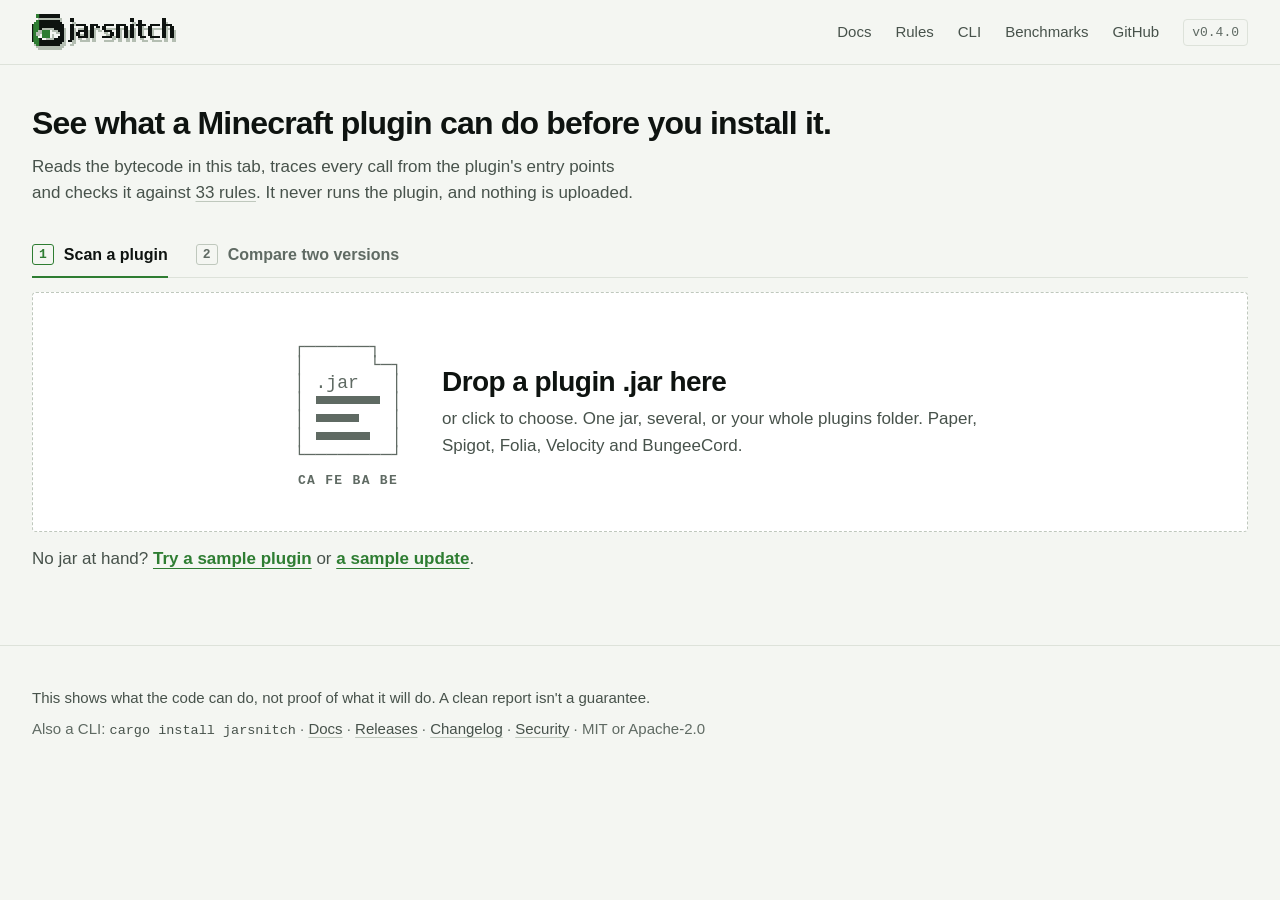
==== commit c7e4bcc7: "Prepare JarSnitch 0.4.0 official release checks" ====
--- a/web/index.html
+++ b/web/index.html
@@ -3,7 +3,7 @@
 <head>
   <meta charset="utf-8">
   <meta name="viewport" content="width=device-width, initial-scale=1">
-  <meta http-equiv="Content-Security-Policy" content="default-src 'none'; script-src 'self' 'wasm-unsafe-eval'; worker-src 'self'; connect-src 'self'; style-src 'self'; img-src 'self' data: blob:; base-uri 'none'; form-action 'none'">
+  <meta http-equiv="Content-Security-Policy" content="default-src 'none'; script-src 'self' 'wasm-unsafe-eval'; worker-src 'self'; connect-src 'self' https://api.modrinth.com https://cdn.modrinth.com https://hangar.papermc.io; style-src 'self'; img-src 'self' data: blob:; base-uri 'none'; form-action 'none'">
   <meta name="referrer" content="no-referrer">
   <meta name="color-scheme" content="dark light">
   <title>jarsnitch: see what a Minecraft plugin can do</title>
@@ -37,7 +37,7 @@
         <a href="docs/benchmarks/">Benchmarks</a>
         <a href="https://github.com/mattbaconz/jarsnitch">GitHub</a>
       </nav>
-      <span class="ver" title="jarsnitch version">v0.3.0</span>
+      <span class="ver" title="jarsnitch version">v0.4.0</span>
     </div>
   </header>
 
--- a/web/style.css
+++ b/web/style.css
@@ -593,3 +593,24 @@
   .glyph-art::after { display: none; }
   * { scroll-behavior: auto !important; transition: none !important; animation: none !important; }
 }
+
+/* Code changes in a comparison. */
+.class-change .members { grid-column: 2 / -1; display: grid; gap: 4px; margin: 0; padding: 0; list-style: none; font-size: var(--t-small); color: var(--ink-2); }
+
+/* Official releases. */
+.official > p { margin: 0 0 12px; max-width: 72ch; }
+.official .disclose { font-size: var(--t-small); }
+.official > .head-row { margin: 4px 0 12px; }
+.check { padding: 14px 0 14px 16px; border-bottom: 1px solid var(--line); border-left: 3px solid var(--line-2); }
+.check.sev-high { border-left-color: var(--high); }
+.check > h4 { display: flex; flex-wrap: wrap; align-items: baseline; gap: 4px 10px; margin: 0 0 10px; font: 700 1.0625rem/1.3 var(--f-display); }
+.chk-line { display: flex; align-items: baseline; gap: 10px; margin: 0 0 10px; }
+.chk { flex: none; padding: 4px 7px; border: 1px solid var(--line-2); border-radius: 3px; font: 600 var(--t-label)/1 var(--f-mono); letter-spacing: 0.06em; text-transform: uppercase; color: var(--ink-2); }
+.chk-ok { border-color: var(--accent); color: var(--accent); }
+.chk-high { border-color: var(--high); background: var(--high-bg); color: var(--high-fg); }
+.chk-up { border-color: var(--info); color: var(--info-fg); }
+.check .fold.info { margin-top: 4px; }
+@media (max-width: 640px) {
+  .chk-line { flex-direction: column; gap: 6px; }
+  .class-change .members { grid-column: 1 / -1; }
+}
